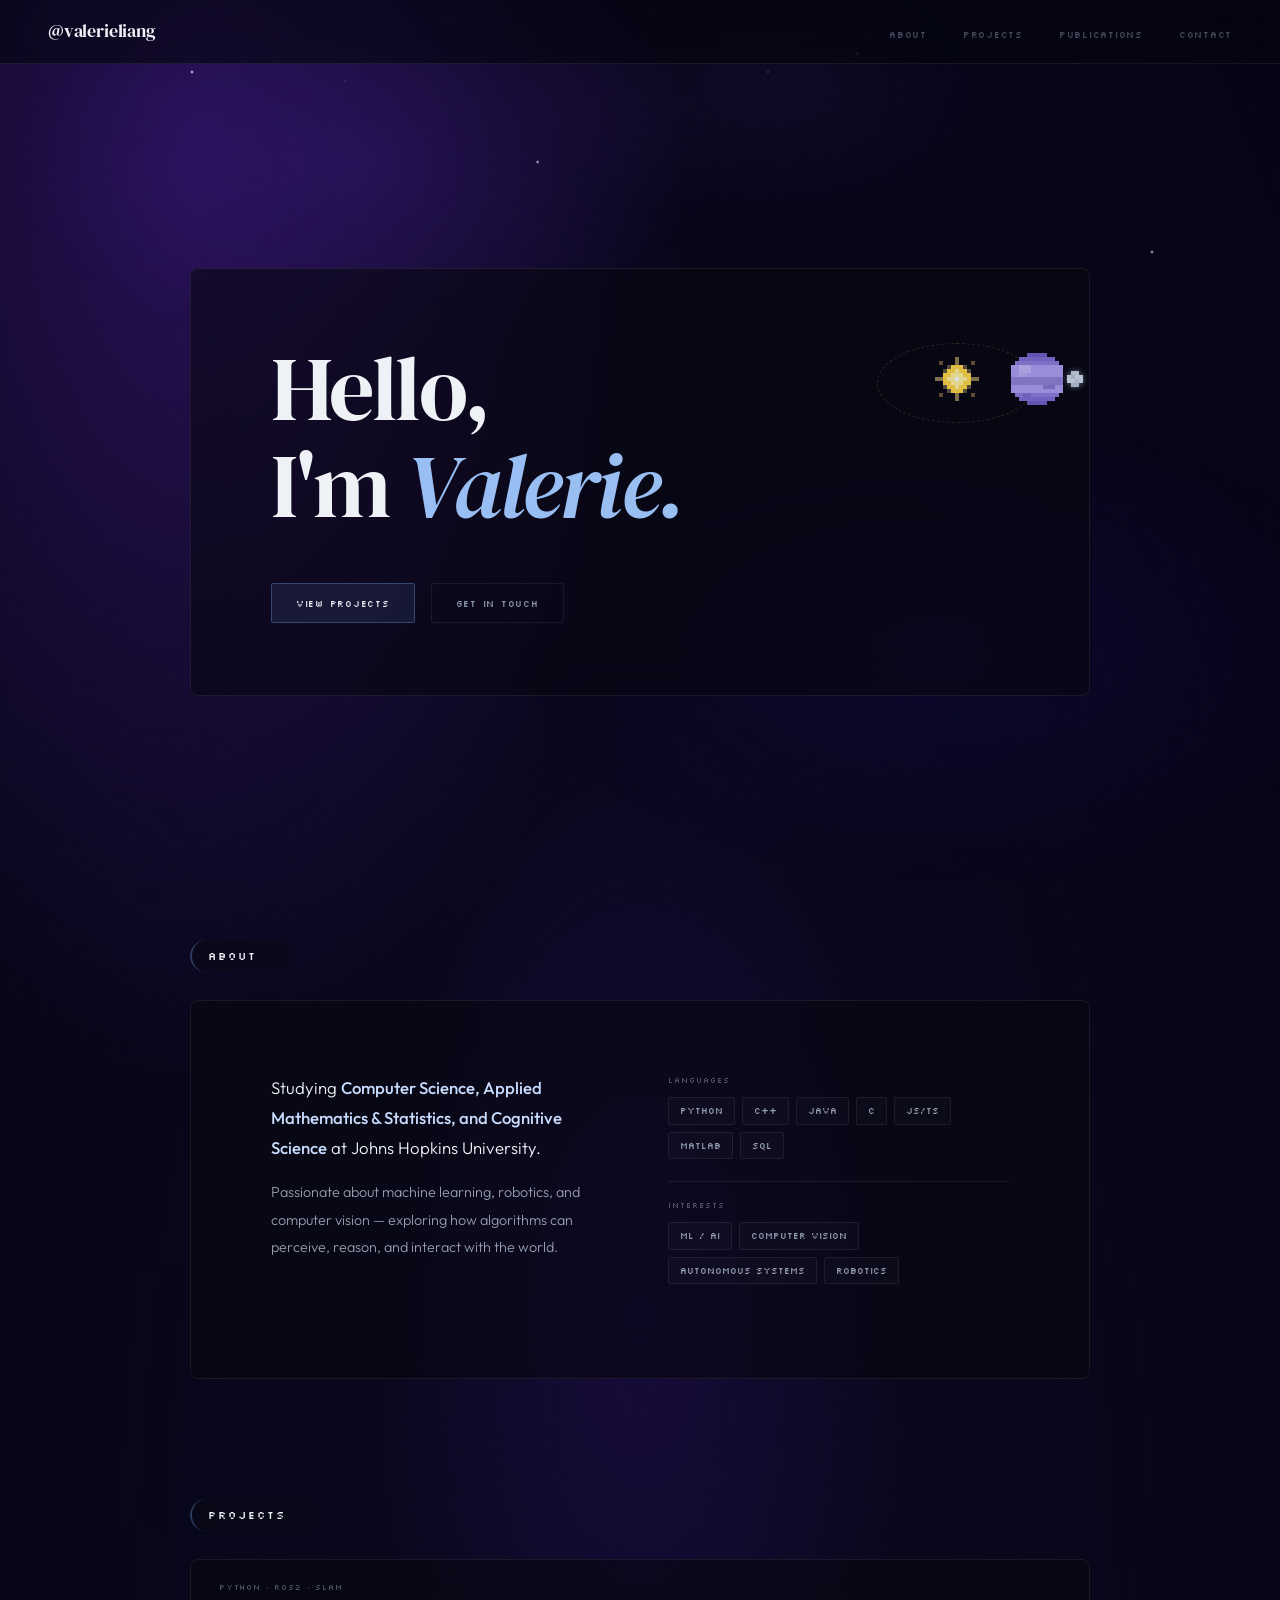
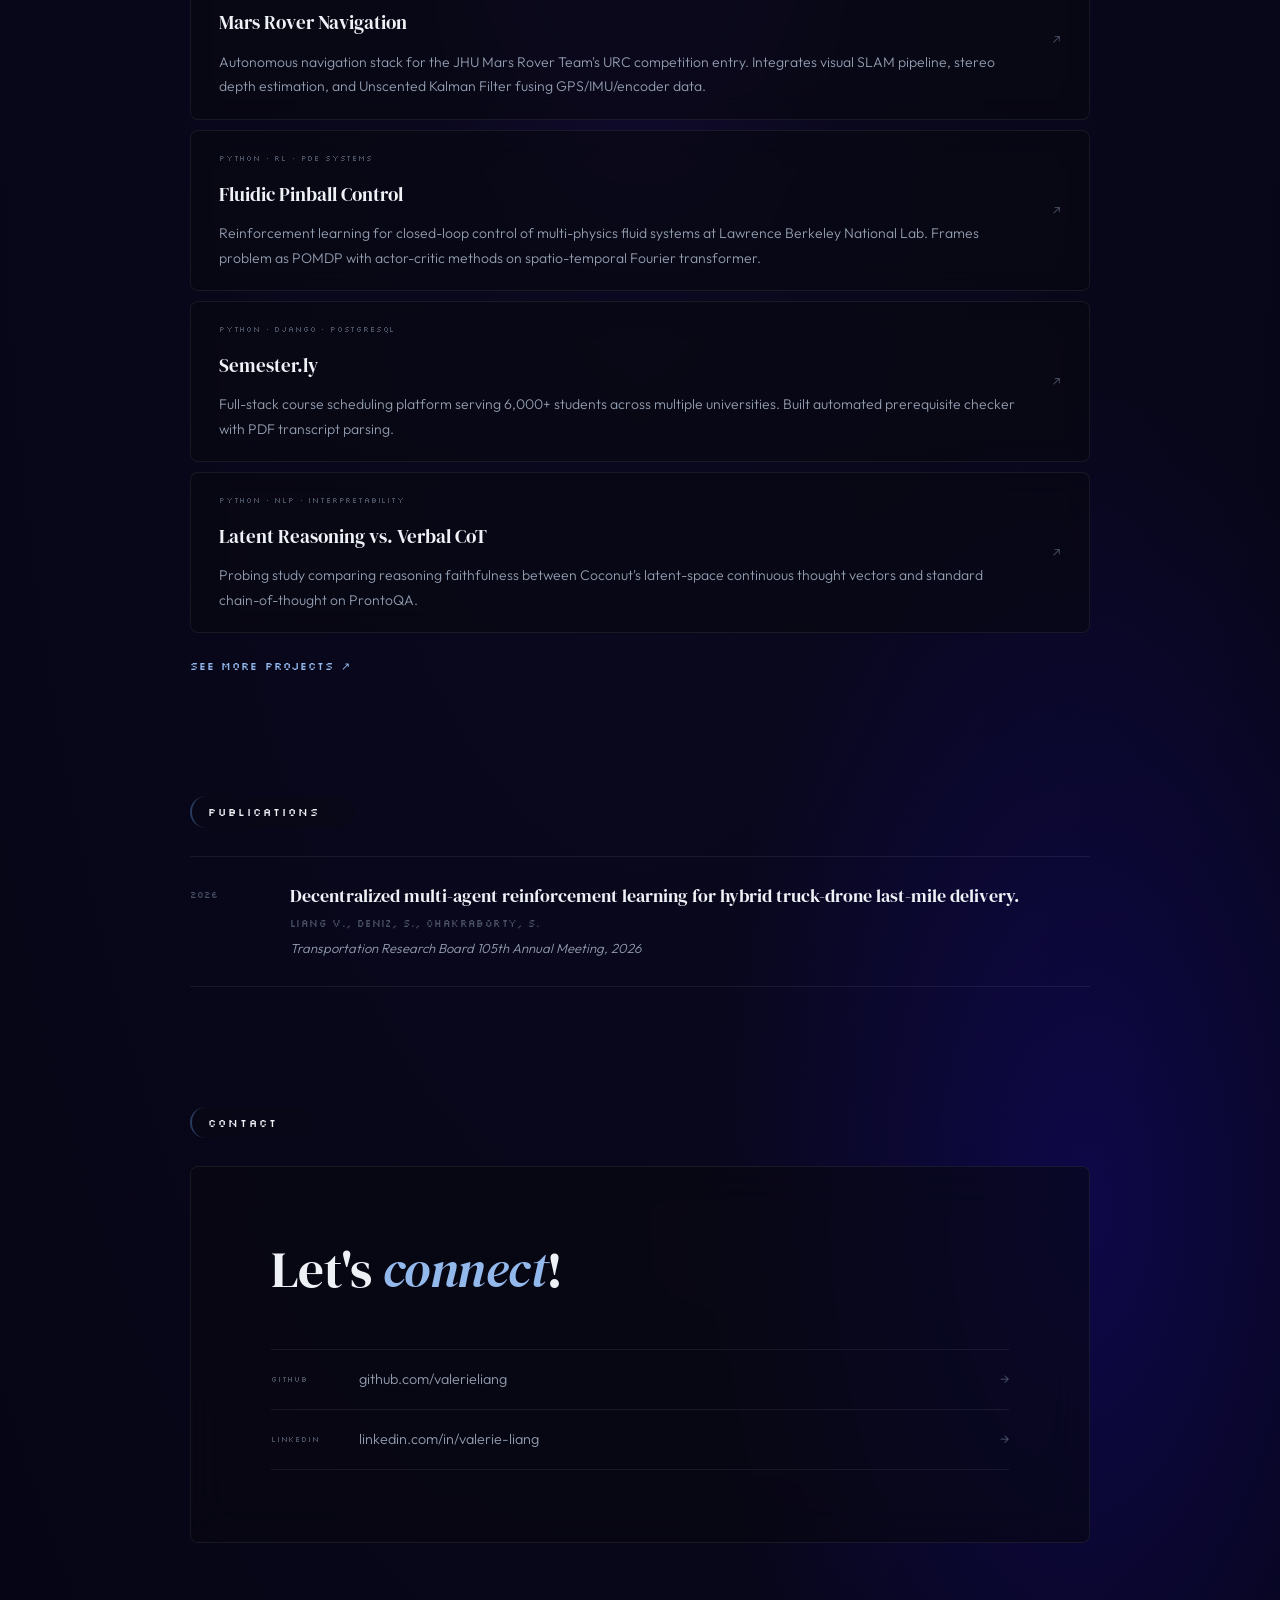
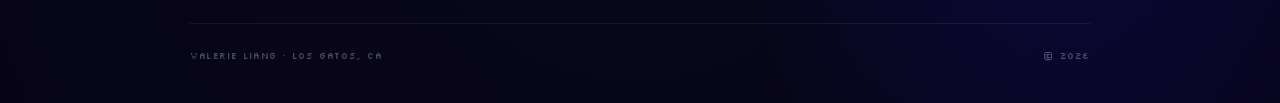
==== index.html @ 7c09e962 "edit rocket" ====
<!DOCTYPE html>
<html lang="en">
<head>
  <meta charset="UTF-8"/>
  <meta name="viewport" content="width=device-width, initial-scale=1.0"/>
  <title>Valerie Liang · Portfolio</title>
  <link rel="preconnect" href="https://fonts.googleapis.com"/>
  <link rel="preconnect" href="https://fonts.gstatic.com" crossorigin/>
  <link href="https://fonts.googleapis.com/css2?family=Outfit:wght@300;400;500;600&family=Silkscreen:wght@400&family=DM+Serif+Display:ital@0;1&display=swap" rel="stylesheet"/>
  <link rel="stylesheet" href="style.css"/>
</head>
<body>

<!-- PIXEL SPRITES -->
<div class="pixel-sprite" id="rocket" style="top:90px;left:-140px;opacity:0;">
  <svg width="112" height="40" viewBox="0 0 28 10" xmlns="http://www.w3.org/2000/svg" style="image-rendering:pixelated;">
    <rect x="25" y="3" width="2" height="4" fill="#c8dcff"/>
    <rect x="27" y="4" width="1" height="2" fill="#aaccff"/>
    <rect x="10" y="2" width="15" height="6" fill="#dde8ff"/>
    <rect x="18" y="3" width="3" height="3" fill="#7ab4ff" opacity="0.85"/>
    <rect x="11" y="0" width="5" height="2" fill="#a0b8e0"/>
    <rect x="11" y="8" width="5" height="2" fill="#a0b8e0"/>
    <rect x="9" y="3" width="2" height="4" fill="#c8d8f0"/>
    <rect x="8" y="2" width="1" height="6" fill="#b0c4de"/>
    <rect x="4" y="3" width="5" height="4" fill="#ffe680" opacity="0.85"/>
    <rect x="1" y="4" width="4" height="2" fill="#ffb030" opacity="0.65"/>
    <rect x="0" y="4" width="2" height="2" fill="#ff6020" opacity="0.35"/>
  </svg>
</div>

<!-- SHOOTING STAR (will be repositioned dynamically) -->
<div class="pixel-sprite shooting-star-instance" id="shooting-star" style="opacity:0; top:0; left:0;">
  <svg width="80" height="10" viewBox="0 0 20 2" xmlns="http://www.w3.org/2000/svg" style="image-rendering:pixelated;">
    <rect x="19" y="0" width="1" height="1" fill="white" opacity="1"/>
    <rect x="16" y="0" width="3" height="1" fill="white" opacity="0.7"/>
    <rect x="11" y="0" width="5" height="1" fill="white" opacity="0.4"/>
    <rect x="5" y="1" width="6" height="1" fill="white" opacity="0.2"/>
    <rect x="0" y="1" width="5" height="1" fill="white" opacity="0.08"/>
  </svg>
</div>

<!-- NAVIGATION -->
<nav>
  <a href="#hero" class="nav-logo">@valerieliang</a>
  <ul class="nav-links">
    <li><a href="#about">About</a></li>
    <li><a href="#projects">Projects</a></li>
    <li><a href="#publications">Publications</a></li>
    <li><a href="#contact">Contact</a></li>
  </ul>
  <button class="nav-hamburger" id="nav-hamburger">
    <span></span><span></span><span></span>
  </button>
</nav>

<div class="nav-drawer" id="nav-drawer">
  <a href="#about" onclick="closeDrawer()">About</a>
  <a href="#projects" onclick="closeDrawer()">Projects</a>
  <a href="#publications" onclick="closeDrawer()">Publications</a>
  <a href="#contact" onclick="closeDrawer()">Contact</a>
</div>

<div class="page-wrap">
  <!-- HERO SECTION -->
  <section id="hero">
    <div class="glass" style="position:relative;">
      <div class="solar-system" style="opacity:0.88;">
        <div class="orbit-ring"></div>
        <div class="solar-sun">
          <svg width="44" height="44" viewBox="0 0 11 11" xmlns="http://www.w3.org/2000/svg" style="image-rendering:pixelated;">
            <rect x="5" y="0" width="1" height="2" fill="#ffe080" opacity="0.55"/>
            <rect x="5" y="9" width="1" height="2" fill="#ffe080" opacity="0.55"/>
            <rect x="0" y="5" width="2" height="1" fill="#ffe080" opacity="0.55"/>
            <rect x="9" y="5" width="2" height="1" fill="#ffe080" opacity="0.55"/>
            <rect x="1" y="1" width="1" height="1" fill="#ffd060" opacity="0.40"/>
            <rect x="9" y="1" width="1" height="1" fill="#ffd060" opacity="0.40"/>
            <rect x="1" y="9" width="1" height="1" fill="#ffd060" opacity="0.40"/>
            <rect x="9" y="9" width="1" height="1" fill="#ffd060" opacity="0.40"/>
            <rect x="3" y="2" width="5" height="1" fill="#ffe898" opacity="0.35"/>
            <rect x="3" y="8" width="5" height="1" fill="#ffe898" opacity="0.35"/>
            <rect x="2" y="3" width="1" height="5" fill="#ffe898" opacity="0.35"/>
            <rect x="8" y="3" width="1" height="5" fill="#ffe898" opacity="0.35"/>
            <rect x="3" y="3" width="5" height="5" fill="#ffd84a"/>
            <rect x="4" y="2" width="3" height="7" fill="#ffd84a"/>
            <rect x="2" y="4" width="7" height="3" fill="#ffd84a"/>
            <rect x="4" y="4" width="3" height="3" fill="#fff4a0"/>
            <rect x="5" y="3" width="1" height="5" fill="#fff4a0"/>
            <rect x="3" y="5" width="5" height="1" fill="#fff4a0"/>
            <rect x="5" y="5" width="1" height="1" fill="#ffffff"/>
          </svg>
        </div>
        <div class="orbit-arm">
          <div class="orbit-planet">
            <div class="moon-system">
              <svg width="52" height="52" viewBox="0 0 13 13" xmlns="http://www.w3.org/2000/svg" style="image-rendering:pixelated;display:block;">
                <rect x="4" y="0" width="5" height="1" fill="#7060c8"/>
                <rect x="2" y="1" width="9" height="1" fill="#8070d8"/>
                <rect x="1" y="2" width="11" height="1" fill="#9080e0"/>
                <rect x="0" y="3" width="13" height="7" fill="#b0a0f4"/>
                <rect x="1" y="10" width="11" height="1" fill="#9080e0"/>
                <rect x="2" y="11" width="9" height="1" fill="#8070d8"/>
                <rect x="4" y="12" width="5" height="1" fill="#7060c8"/>
                <rect x="2" y="3" width="3" height="2" fill="#d8d0ff" opacity="0.50"/>
                <rect x="2" y="5" width="2" height="1" fill="#d8d0ff" opacity="0.25"/>
                <rect x="0" y="6" width="13" height="2" fill="#5040a0" opacity="0.30"/>
                <rect x="8" y="8" width="3" height="1" fill="#6858b8" opacity="0.55"/>
                <rect x="3" y="10" width="2" height="1" fill="#6858b8" opacity="0.45"/>
              </svg>
              <div class="moon-arm">
                <div class="moon-body">
                  <svg width="16" height="16" viewBox="0 0 4 4" xmlns="http://www.w3.org/2000/svg" style="image-rendering:pixelated;display:block;">
                    <rect x="1" y="0" width="2" height="1" fill="#c8d4e4"/>
                    <rect x="0" y="1" width="4" height="2" fill="#d4dfee"/>
                    <rect x="1" y="3" width="2" height="1" fill="#b8c8d8"/>
                    <rect x="1" y="1" width="1" height="1" fill="#a8b8cc" opacity="0.60"/>
                    <rect x="2" y="2" width="1" height="1" fill="#a8b8cc" opacity="0.45"/>
                  </svg>
                </div>
              </div>
            </div>
          </div>
        </div>
      </div>

      <div class="hero-deco" id="hd-comet" style="bottom:0;left:0;opacity:0;pointer-events:none;">
        <svg width="140" height="56" viewBox="0 0 35 14" xmlns="http://www.w3.org/2000/svg" style="image-rendering:pixelated;transform:rotate(-38deg);transform-origin:bottom left;">
          <rect x="0" y="7" width="6" height="1" fill="#3050a0" opacity="0.10"/>
          <rect x="4" y="6" width="6" height="2" fill="#5070c0" opacity="0.14"/>
          <rect x="8" y="6" width="6" height="2" fill="#6080d0" opacity="0.20"/>
          <rect x="12" y="5" width="6" height="3" fill="#70a0e0" opacity="0.30"/>
          <rect x="16" y="5" width="6" height="3" fill="#80b0e8" opacity="0.42"/>
          <rect x="20" y="4" width="6" height="5" fill="#90c0f0" opacity="0.55"/>
          <rect x="24" y="4" width="4" height="5" fill="#a8d0f8" opacity="0.65"/>
          <rect x="22" y="3" width="6" height="1" fill="#a8caf4" opacity="0.38"/>
          <rect x="27" y="3" width="4" height="7" fill="#d0e8ff" opacity="0.45"/>
          <rect x="28" y="2" width="4" height="9" fill="#e0f0ff" opacity="0.30"/>
          <rect x="31" y="5" width="3" height="4" fill="#ffffff" opacity="0.95"/>
          <rect x="30" y="5" width="1" height="4" fill="#e8f4ff" opacity="0.80"/>
          <rect x="31" y="4" width="3" height="1" fill="#e8f4ff" opacity="0.70"/>
          <rect x="25" y="5" width="1" height="1" fill="#ffffff" opacity="0.55"/>
        </svg>
      </div>

      <h1 class="hero-name">Hello,<br/>I'm <em>Valerie.</em></h1>
      <div class="hero-cta">
        <a href="#projects" class="btn btn-primary">View Projects</a>
        <a href="#contact" class="btn btn-ghost">Get in Touch</a>
      </div>
    </div>
  </section>

  <!-- ABOUT SECTION -->
  <div class="section-wrap" id="about">
    <p class="section-label reveal">About</p>
    <div class="glass reveal">
      <div class="about-grid">
        <div class="about-bio">
          <p style="font-size:1.05rem;color:var(--text-hi);line-height:1.8;">
            Studying <strong style="font-weight:500;color:#c8dcff;">Computer Science, Applied Mathematics &amp; Statistics, and Cognitive Science</strong> at Johns Hopkins University.
          </p>
          <p style="font-size:0.9rem;margin-top:1rem;">
            Passionate about machine learning, robotics, and computer vision — exploring how algorithms can perceive, reason, and interact with the world.
          </p>
        </div>
        <div class="skills-col">
          <div class="skill-group">
            <p class="skill-group-label">Languages</p>
            <div class="pills">
              <span class="pill">Python</span><span class="pill">C++</span><span class="pill">Java</span>
              <span class="pill">C</span><span class="pill">JS/TS</span><span class="pill">MATLAB</span><span class="pill">SQL</span>
            </div>
          </div>
          <div style="height:1px;background:var(--glass-border);margin:16px 0;"></div>
          <div class="skill-group">
            <p class="skill-group-label">Interests</p>
            <div class="pills">
              <span class="pill">ML / AI</span><span class="pill">Computer Vision</span>
              <span class="pill">Autonomous Systems</span><span class="pill">Robotics</span>
            </div>
          </div>
        </div>
      </div>
    </div>
  </div>

  <!-- PROJECTS SECTION -->
  <div class="section-wrap" id="projects">
    <p class="section-label reveal">Projects</p>
    <div class="projects-grid stagger">
      <a href="#" class="project-card">
        <div class="project-main">
          <p class="project-lang">Python · ROS2 · SLAM</p>
          <div class="project-name">Mars Rover Navigation</div>
          <p class="project-desc">Autonomous navigation stack for the JHU Mars Rover Team's URC competition entry. Integrates visual SLAM pipeline, stereo depth estimation, and Unscented Kalman Filter fusing GPS/IMU/encoder data.</p>
        </div>
        <span class="project-arrow">↗</span>
      </a>
      <a href="#" class="project-card">
        <div class="project-main">
          <p class="project-lang">Python · RL · PDE Systems</p>
          <div class="project-name">Fluidic Pinball Control</div>
          <p class="project-desc">Reinforcement learning for closed-loop control of multi-physics fluid systems at Lawrence Berkeley National Lab. Frames problem as POMDP with actor-critic methods on spatio-temporal Fourier transformer.</p>
        </div>
        <span class="project-arrow">↗</span>
      </a>
      <a href="#" class="project-card">
        <div class="project-main">
          <p class="project-lang">Python · Django · PostgreSQL</p>
          <div class="project-name">Semester.ly</div>
          <p class="project-desc">Full-stack course scheduling platform serving 6,000+ students across multiple universities. Built automated prerequisite checker with PDF transcript parsing.</p>
        </div>
        <span class="project-arrow">↗</span>
      </a>
      <a href="#" class="project-card">
        <div class="project-main">
          <p class="project-lang">Python · NLP · Interpretability</p>
          <div class="project-name">Latent Reasoning vs. Verbal CoT</div>
          <p class="project-desc">Probing study comparing reasoning faithfulness between Coconut's latent-space continuous thought vectors and standard chain-of-thought on ProntoQA.</p>
        </div>
        <span class="project-arrow">↗</span>
      </a>
    </div>
    <p style="margin-top:24px;font-family:var(--mono);font-size:0.68rem;letter-spacing:0.08em;">
      <a href="#" style="color:rgba(160,200,255,0.92);text-decoration:none;">See more projects ↗</a>
    </p>
  </div>

  <!-- PUBLICATIONS SECTION -->
  <div class="section-wrap" id="publications">
    <p class="section-label reveal">Publications</p>
    <div class="stagger">
      <a href="#" class="pub-item">
        <span class="pub-year">2026</span>
        <div>
          <p class="pub-title">Decentralized multi-agent reinforcement learning for hybrid truck-drone last-mile delivery.</p>
          <p class="pub-authors">Liang V., Deniz, S., Chakraborty, S.</p>
          <p class="pub-venue">Transportation Research Board 105th Annual Meeting, 2026</p>
        </div>
      </a>
    </div>
  </div>

  <!-- CONTACT SECTION -->
  <div class="section-wrap" id="contact">
    <p class="section-label reveal">Contact</p>
    <div class="glass reveal" id="contact-glass">
      <h2 class="contact-heading">Let's <em>connect</em>!</h2>
      <div>
        <a href="#" class="contact-link">
          <span class="link-label">GitHub</span>
          github.com/valerieliang
          <span class="link-arrow">→</span>
        </a>
        <a href="#" class="contact-link">
          <span class="link-label">LinkedIn</span>
          linkedin.com/in/valerie-liang
          <span class="link-arrow">→</span>
        </a>
      </div>
      <div class="alien-wrap" id="alien" style="opacity:0;">
        <svg width="64" height="80" viewBox="0 0 16 20" xmlns="http://www.w3.org/2000/svg" style="image-rendering:pixelated;">
          <rect x="5" y="0" width="1" height="2" fill="#80d890"/>
          <rect x="9" y="0" width="1" height="2" fill="#80d890"/>
          <rect x="4" y="0" width="1" height="1" fill="#a0ffb0"/>
          <rect x="10" y="0" width="1" height="1" fill="#a0ffb0"/>
          <rect x="3" y="2" width="9" height="1" fill="#70c880"/>
          <rect x="2" y="3" width="11" height="5" fill="#80d890"/>
          <rect x="3" y="8" width="9" height="1" fill="#70c880"/>
          <rect x="3" y="4" width="3" height="3" fill="#101820"/>
          <rect x="9" y="4" width="3" height="3" fill="#101820"/>
          <rect x="3" y="4" width="1" height="1" fill="white" opacity="0.7"/>
          <rect x="9" y="4" width="1" height="1" fill="white" opacity="0.7"/>
          <rect x="5" y="7" width="5" height="1" fill="#50a860"/>
          <rect x="4" y="6" width="1" height="1" fill="#50a860"/>
          <rect x="10" y="6" width="1" height="1" fill="#50a860"/>
          <rect x="4" y="9" width="7" height="5" fill="#70c880"/>
          <rect x="3" y="10" width="9" height="3" fill="#80d890"/>
          <rect x="6" y="10" width="3" height="2" fill="#50a060" opacity="0.5"/>
          <rect x="1" y="9" width="2" height="4" fill="#70c880"/>
          <rect x="0" y="12" width="2" height="2" fill="#60b870"/>
          <g class="alien-arm">
            <rect x="12" y="9" width="2" height="2" fill="#70c880"/>
            <rect x="13" y="7" width="2" height="3" fill="#70c880"/>
            <rect x="13" y="6" width="2" height="3" fill="#60b870"/>
            <rect x="14" y="5" width="2" height="2" fill="#80d890"/>
            <rect x="14" y="4" width="1" height="1" fill="#a0ffb0"/>
          </g>
          <rect x="5" y="14" width="2" height="4" fill="#60b870"/>
          <rect x="8" y="14" width="2" height="4" fill="#60b870"/>
          <rect x="4" y="17" width="3" height="2" fill="#409050"/>
          <rect x="8" y="17" width="3" height="2" fill="#409050"/>
          <rect x="0" y="9" width="1" height="5" fill="#888898"/>
          <rect x="1" y="9" width="3" height="2" fill="#ff6060" style="animation:flagSway 2s ease-in-out infinite;transform-origin:1px 9px"/>
        </svg>
      </div>
    </div>
  </div>

  <footer>
    <span>Valerie Liang · Los Gatos, CA</span>
    <span>© 2026</span>
  </footer>
</div>

<script>
  // --- ENHANCED RANDOM SHOOTING STAR SYSTEM ---
  const shootingStar = document.getElementById('shooting-star');
  let isAnimating = false;
  
  function randomRange(min, max) {
    return min + Math.random() * (max - min);
  }
  
  function getRandomAngle() {
    return randomRange(-25, 25);
  }
  
  function getTravelDistance() {
    return window.innerWidth * randomRange(0.45, 0.9);
  }
  
  function getRandomStartPosition() {
    const startX = randomRange(0, window.innerWidth * 0.7);
    const startY = randomRange(window.innerHeight * 0.05, window.innerHeight * 0.85);
    return { startX, startY };
  }
  
  function launchRandomShootingStar() {
    if (isAnimating) return;
    isAnimating = true;
    const { startX, startY } = getRandomStartPosition();
    const angleDeg = getRandomAngle();
    const travelDist = getTravelDistance();
    const rad = angleDeg * Math.PI / 180;
    const endX = startX + travelDist;
    const endY = startY + travelDist * Math.tan(rad);
    
    shootingStar.style.transition = 'none';
    shootingStar.style.opacity = '0';
    shootingStar.style.left = startX + 'px';
    shootingStar.style.top = startY + 'px';
    shootingStar.style.transform = `rotate(${angleDeg}deg)`;
    void shootingStar.offsetHeight;
    
    const duration = randomRange(0.45, 1.1);
    shootingStar.style.transition = `left ${duration}s linear, top ${duration}s linear, opacity 0.12s linear`;
    
    requestAnimationFrame(() => {
      shootingStar.style.opacity = '0.85';
      shootingStar.style.left = endX + 'px';
      shootingStar.style.top = endY + 'px';
      setTimeout(() => {
        shootingStar.style.opacity = '0';
        setTimeout(() => { isAnimating = false; }, 200);
      }, duration * 1000);
    });
  }
  
  function scheduleRandomStar() {
    const nextDelay = randomRange(2500, 8000);
    setTimeout(() => {
      if (!isAnimating) launchRandomShootingStar();
      scheduleRandomStar();
    }, nextDelay);
  }
  
  let lastScrollFire = 0;
  window.addEventListener('scroll', () => {
    const now = Date.now();
    if (now - lastScrollFire > 1200 && !isAnimating && Math.random() < 0.28) {
      lastScrollFire = now;
      launchRandomShootingStar();
    }
  });
  
  setTimeout(() => { if (!isAnimating) launchRandomShootingStar(); }, 1800);
  scheduleRandomStar();
  
  // --- ROCKET ANIMATION (FIXED: triggers reliably when entering projects section) ---
  const rocket = document.getElementById('rocket');
  let rocketActive = false;
  let rocketDone = false;
  let currentRocketAnimation = null;
  const ROCKET_TRAVEL = 600;
  
  function launchRocket(laneY) {
    if (rocketActive) return;
    rocketActive = true;
    rocketDone = false;
    
    // Cancel any ongoing transition to prevent conflicts
    rocket.style.transition = '';
    
    // Set initial position
    rocket.style.left = '-140px';
    rocket.style.top = laneY + 'px';
    rocket.style.opacity = '0.65';
    
    // Force reflow
    void rocket.offsetHeight;
    
    // Calculate end position and animate
    const endLeft = window.innerWidth + 140;
    const startScrollY = window.scrollY;
    
    function animateRocket() {
      const currentScrollY = window.scrollY;
      const scrolled = currentScrollY - startScrollY;
      const progress = Math.min(scrolled / ROCKET_TRAVEL, 1);
      const currentLeft = -140 + progress * (window.innerWidth + 280);
      rocket.style.left = currentLeft + 'px';
      
      if (progress < 1 && rocketActive) {
        currentRocketAnimation = requestAnimationFrame(animateRocket);
      } else {
        if (rocketActive) {
          rocket.style.opacity = '0';
          rocketActive = false;
          rocketDone = true;
        }
        if (currentRocketAnimation) {
          cancelAnimationFrame(currentRocketAnimation);
          currentRocketAnimation = null;
        }
      }
    }
    
    if (currentRocketAnimation) cancelAnimationFrame(currentRocketAnimation);
    currentRocketAnimation = requestAnimationFrame(animateRocket);
  }
  
  // Trigger rocket on scroll with multiple conditions
  let rocketTriggered = false;
  let rocketPhase = 0;
  let hasTriggeredNearProjects = false;
  
  function checkAndLaunchRocket() {
    const scrollY = window.scrollY;
    const projectsSection = document.getElementById('projects');
    const aboutSection = document.getElementById('about');
    
    if (!projectsSection) return;
    
    const projectsTop = projectsSection.offsetTop;
    const aboutBottom = aboutSection ? aboutSection.offsetTop + aboutSection.offsetHeight : 0;
    const viewportMid = window.innerHeight * 0.4;
    
    // Phase 0: initial rocket when scrolling past hero (first ~80px)
    if (rocketPhase === 0 && scrollY > 80 && !rocketActive && !rocketDone) {
      launchRocket(72 + Math.random() * 40);
      rocketPhase = 1;
    }
    
    // Phase 1: rocket when entering projects section (when projects comes into view)
    if (rocketPhase === 1 && !rocketActive && !hasTriggeredNearProjects) {
      // Trigger when projects section is near viewport (within 150px of entering)
      const projectsRelativeTop = projectsTop - scrollY;
      if (projectsRelativeTop < viewportMid + 100 && projectsRelativeTop > -200) {
        launchRocket(64 + Math.random() * 50);
        hasTriggeredNearProjects = true;
        rocketPhase = 2;
      }
    }
    
    // Phase 2: reset when scrolled back to top
    if (scrollY < 60) {
      rocketPhase = 0;
      rocketDone = false;
      hasTriggeredNearProjects = false;
      if (rocketActive) {
        rocketActive = false;
        rocket.style.opacity = '0';
        if (currentRocketAnimation) {
          cancelAnimationFrame(currentRocketAnimation);
          currentRocketAnimation = null;
        }
      }
    }
  }
  
  // Also trigger rocket when clicking the "View Projects" button
  const viewProjectsBtn = document.querySelector('.btn-primary');
  if (viewProjectsBtn) {
    viewProjectsBtn.addEventListener('click', (e) => {
      e.preventDefault();
      const projectsSection = document.getElementById('projects');
      if (projectsSection) {
        projectsSection.scrollIntoView({ behavior: 'smooth' });
        // Slight delay to allow scroll to start
        setTimeout(() => {
          if (!rocketActive && rocketPhase !== 2) {
            launchRocket(70 + Math.random() * 45);
            rocketPhase = 2;
            hasTriggeredNearProjects = true;
          }
        }, 200);
      }
    });
  }
  
  window.addEventListener('scroll', () => {
    checkAndLaunchRocket();
  });
  
  // Initial check
  setTimeout(checkAndLaunchRocket, 100);
  
  // Alien visibility
  const alien = document.getElementById('alien');
  const alienObs = new IntersectionObserver(e => {
    e.forEach(e => { alien.style.opacity = e.isIntersecting ? '1' : '0'; });
  }, { threshold: 0.3 });
  if (document.getElementById('contact-glass')) alienObs.observe(document.getElementById('contact-glass'));
  
  // Scroll reveal
  const revealEls = document.querySelectorAll('.reveal, .stagger');
  const observer = new IntersectionObserver(e => {
    e.forEach(e => {
      if (e.isIntersecting) {
        e.target.classList.add('visible');
        observer.unobserve(e.target);
      }
    });
  }, { threshold: 0.1 });
  revealEls.forEach(el => observer.observe(el));
  
  // Mobile menu
  const hamburger = document.getElementById('nav-hamburger');
  const drawer = document.getElementById('nav-drawer');
  hamburger.addEventListener('click', () => {
    const isOpen = hamburger.classList.toggle('open');
    drawer.classList.toggle('open', isOpen);
  });
  function closeDrawer() {
    hamburger.classList.remove('open');
    drawer.classList.remove('open');
  }
  window.closeDrawer = closeDrawer;
  window.addEventListener('scroll', closeDrawer, { passive: true });
</script>
</body>
</html>
---- style.css ----
*, *::before, *::after {
  box-sizing: border-box;
  margin: 0;
  padding: 0;
}

:root {
  --nav-h: 64px;
  --serif: 'DM Serif Display', Georgia, serif;
  --mono: 'Silkscreen', monospace;
  --sans: 'Outfit', sans-serif;
  --glass-bg: rgba(8,8,16,0.55);
  --glass-border: rgba(255,255,255,0.07);
  --text-hi: #eef2f7;
  --text-mid: rgba(200,215,235,0.72);
  --text-lo: rgba(180,200,225,0.38);
  --accent: rgba(120,180,255,0.22);
  --accent-line: rgba(120,180,255,0.30);
}

html {
  scroll-behavior: smooth;
}

body {
  font-family: var(--sans);
  font-weight: 300;
  color: var(--text-hi);
  line-height: 1.75;
  -webkit-font-smoothing: antialiased;
  background-color: #07061a;
  background-image:
    radial-gradient(ellipse 70% 50% at 15% 5%, rgba(80,30,160,0.45) 0%, transparent 55%),
    radial-gradient(ellipse 55% 45% at 85% 85%, rgba(20,10,120,0.50) 0%, transparent 55%),
    radial-gradient(ellipse 45% 38% at 50% 40%, rgba(60,20,140,0.25) 0%, transparent 48%),
    radial-gradient(ellipse 100% 100% at 50% 50%, #0b0920 0%, #040310 100%);
  min-height: 100vh;
  overflow-x: hidden;
}

body::before {
  content: '';
  position: fixed;
  inset: 0;
  z-index: 0;
  background-image:
    radial-gradient(1px 1px at 3% 2%, rgba(255,255,255,0.55) 0%, transparent 100%),
    radial-gradient(1px 1px at 11% 7%, rgba(255,255,255,0.45) 0%, transparent 100%),
    radial-gradient(1px 1px at 19% 3%, rgba(255,255,255,0.50) 0%, transparent 100%),
    radial-gradient(1px 1px at 27% 9%, rgba(255,255,255,0.40) 0%, transparent 100%),
    radial-gradient(1px 1px at 35% 2%, rgba(255,255,255,0.55) 0%, transparent 100%),
    radial-gradient(1px 1px at 43% 6%, rgba(255,255,255,0.35) 0%, transparent 100%),
    radial-gradient(1px 1px at 51% 1%, rgba(255,255,255,0.60) 0%, transparent 100%),
    radial-gradient(1px 1px at 60% 8%, rgba(255,255,255,0.45) 0%, transparent 100%),
    radial-gradient(1px 1px at 68% 4%, rgba(255,255,255,0.50) 0%, transparent 100%),
    radial-gradient(1px 1px at 76% 2%, rgba(255,255,255,0.40) 0%, transparent 100%),
    radial-gradient(1px 1px at 84% 7%, rgba(255,255,255,0.55) 0%, transparent 100%),
    radial-gradient(1px 1px at 92% 3%, rgba(255,255,255,0.45) 0%, transparent 100%),
    radial-gradient(2px 2px at 15% 8%, rgba(255,255,255,1.00) 0%, transparent 100%),
    radial-gradient(2px 2px at 42% 18%, rgba(200,220,255,0.95) 0%, transparent 100%),
    radial-gradient(2px 2px at 67% 6%, rgba(255,255,255,1.00) 0%, transparent 100%),
    radial-gradient(2px 2px at 90% 28%, rgba(200,220,255,0.95) 0%, transparent 100%);
  pointer-events: none;
}

body::after {
  content: '';
  position: fixed;
  inset: 0;
  z-index: 0;
  background:
    radial-gradient(ellipse 40% 30% at 28% 18%, rgba(100,50,220,0.14) 0%, transparent 70%),
    radial-gradient(ellipse 48% 38% at 74% 72%, rgba(40,20,180,0.12) 0%, transparent 70%),
    radial-gradient(ellipse 30% 22% at 60% 10%, rgba(130,60,200,0.08) 0%, transparent 65%);
  animation: nebulaDrift 22s ease-in-out infinite alternate;
  pointer-events: none;
}

@keyframes nebulaDrift {
  from { transform: translate(0,0) scale(1); }
  to { transform: translate(16px,-12px) scale(1.03); }
}

.pixel-sprite {
  position: fixed;
  z-index: 10;
  pointer-events: none;
  image-rendering: pixelated;
  will-change: transform;
}

.alien-wrap {
  position: absolute;
  bottom: -10px;
  right: 28px;
  pointer-events: none;
  image-rendering: pixelated;
  z-index: 5;
}

.hero-deco {
  position: absolute;
  pointer-events: none;
  image-rendering: pixelated;
  z-index: 4;
}

.page-wrap {
  position: relative;
  z-index: 3;
  display: flex;
  flex-direction: column;
  align-items: center;
  padding: 0 24px;
}

/* Navigation */
nav {
  position: fixed;
  top: 0;
  left: 0;
  right: 0;
  height: var(--nav-h);
  z-index: 200;
  display: flex;
  align-items: center;
  justify-content: space-between;
  padding: 0 48px;
  background: rgba(4,5,14,0.60);
  backdrop-filter: blur(20px);
  border-bottom: 1px solid var(--glass-border);
}

.nav-logo {
  font-family: var(--serif);
  font-size: 1.1rem;
  font-weight: 500;
  letter-spacing: -0.01em;
  color: var(--text-hi);
  text-decoration: none;
}

.nav-links {
  display: flex;
  gap: 36px;
  list-style: none;
}

.nav-links a {
  font-family: var(--mono);
  font-size: 0.58rem;
  letter-spacing: 0.08em;
  text-transform: uppercase;
  color: var(--text-lo);
  text-decoration: none;
  transition: color 0.2s;
  position: relative;
}

.nav-links a::after {
  content: '';
  position: absolute;
  bottom: -3px;
  left: 0;
  width: 0;
  height: 1px;
  background: var(--accent-line);
  transition: width 0.25s ease;
}

.nav-links a:hover {
  color: var(--text-hi);
}

.nav-links a:hover::after {
  width: 100%;
}

.nav-hamburger {
  display: none;
  flex-direction: column;
  justify-content: center;
  gap: 5px;
  width: 36px;
  height: 36px;
  background: none;
  border: none;
  cursor: pointer;
  padding: 4px;
  z-index: 210;
}

.nav-hamburger span {
  display: block;
  width: 22px;
  height: 1px;
  background: var(--text-lo);
  transition: transform 0.25s ease, opacity 0.2s;
}

.nav-hamburger.open span:nth-child(1) {
  transform: translateY(6px) rotate(45deg);
  background: var(--text-hi);
}

.nav-hamburger.open span:nth-child(2) {
  opacity: 0;
}

.nav-hamburger.open span:nth-child(3) {
  transform: translateY(-6px) rotate(-45deg);
  background: var(--text-hi);
}

.nav-drawer {
  display: none;
  position: fixed;
  top: var(--nav-h);
  left: 0;
  right: 0;
  background: rgba(4,5,14,0.97);
  backdrop-filter: blur(20px);
  border-bottom: 1px solid var(--glass-border);
  padding: 8px 0 24px;
  z-index: 199;
  transform: translateY(-8px);
  opacity: 0;
  transition: transform 0.25s ease, opacity 0.25s ease;
  pointer-events: none;
}

.nav-drawer.open {
  transform: translateY(0);
  opacity: 1;
  pointer-events: all;
}

.nav-drawer a {
  display: block;
  padding: 14px 28px;
  font-family: var(--mono);
  font-size: 0.65rem;
  letter-spacing: 0.12em;
  text-transform: uppercase;
  color: var(--text-lo);
  text-decoration: none;
}

.nav-drawer a:hover {
  color: var(--text-hi);
}

/* Glass card */
.glass {
  width: 100%;
  max-width: 900px;
  background: var(--glass-bg);
  border: 1px solid var(--glass-border);
  border-radius: 8px;
  backdrop-filter: blur(22px);
  padding: 72px 80px;
  position: relative;
  overflow: visible;
}

/* Hero */
#hero {
  min-height: 100vh;
  display: flex;
  align-items: center;
  justify-content: center;
  padding-top: var(--nav-h);
  width: 100%;
}

.hero-name {
  font-family: var(--serif);
  font-size: clamp(3.2rem, 7vw, 5.6rem);
  line-height: 1.08;
  letter-spacing: -0.025em;
  color: var(--text-hi);
  margin-bottom: 32px;
  font-weight: 500;
  opacity: 0;
  animation: riseIn 1s cubic-bezier(0.22,1,0.36,1) forwards 0.5s;
}

.hero-name em {
  font-style: italic;
  color: rgba(160,200,255,0.95);
}

.hero-cta {
  margin-top: 48px;
  display: flex;
  gap: 16px;
  opacity: 0;
  animation: riseIn 1s cubic-bezier(0.22,1,0.36,1) forwards 0.9s;
}

/* Buttons */
.btn {
  font-family: var(--mono);
  font-size: 0.58rem;
  letter-spacing: 0.08em;
  text-transform: uppercase;
  text-decoration: none;
  padding: 11px 24px;
  border-radius: 2px;
  transition: all 0.2s;
  cursor: pointer;
}

.btn-primary {
  background: rgba(120,180,255,0.10);
  border: 1px solid rgba(120,180,255,0.30);
  color: var(--text-hi);
}

.btn-primary:hover {
  background: rgba(120,180,255,0.18);
  border-color: rgba(120,180,255,0.50);
}

.btn-ghost {
  background: transparent;
  border: 1px solid var(--glass-border);
  color: var(--text-mid);
}

.btn-ghost:hover {
  border-color: rgba(255,255,255,0.16);
  color: var(--text-hi);
}

/* Section label */
.section-label {
  font-family: var(--mono);
  font-size: 0.7rem;
  letter-spacing: 0.18em;
  text-transform: uppercase;
  color: var(--text-hi);
  margin-bottom: 28px;
  display: flex;
  align-items: center;
  gap: 20px;
  font-weight: 400;
  background: rgba(10,12,22,0.4);
  backdrop-filter: blur(4px);
  width: fit-content;
  padding: 6px 14px 6px 16px;
  border-radius: 40px;
  border-left: 2px solid var(--accent-line);
}

.section-label::after {
  content: '';
  flex: 1;
  height: 1px;
  background: repeating-linear-gradient(90deg, var(--accent-line) 0px, var(--accent-line) 3px, transparent 3px, transparent 8px);
  max-width: 140px;
}

.section-wrap {
  width: 100%;
  max-width: 900px;
  padding: 40px 0 80px;
}

/* About */
.about-grid {
  display: grid;
  grid-template-columns: 1fr 1fr;
  gap: 56px;
}

.about-bio {
  font-size: 0.95rem;
  color: var(--text-mid);
  line-height: 1.9;
}

.skill-group {
  margin-bottom: 22px;
}

.skill-group-label {
  font-family: var(--mono);
  font-size: 0.52rem;
  letter-spacing: 0.12em;
  text-transform: uppercase;
  color: var(--text-lo);
  margin-bottom: 10px;
}

.pills {
  display: flex;
  flex-wrap: wrap;
  gap: 7px;
}

.pill {
  font-family: var(--mono);
  font-size: 0.55rem;
  color: var(--text-mid);
  border: 1px solid var(--glass-border);
  background: rgba(255,255,255,0.02);
  padding: 5px 11px;
  border-radius: 2px;
  transition: border-color 0.2s, color 0.2s;
}

.pill:hover {
  border-color: var(--accent-line);
  color: var(--text-hi);
  background: var(--accent);
}

/* Projects */
.projects-grid {
  display: flex;
  flex-direction: column;
  gap: 10px;
}

.project-card {
  background: var(--glass-bg);
  border: 1px solid var(--glass-border);
  border-radius: 8px;
  backdrop-filter: blur(14px);
  padding: 20px 28px;
  text-decoration: none;
  color: inherit;
  display: flex;
  align-items: center;
  gap: 32px;
  transition: border-color 0.25s, transform 0.25s;
}

.project-card .project-main {
  flex: 1;
}

.project-lang {
  font-family: var(--mono);
  font-size: 0.52rem;
  letter-spacing: 0.1em;
  text-transform: uppercase;
  color: var(--text-lo);
  margin-bottom: 12px;
}

.project-name {
  font-family: var(--serif);
  font-size: 1.2rem;
  font-weight: 500;
  margin-bottom: 10px;
  display: flex;
  justify-content: space-between;
}

.project-desc {
  font-size: 0.875rem;
  color: var(--text-mid);
  line-height: 1.75;
}

.project-arrow {
  font-size: 0.85rem;
  color: var(--text-lo);
  transition: transform 0.2s, color 0.2s;
  flex-shrink: 0;
}

.project-card:hover {
  border-color: rgba(120,180,255,0.22);
  transform: translateY(-2px);
}

.project-card:hover .project-arrow {
  transform: translate(2px, -2px);
  color: rgba(160,200,255,0.8);
}

/* Publications */
.pub-item {
  display: grid;
  grid-template-columns: 72px 1fr;
  gap: 28px;
  padding: 26px 0;
  border-bottom: 1px solid var(--glass-border);
  text-decoration: none;
  color: inherit;
}

.pub-item:first-of-type {
  border-top: 1px solid var(--glass-border);
}

.pub-year {
  font-family: var(--mono);
  font-size: 0.58rem;
  color: var(--text-lo);
  padding-top: 3px;
}

.pub-title {
  font-family: var(--serif);
  font-size: 1.12rem;
  font-weight: 500;
  color: var(--text-hi);
  margin-bottom: 7px;
  line-height: 1.4;
  transition: color 0.2s;
}

.pub-item:hover .pub-title {
  color: rgba(160,200,255,0.9);
}

.pub-authors {
  font-family: var(--mono);
  font-size: 0.6rem;
  color: var(--text-lo);
  margin-bottom: 5px;
  letter-spacing: 0.04em;
}

.pub-venue {
  font-size: 0.82rem;
  color: var(--text-mid);
  font-style: italic;
}

/* Contact */
.contact-heading {
  font-family: var(--serif);
  font-size: clamp(2rem, 5vw, 3.2rem);
  color: var(--text-hi);
  line-height: 1.2;
  margin-bottom: 48px;
  font-weight: 500;
  letter-spacing: -0.01em;
}

.contact-heading em {
  font-style: italic;
  color: rgba(160,200,255,0.92);
}

.contact-link {
  display: flex;
  align-items: center;
  gap: 20px;
  padding: 17px 0;
  border-bottom: 1px solid var(--glass-border);
  text-decoration: none;
  color: var(--text-mid);
  font-size: 0.9rem;
  transition: color 0.2s;
}

.contact-link:first-of-type {
  border-top: 1px solid var(--glass-border);
}

.contact-link:hover {
  color: var(--text-hi);
}

.contact-link:hover .link-arrow {
  transform: translateX(4px);
  color: rgba(160,200,255,0.8);
}

.link-label {
  font-family: var(--mono);
  font-size: 0.52rem;
  letter-spacing: 0.1em;
  text-transform: uppercase;
  color: var(--text-lo);
  width: 68px;
  flex-shrink: 0;
}

.link-arrow {
  margin-left: auto;
  color: var(--text-lo);
  transition: transform 0.2s, color 0.2s;
}

/* Footer */
footer {
  width: 100%;
  max-width: 900px;
  padding: 24px 0 40px;
  display: flex;
  justify-content: space-between;
  border-top: 1px solid var(--glass-border);
}

footer span {
  font-family: var(--mono);
  font-size: 0.54rem;
  letter-spacing: 0.07em;
  color: var(--text-lo);
}

/* Reveal animations */
.reveal {
  opacity: 0;
  transform: translateY(24px);
  transition: opacity 0.7s cubic-bezier(0.22,1,0.36,1), transform 0.7s cubic-bezier(0.22,1,0.36,1);
}

.reveal.visible {
  opacity: 1;
  transform: none;
}

.stagger > * {
  opacity: 0;
  transform: translateY(18px);
  transition: opacity 0.6s cubic-bezier(0.22,1,0.36,1), transform 0.6s cubic-bezier(0.22,1,0.36,1);
}

.stagger.visible > *:nth-child(1) { transition-delay: 0s; opacity: 1; transform: none; }
.stagger.visible > *:nth-child(2) { transition-delay: 0.08s; opacity: 1; transform: none; }
.stagger.visible > *:nth-child(3) { transition-delay: 0.16s; opacity: 1; transform: none; }
.stagger.visible > *:nth-child(4) { transition-delay: 0.24s; opacity: 1; transform: none; }

@keyframes riseIn {
  from { opacity: 0; transform: translateY(20px); }
  to { opacity: 1; transform: translateY(0); }
}

/* Alien animations */
@keyframes alienWave {
  0%,100% { transform: rotate(0deg); }
  25% { transform: rotate(-40deg); }
  50% { transform: rotate(-15deg); }
  75% { transform: rotate(-40deg); }
}

.alien-arm {
  transform-origin: 14px 9px;
  animation: alienWave 1.4s ease-in-out infinite;
}

@keyframes flagSway {
  0%,100% { transform: skewY(0deg); }
  50% { transform: skewY(5deg); }
}

/* Comet animation */
@keyframes cometZoom {
  0% { opacity: 0; transform: translate(-180px, 180px); }
  8% { opacity: 0.85; }
  80% { opacity: 0.80; }
  100% { opacity: 0; transform: translate(260px, -260px); }
}

#hd-comet {
  animation: cometZoom 2.4s cubic-bezier(0.25, 0.46, 0.45, 0.94) infinite;
  animation-delay: 0.8s;
}

/* Solar system */
.solar-system {
  position: absolute;
  top: 14px;
  right: 32px;
  width: 200px;
  height: 200px;
  pointer-events: none;
  z-index: 4;
}

.solar-sun {
  position: absolute;
  top: 50%;
  left: 50%;
  transform: translate(-50%, -50%);
  image-rendering: pixelated;
  animation: sunPulse 2.8s ease-in-out infinite;
}

@keyframes sunPulse {
  0%,100% { filter: drop-shadow(0 0 5px rgba(255,210,60,0.55)); }
  50% { filter: drop-shadow(0 0 12px rgba(255,210,60,1.00)); }
}

.orbit-ring {
  position: absolute;
  top: 50%;
  left: 50%;
  width: 160px;
  height: 80px;
  margin-left: -80px;
  margin-top: -40px;
  border: 1px dashed rgba(255,220,120,0.18);
  border-radius: 50%;
  pointer-events: none;
}

.orbit-arm {
  position: absolute;
  top: 50%;
  left: 50%;
  width: 80px;
  height: 0;
  transform-origin: 0 0;
  animation: orbitSpin 9s linear infinite;
}

.orbit-planet {
  position: absolute;
  right: 0;
  top: 0;
  transform: translate(50%, -50%);
  image-rendering: pixelated;
  animation: orbitCounterSpin 9s linear infinite;
}

@keyframes orbitSpin {
  from { transform: rotate(0deg); }
  to { transform: rotate(360deg); }
}

@keyframes orbitCounterSpin {
  from { transform: translate(50%, -50%) rotate(0deg); }
  to { transform: translate(50%, -50%) rotate(-360deg); }
}

.moon-system {
  position: relative;
  display: inline-block;
}

.moon-arm {
  position: absolute;
  top: 50%;
  left: 50%;
  width: 38px;
  height: 0;
  transform-origin: 0 0;
  animation: moonOrbit 3.8s linear infinite;
}

.moon-body {
  position: absolute;
  right: 0;
  top: 0;
  transform: translate(50%, -50%);
  image-rendering: pixelated;
  animation: moonCounterSpin 3.8s linear infinite;
  filter: drop-shadow(0 0 3px rgba(200,220,255,0.55));
}

@keyframes moonOrbit {
  from { transform: rotate(0deg); }
  to { transform: rotate(360deg); }
}

@keyframes moonCounterSpin {
  from { transform: translate(50%, -50%) rotate(0deg); }
  to { transform: translate(50%, -50%) rotate(-360deg); }
}

/* Responsive */
@media (max-width: 860px) {
  .glass {
    padding: 56px 48px;
  }
}

@media (max-width: 700px) {
  :root {
    --nav-h: 56px;
  }
  nav {
    padding: 0 20px;
  }
  .nav-links {
    display: none;
  }
  .nav-hamburger {
    display: flex;
  }
  .nav-drawer {
    display: block;
  }
  .glass {
    padding: 40px 24px;
  }
  .about-grid {
    grid-template-columns: 1fr;
    gap: 36px;
  }
  .page-wrap {
    padding: 0 14px;
  }
  .section-wrap {
    padding: 28px 0 60px;
  }
  .hero-name {
    font-size: clamp(2.6rem, 12vw, 4rem);
  }
  .hero-cta {
    flex-direction: column;
    gap: 12px;
  }
  .btn {
    text-align: center;
    padding: 14px 20px;
  }
  .contact-heading {
    font-size: clamp(1.7rem, 6vw, 2.5rem);
    margin-bottom: 32px;
  }
  .pub-item {
    grid-template-columns: 52px 1fr;
    gap: 16px;
  }
  .pub-year {
    font-size: 0.52rem;
  }
  .solar-system {
    width: 120px;
    height: 120px;
    top: 10px;
    right: 16px;
  }
  .orbit-ring {
    width: 96px;
    height: 48px;
    margin-left: -48px;
    margin-top: -24px;
  }
  .orbit-arm {
    width: 48px;
  }
  .alien-wrap {
    right: 14px;
    bottom: -8px;
  }
  .alien-wrap svg {
    width: 48px;
    height: 60px;
  }
  footer {
    flex-direction: column;
    gap: 6px;
    padding: 20px 0 32px;
  }
}

@media (max-width: 420px) {
  .glass {
    padding: 32px 18px;
  }
  .hero-name {
    font-size: clamp(2.2rem, 13vw, 3rem);
  }
  .page-wrap {
    padding: 0 10px;
  }
  .pub-item {
    grid-template-columns: 1fr;
    gap: 4px;
  }
  .pub-year {
    padding-top: 0;
  }
  .contact-link {
    gap: 12px;
  }
  .link-label {
    width: 54px;
  }
  .section-label {
    font-size: 0.56rem;
    letter-spacing: 0.14em;
  }
}
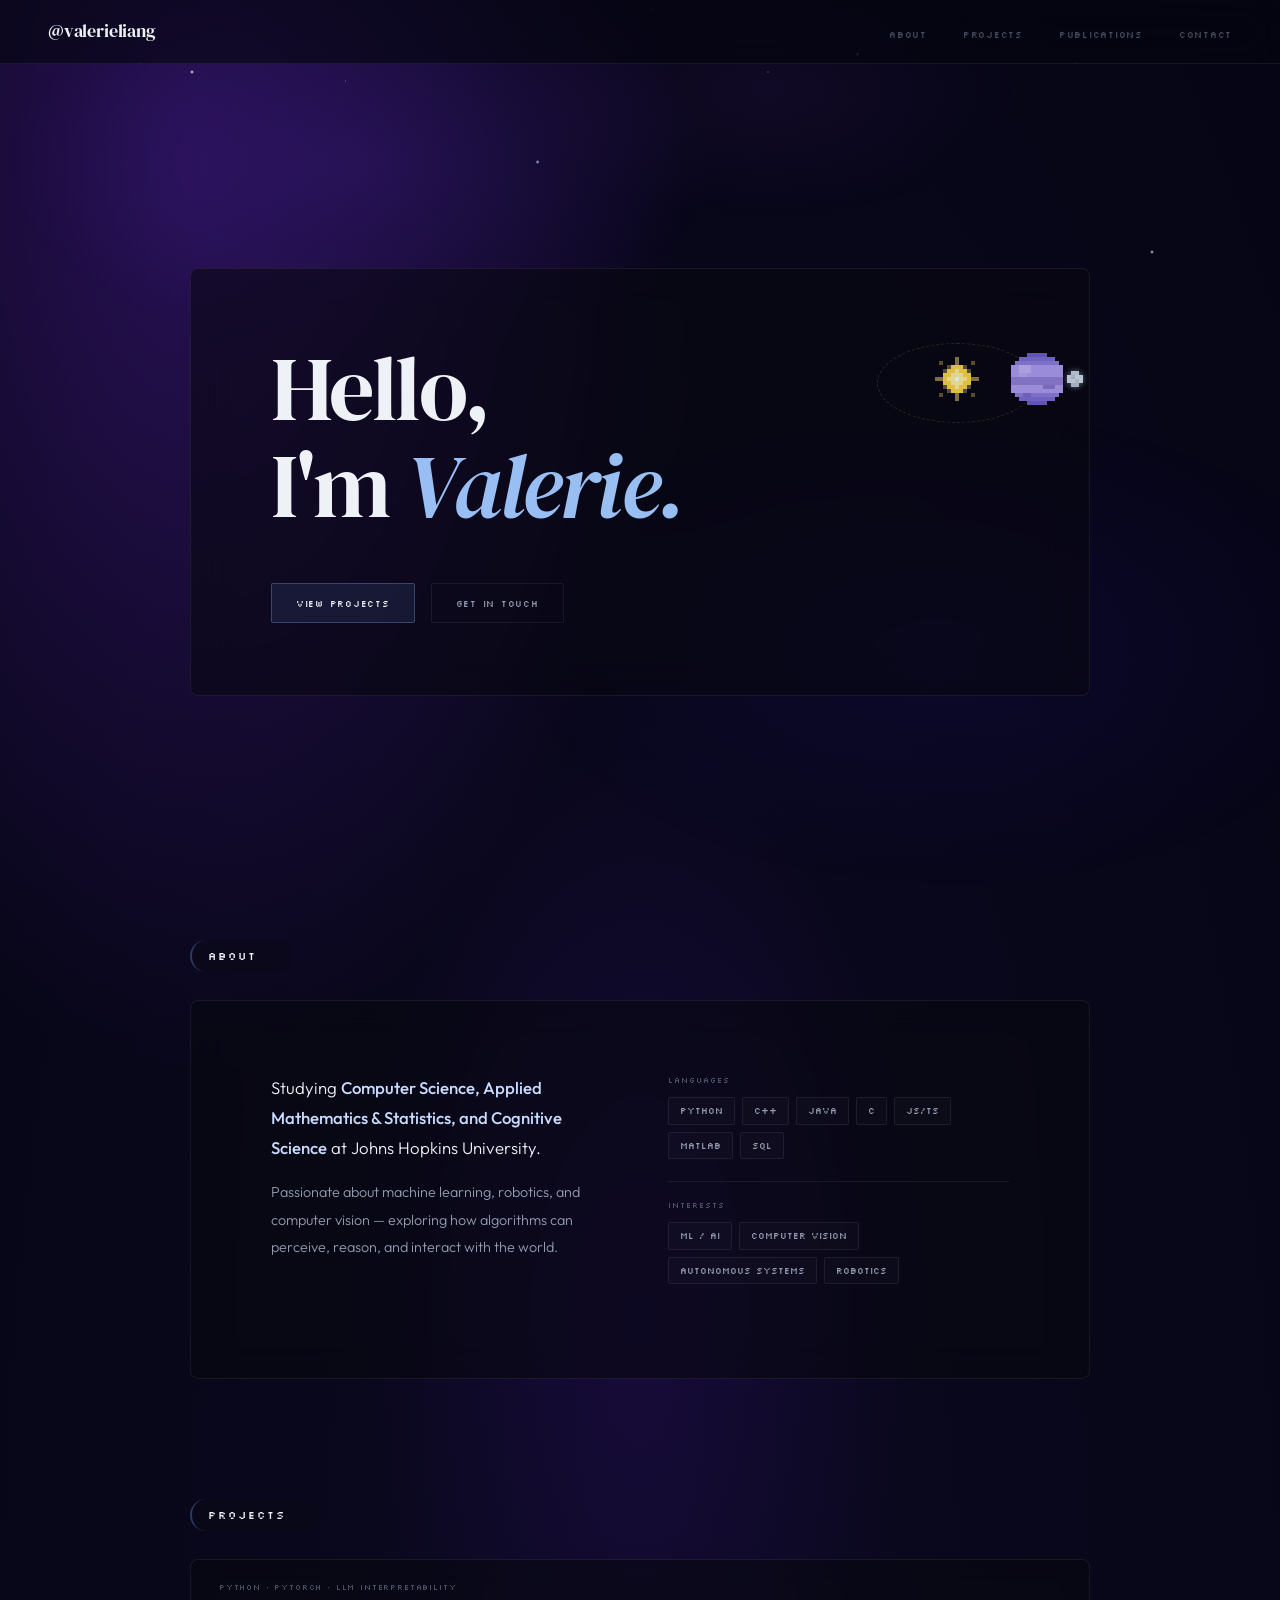
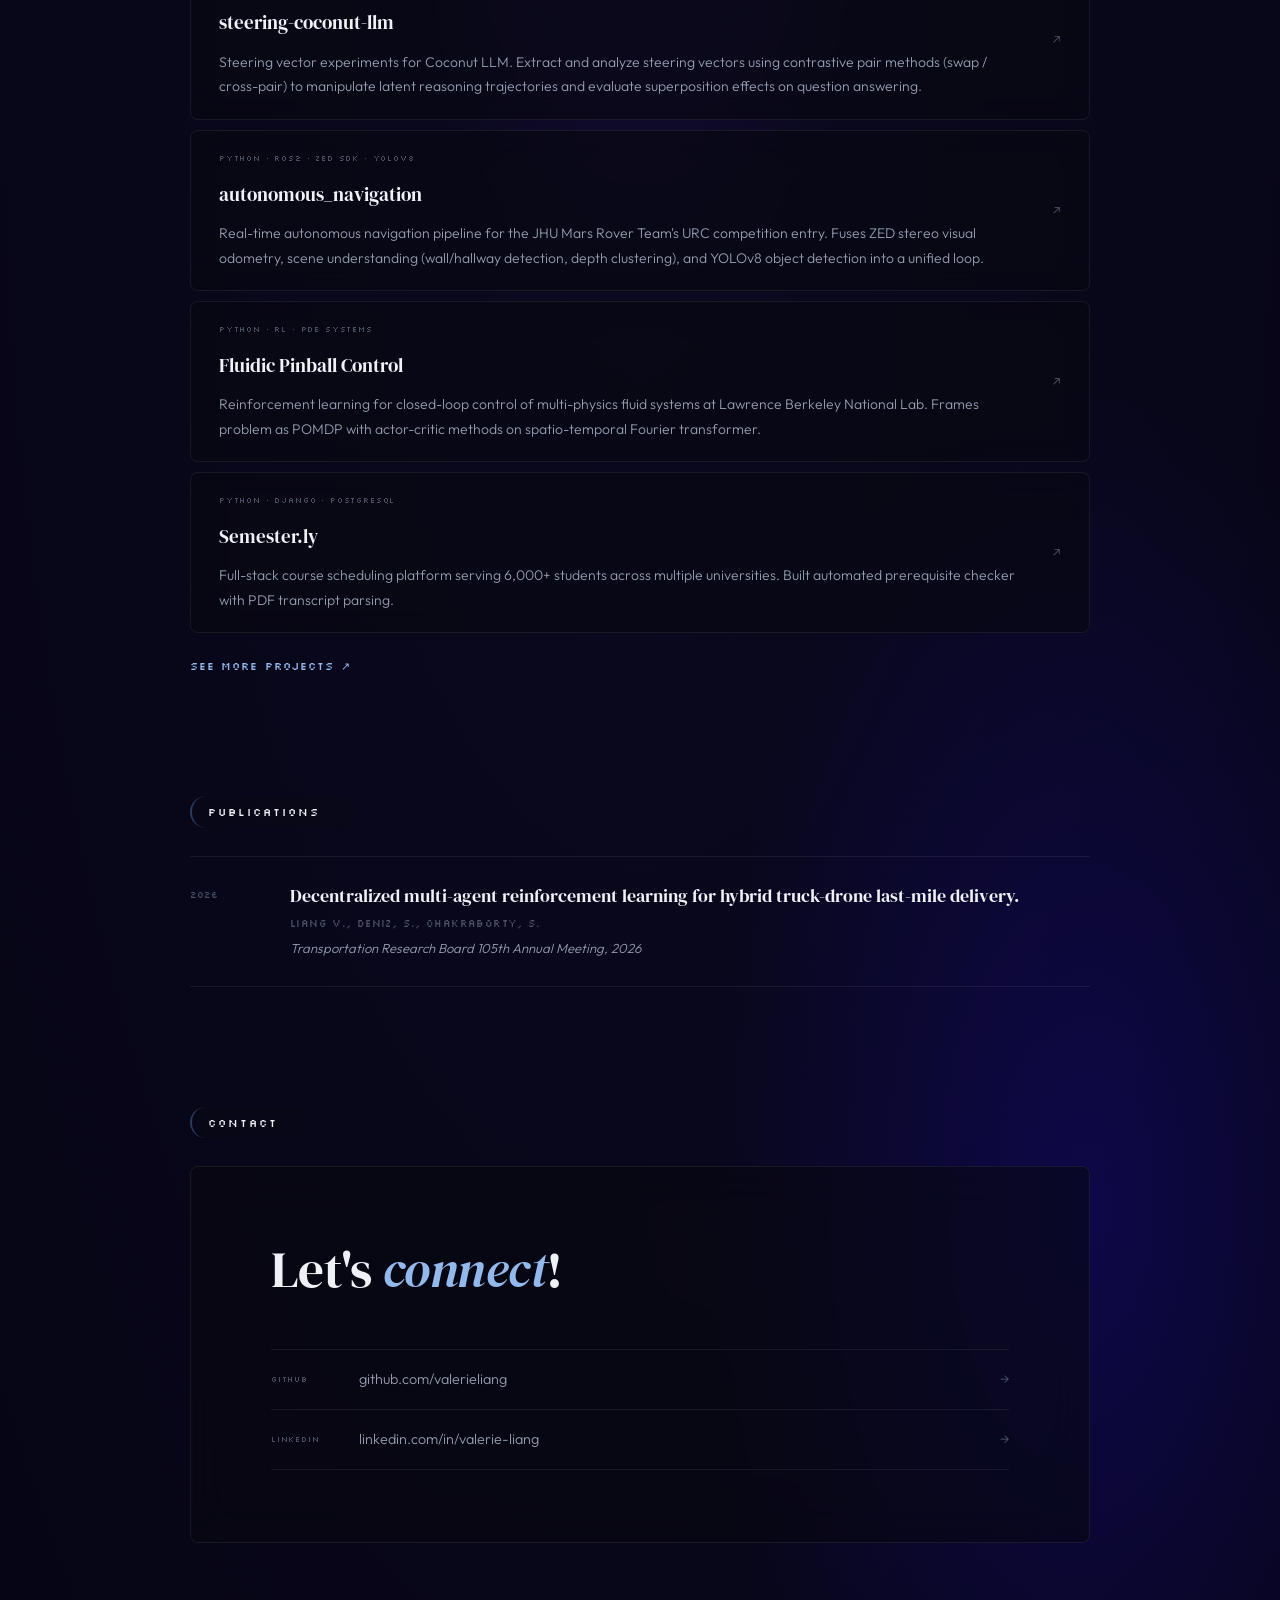
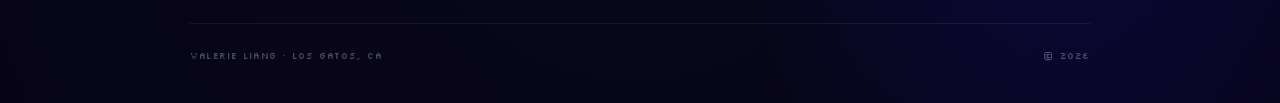
==== commit 38ffe363: "update projects section" ====
--- a/index.html
+++ b/index.html
@@ -187,11 +187,19 @@
   <div class="section-wrap" id="projects">
     <p class="section-label reveal">Projects</p>
     <div class="projects-grid stagger">
-      <a href="#" class="project-card">
+      <a href="https://github.com/valerieliang/steering-coconut-llm" target="_blank" class="project-card">
         <div class="project-main">
-          <p class="project-lang">Python · ROS2 · SLAM</p>
-          <div class="project-name">Mars Rover Navigation</div>
-          <p class="project-desc">Autonomous navigation stack for the JHU Mars Rover Team's URC competition entry. Integrates visual SLAM pipeline, stereo depth estimation, and Unscented Kalman Filter fusing GPS/IMU/encoder data.</p>
+          <p class="project-lang">Python · PyTorch · LLM Interpretability</p>
+          <div class="project-name">steering-coconut-llm</div>
+          <p class="project-desc">Steering vector experiments for Coconut LLM. Extract and analyze steering vectors using contrastive pair methods (swap / cross-pair) to manipulate latent reasoning trajectories and evaluate superposition effects on question answering.</p>
+        </div>
+        <span class="project-arrow">↗</span>
+      </a>
+      <a href="https://github.com/Johns-Hopkins-URC-Mars-Rover/autonomous_navigation" target="_blank" class="project-card">
+        <div class="project-main">
+          <p class="project-lang">Python · ROS2 · ZED SDK · YOLOv8</p>
+          <div class="project-name">autonomous_navigation</div>
+          <p class="project-desc">Real-time autonomous navigation pipeline for the JHU Mars Rover Team's URC competition entry. Fuses ZED stereo visual odometry, scene understanding (wall/hallway detection, depth clustering), and YOLOv8 object detection into a unified loop.</p>
         </div>
         <span class="project-arrow">↗</span>
       </a>
@@ -208,14 +216,6 @@
           <p class="project-lang">Python · Django · PostgreSQL</p>
           <div class="project-name">Semester.ly</div>
           <p class="project-desc">Full-stack course scheduling platform serving 6,000+ students across multiple universities. Built automated prerequisite checker with PDF transcript parsing.</p>
-        </div>
-        <span class="project-arrow">↗</span>
-      </a>
-      <a href="#" class="project-card">
-        <div class="project-main">
-          <p class="project-lang">Python · NLP · Interpretability</p>
-          <div class="project-name">Latent Reasoning vs. Verbal CoT</div>
-          <p class="project-desc">Probing study comparing reasoning faithfulness between Coconut's latent-space continuous thought vectors and standard chain-of-thought on ProntoQA.</p>
         </div>
         <span class="project-arrow">↗</span>
       </a>
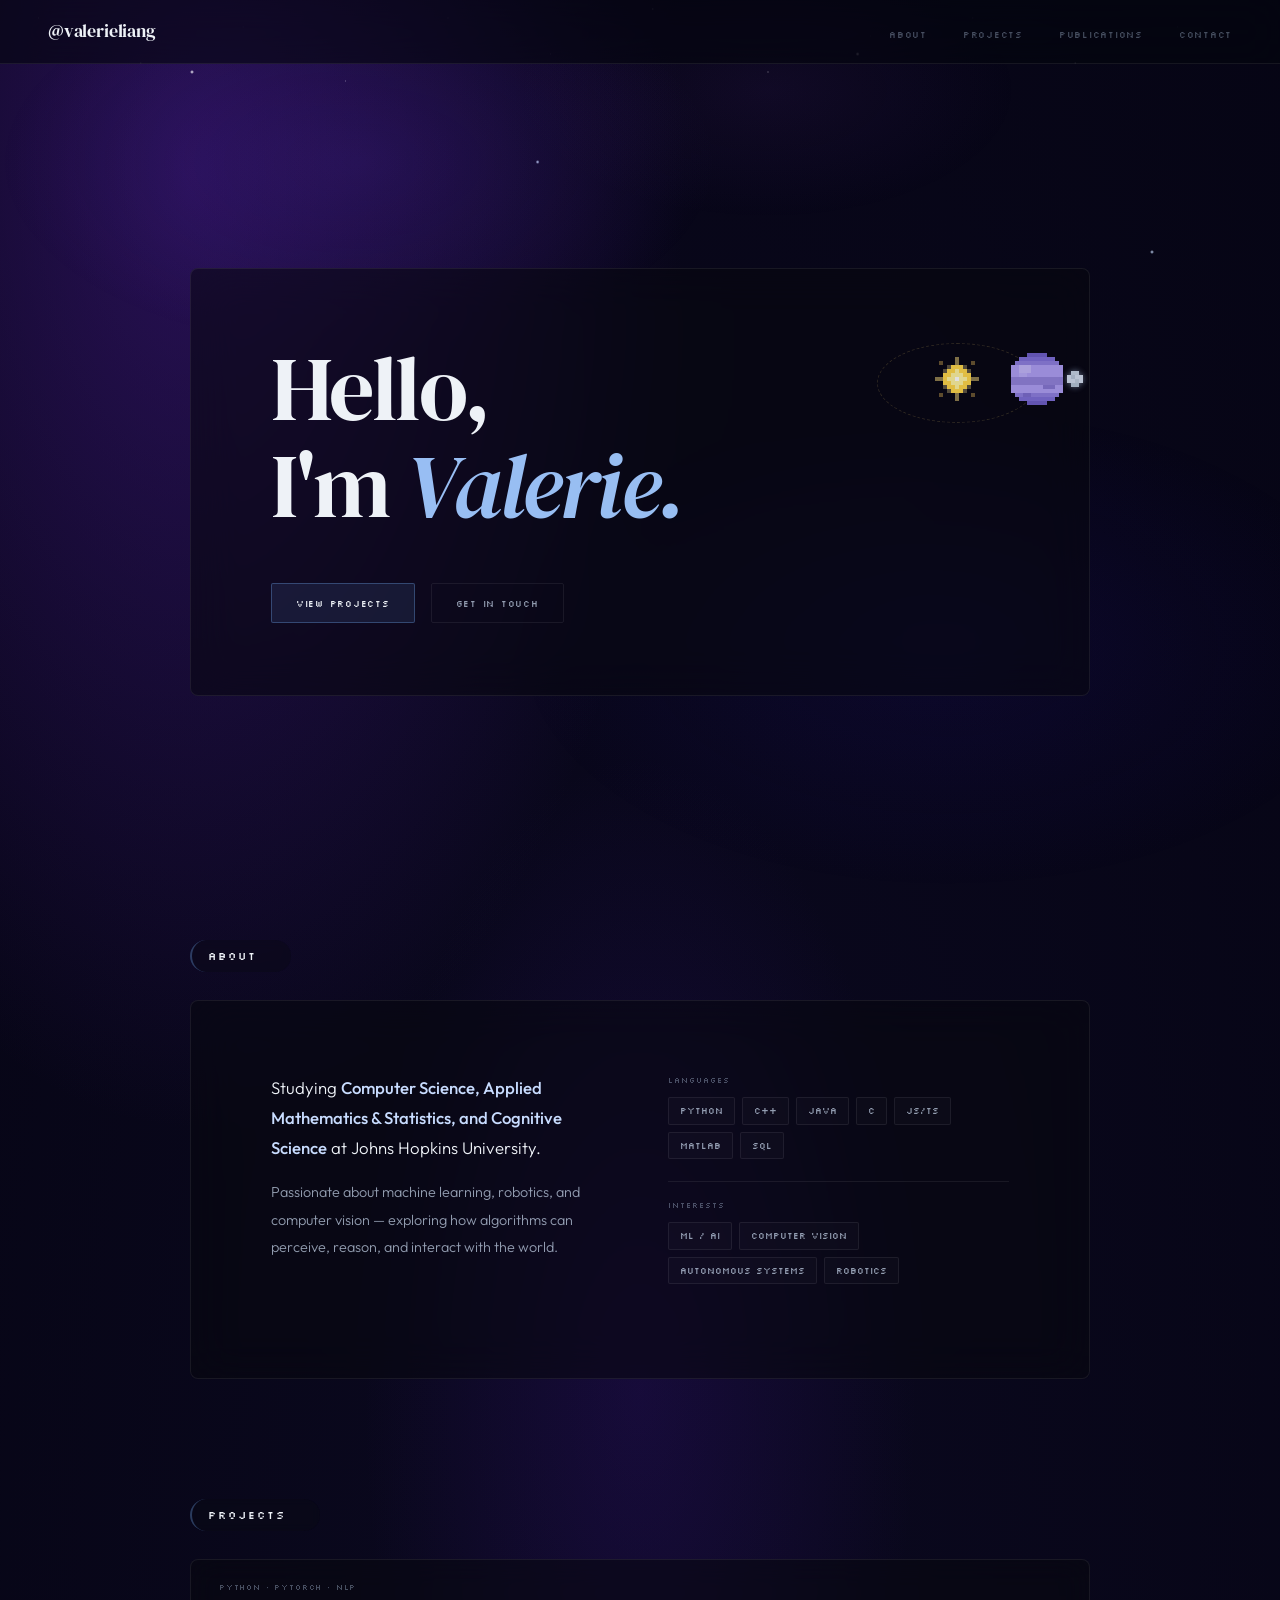
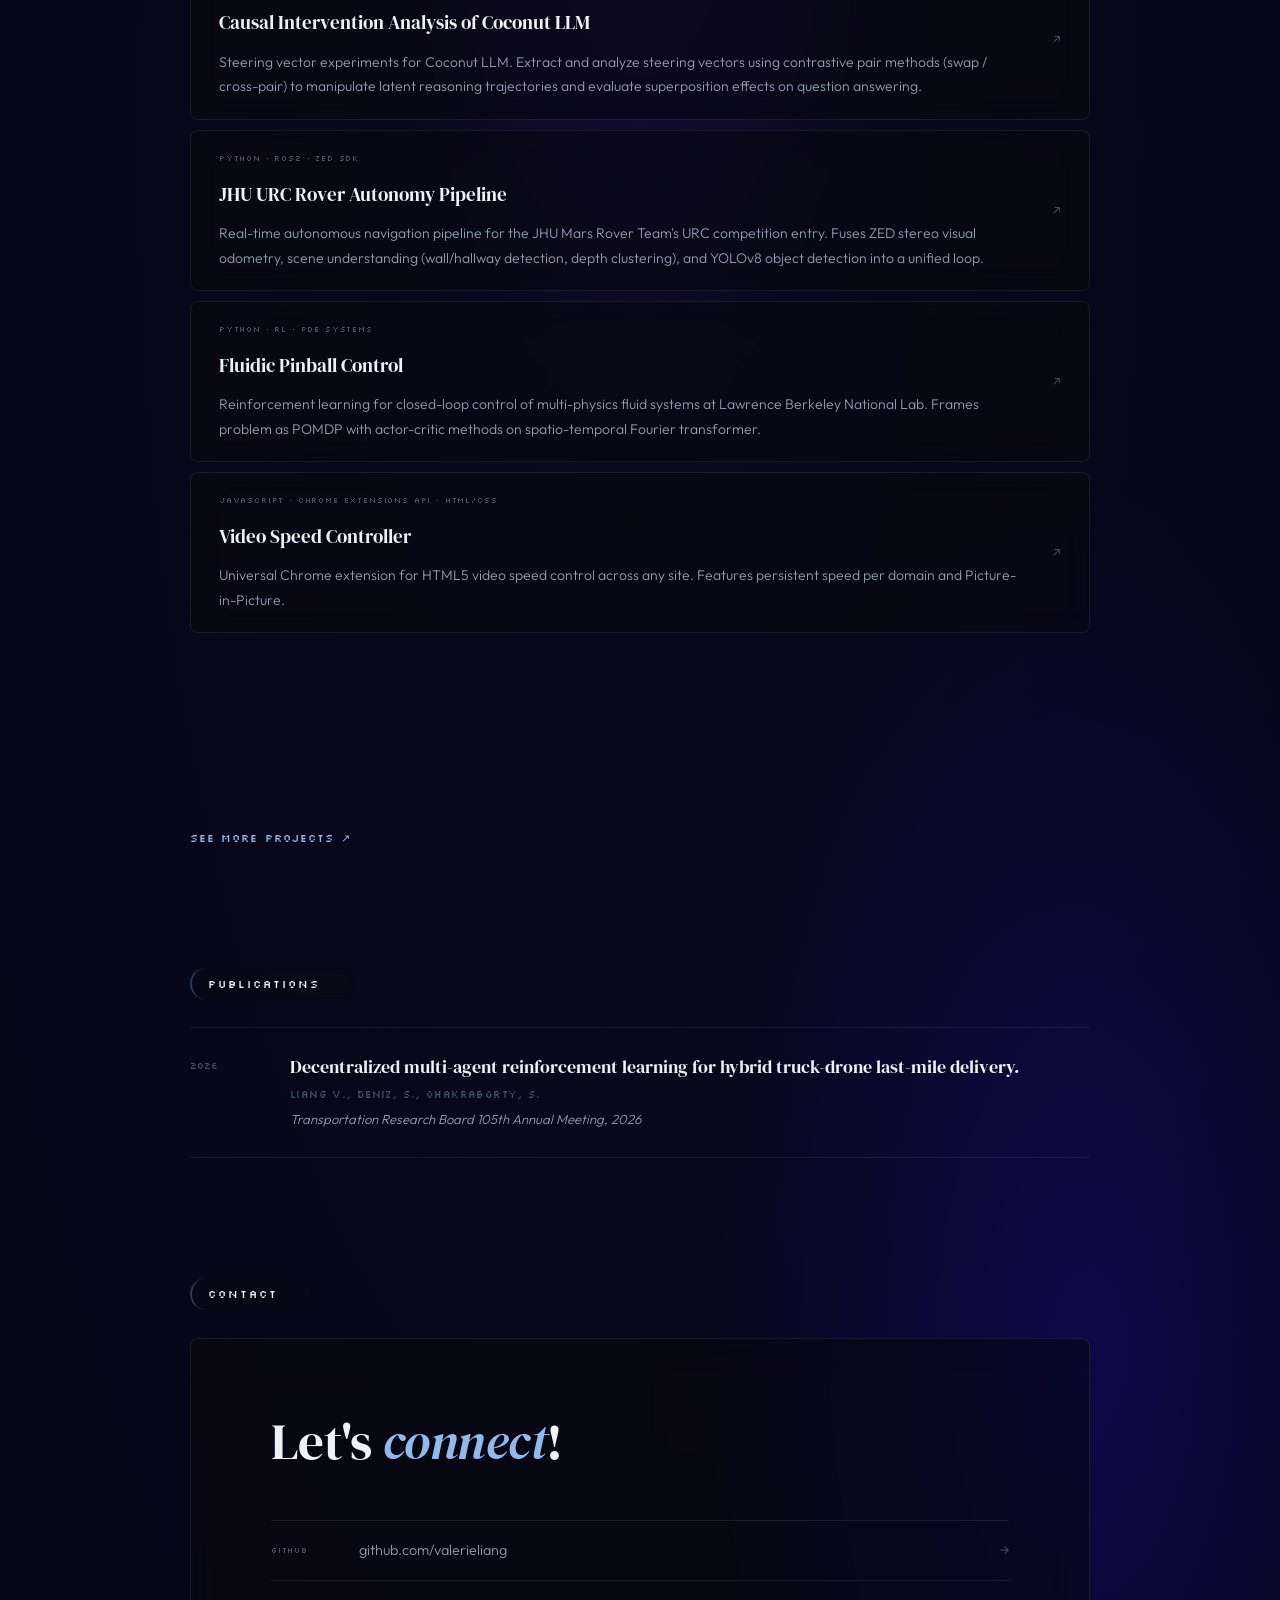
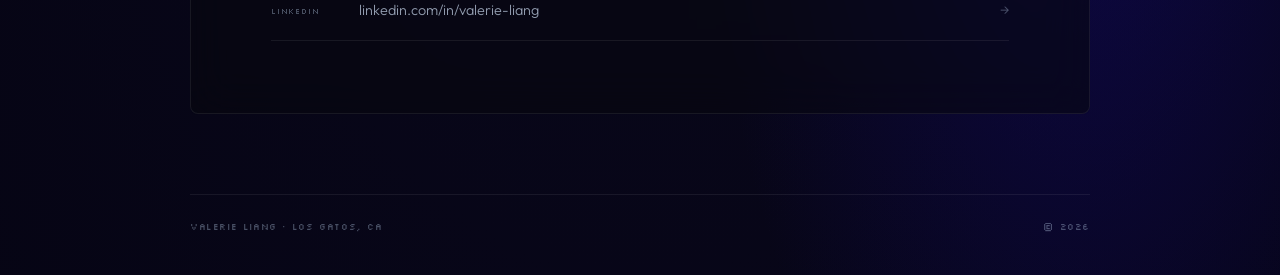
==== commit f2842b01: "update projects" ====
--- a/index.html
+++ b/index.html
@@ -189,21 +189,21 @@
     <div class="projects-grid stagger">
       <a href="https://github.com/valerieliang/steering-coconut-llm" target="_blank" class="project-card">
         <div class="project-main">
-          <p class="project-lang">Python · PyTorch · LLM Interpretability</p>
-          <div class="project-name">steering-coconut-llm</div>
+          <p class="project-lang">Python · PyTorch · NLP</p>
+          <div class="project-name">Causal Intervention Analysis of Coconut LLM</div>
           <p class="project-desc">Steering vector experiments for Coconut LLM. Extract and analyze steering vectors using contrastive pair methods (swap / cross-pair) to manipulate latent reasoning trajectories and evaluate superposition effects on question answering.</p>
         </div>
         <span class="project-arrow">↗</span>
       </a>
       <a href="https://github.com/Johns-Hopkins-URC-Mars-Rover/autonomous_navigation" target="_blank" class="project-card">
         <div class="project-main">
-          <p class="project-lang">Python · ROS2 · ZED SDK · YOLOv8</p>
-          <div class="project-name">autonomous_navigation</div>
+          <p class="project-lang">Python · ROS2 · ZED SDK</p>
+          <div class="project-name">JHU URC Rover Autonomy Pipeline</div>
           <p class="project-desc">Real-time autonomous navigation pipeline for the JHU Mars Rover Team's URC competition entry. Fuses ZED stereo visual odometry, scene understanding (wall/hallway detection, depth clustering), and YOLOv8 object detection into a unified loop.</p>
         </div>
         <span class="project-arrow">↗</span>
       </a>
-      <a href="#" class="project-card">
+      <a href="https://github.com/valerieliang/fluidic-pinball-control" target="_blank" class="project-card">
         <div class="project-main">
           <p class="project-lang">Python · RL · PDE Systems</p>
           <div class="project-name">Fluidic Pinball Control</div>
@@ -211,7 +211,15 @@
         </div>
         <span class="project-arrow">↗</span>
       </a>
-      <a href="#" class="project-card">
+      <a href="https://github.com/valerieliang/video-speed-extension" target="_blank" class="project-card">
+      <div class="project-main">
+        <p class="project-lang">JavaScript · Chrome Extensions API · HTML/CSS</p>
+        <div class="project-name">Video Speed Controller</div>
+        <p class="project-desc">Universal Chrome extension for HTML5 video speed control across any site. Features persistent speed per domain and Picture-in-Picture.</p>
+      </div>
+      <span class="project-arrow">↗</span>
+    </a>
+      <a href="https://github.com/valerieliang/semesterly" target="_blank" class="project-card">
         <div class="project-main">
           <p class="project-lang">Python · Django · PostgreSQL</p>
           <div class="project-name">Semester.ly</div>
@@ -221,7 +229,7 @@
       </a>
     </div>
     <p style="margin-top:24px;font-family:var(--mono);font-size:0.68rem;letter-spacing:0.08em;">
-      <a href="#" style="color:rgba(160,200,255,0.92);text-decoration:none;">See more projects ↗</a>
+      <a href="https://github.com/valerieliang" style="color:rgba(160,200,255,0.92);text-decoration:none;">See more projects ↗</a>
     </p>
   </div>
 
@@ -246,12 +254,12 @@
     <div class="glass reveal" id="contact-glass">
       <h2 class="contact-heading">Let's <em>connect</em>!</h2>
       <div>
-        <a href="#" class="contact-link">
+        <a href="https://github.com/valerieliang" class="contact-link" target="_blank" rel="noopener noreferrer">
           <span class="link-label">GitHub</span>
           github.com/valerieliang
           <span class="link-arrow">→</span>
         </a>
-        <a href="#" class="contact-link">
+        <a href="https://linkedin.com/in/valerie-liang" class="contact-link" target="_blank" rel="noopener noreferrer">
           <span class="link-label">LinkedIn</span>
           linkedin.com/in/valerie-liang
           <span class="link-arrow">→</span>
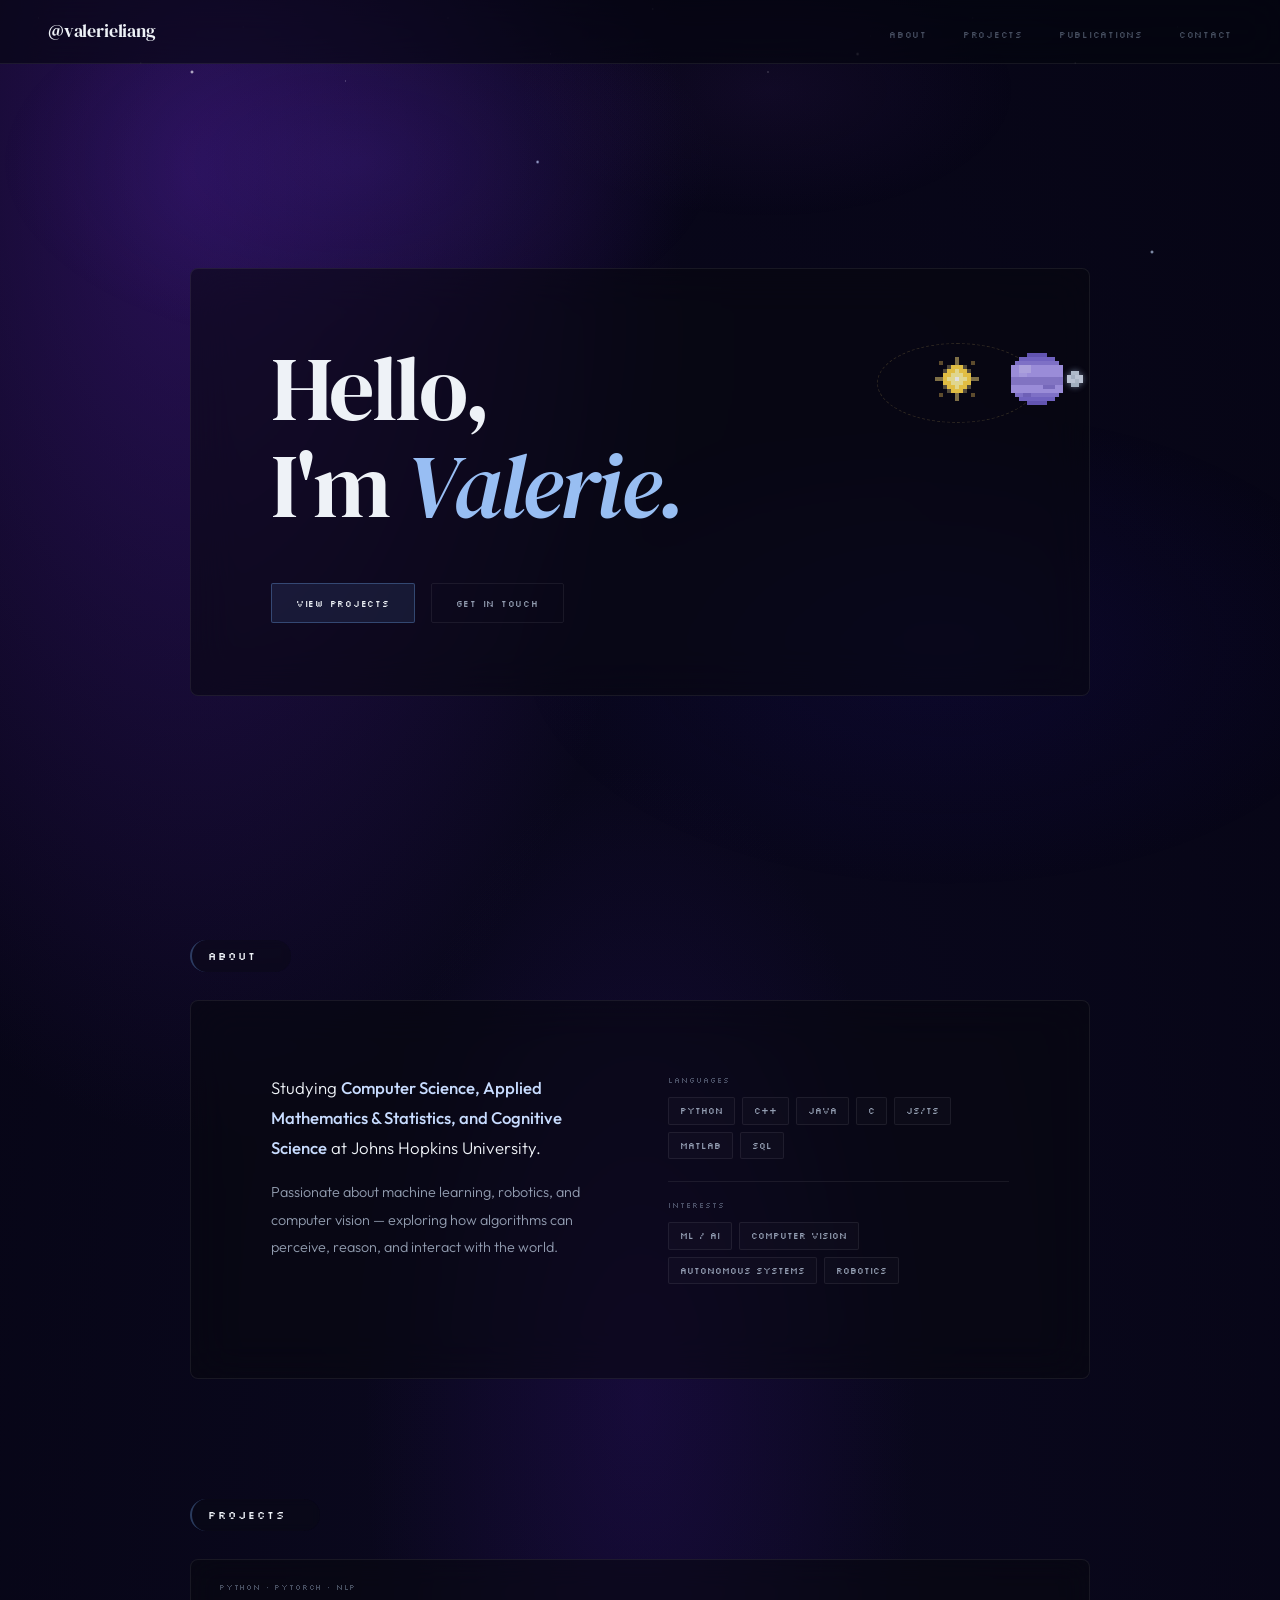
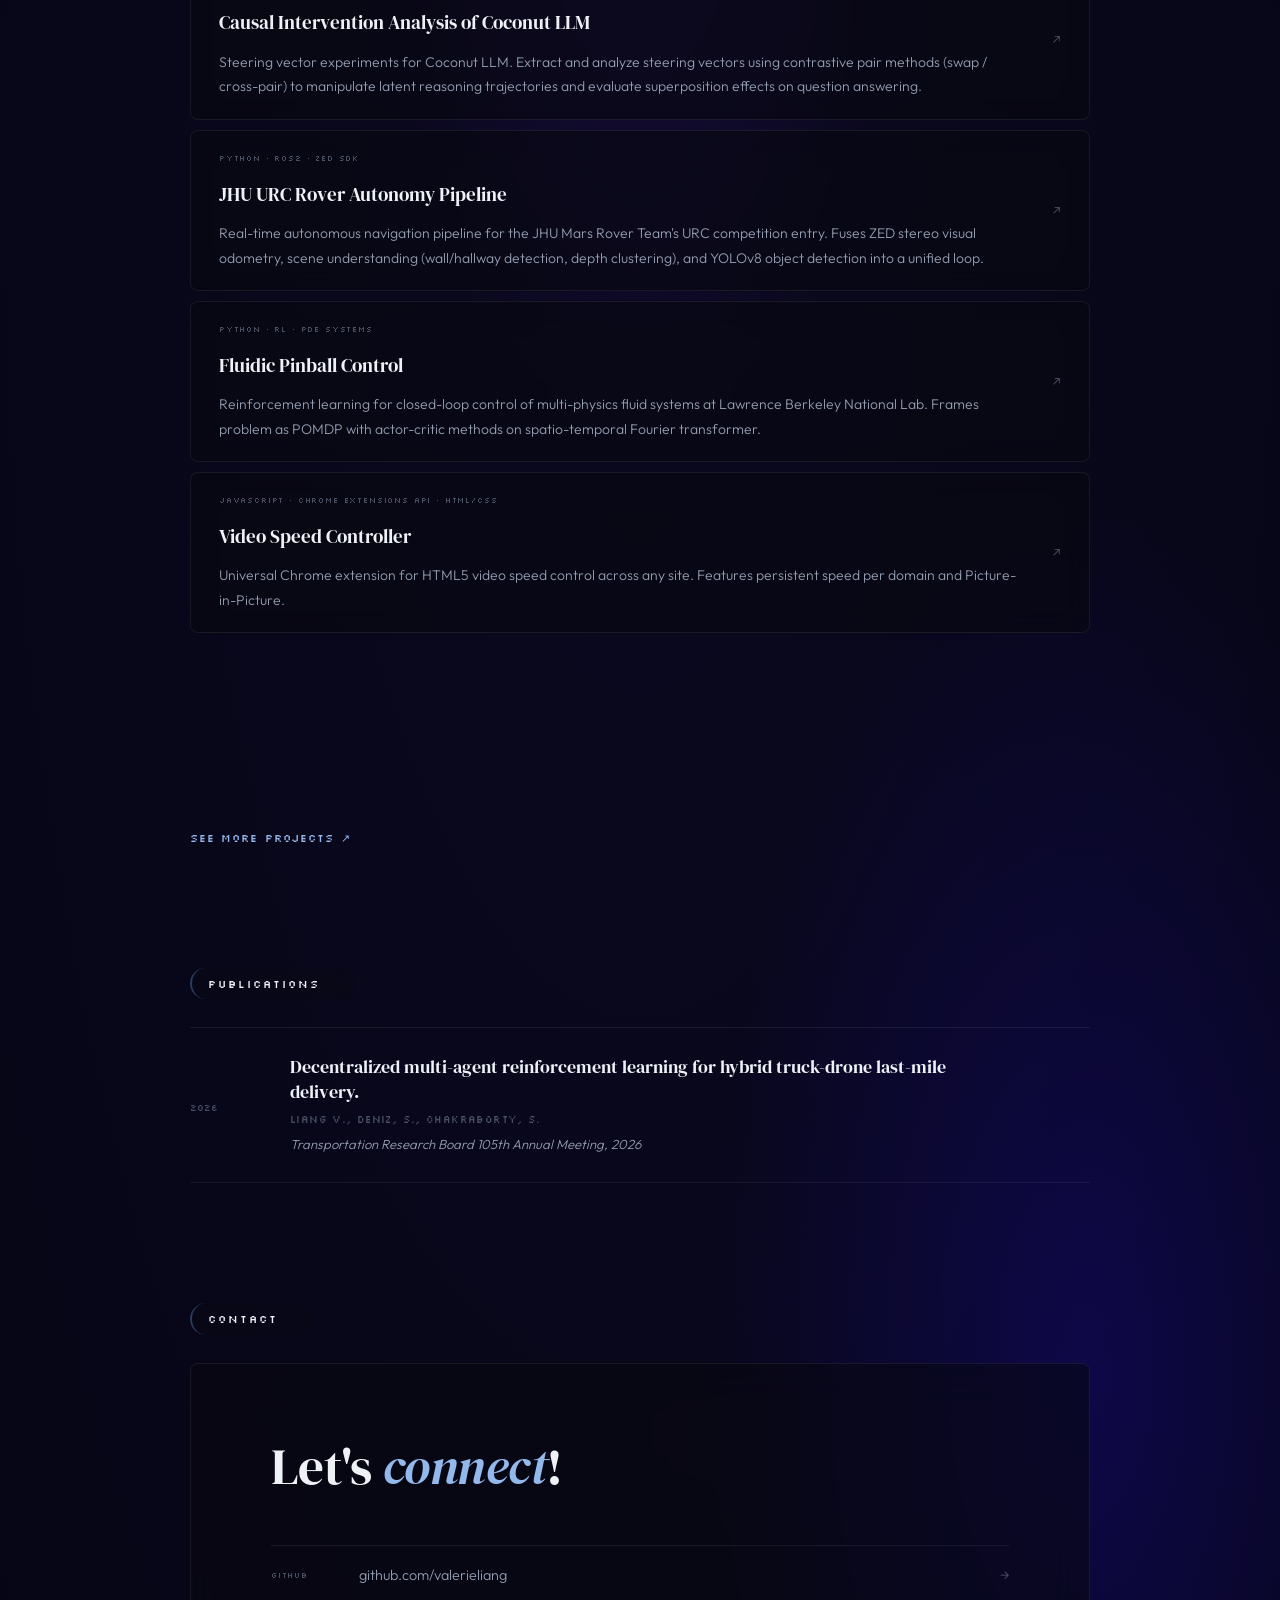
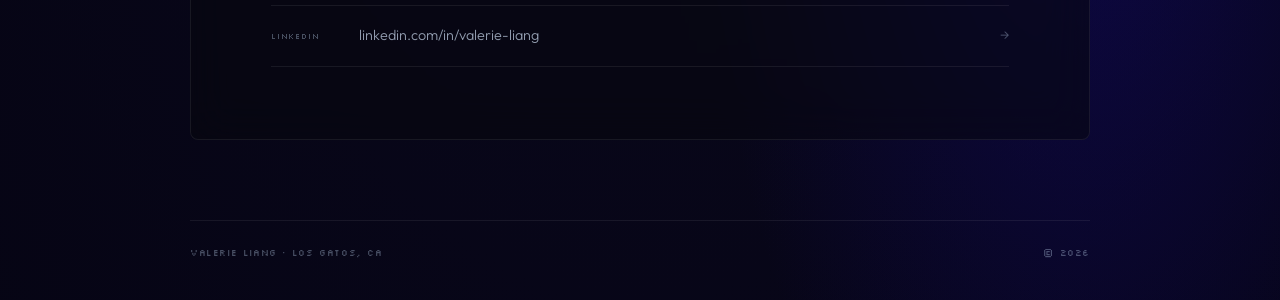
==== commit 36fb4a31: "update publications" ====
--- a/index.html
+++ b/index.html
@@ -237,15 +237,35 @@
   <div class="section-wrap" id="publications">
     <p class="section-label reveal">Publications</p>
     <div class="stagger">
-      <a href="#" class="pub-item">
+      <div class="pub-item" role="button" tabindex="0"
+        data-abstract="Traditional truck delivery systems face challenges in traffic congestion and remote accessibility, while drones are limited by payload capacity and operational range. To overcome these limitations, we propose a hybrid truck-drone last-mile delivery (LMD) framework featuring dynamic drone-truck rendezvous and unidirectional coordination. In our system, trucks serve as mobile depots, launching and retrieving drones in parallel to enhance delivery speed and coverage. We introduce a multi-agent reinforcement learning (MARL) model with asymmetric coordination: truck agents, modeled using Deep Q-Networks (DQN), optimize road routing, while drone agents, trained via Proximal Policy Optimization (PPO), leverage real-time truck state data to independently decide when to deliver or intercept the moving truck. This one-way coordination enables scalable, context-aware decision-making without centralized control. Evaluated on real-world maps using the University of Tennessee's REACH platform, our approach achieved up to 48% faster delivery times compared to truck-only logistics in trials with one truck and two drones. This framework is especially valuable for time-critical deliveries such as vaccines or emergency supplies to remote or disaster-affected regions, improving reliability, reducing costs, and increasing first-attempt success."
+        data-title="Decentralized multi-agent reinforcement learning for hybrid truck-drone last-mile delivery."
+        data-authors="Liang V., Deniz, S., Chakraborty, S."
+        data-venue="Transportation Research Board 105th Annual Meeting, 2026"
+        onclick="openAbstractModal(this)"
+        onkeydown="if(event.key==='Enter'||event.key===' ')openAbstractModal(this)">
         <span class="pub-year">2026</span>
         <div>
           <p class="pub-title">Decentralized multi-agent reinforcement learning for hybrid truck-drone last-mile delivery.</p>
           <p class="pub-authors">Liang V., Deniz, S., Chakraborty, S.</p>
           <p class="pub-venue">Transportation Research Board 105th Annual Meeting, 2026</p>
         </div>
-      </a>
+        <span class="pub-abstract-hint">Abstract ↗</span>
+      </div>
     </div>
+
+  <!-- ABSTRACT MODAL -->
+  <div id="abstract-modal" class="abstract-modal-overlay" role="dialog" aria-modal="true" aria-labelledby="modal-title" onclick="closeAbstractModal(event)">
+    <div class="abstract-modal-card">
+      <button class="abstract-modal-close" onclick="closeAbstractModal()" aria-label="Close">&times;</button>
+      <p class="abstract-modal-venue" id="modal-venue"></p>
+      <h3 class="abstract-modal-title" id="modal-title"></h3>
+      <p class="abstract-modal-authors" id="modal-authors"></p>
+      <div class="abstract-modal-divider"></div>
+      <p class="abstract-modal-label">Abstract</p>
+      <p class="abstract-modal-text" id="modal-abstract"></p>
+    </div>
+  </div>
   </div>
 
   <!-- CONTACT SECTION -->
@@ -545,6 +565,34 @@
   }
   window.closeDrawer = closeDrawer;
   window.addEventListener('scroll', closeDrawer, { passive: true });
+
+  // --- ABSTRACT MODAL ---
+  function openAbstractModal(el) {
+    const modal = document.getElementById('abstract-modal');
+    document.getElementById('modal-title').textContent = el.dataset.title;
+    document.getElementById('modal-authors').textContent = el.dataset.authors;
+    document.getElementById('modal-venue').textContent = el.dataset.venue;
+    document.getElementById('modal-abstract').textContent = el.dataset.abstract;
+    modal.classList.add('open');
+    document.body.style.overflow = 'hidden';
+    modal.querySelector('.abstract-modal-card').focus();
+  }
+
+  function closeAbstractModal(e) {
+    if (e && e.target !== document.getElementById('abstract-modal') && !e.target.classList.contains('abstract-modal-close')) return;
+    document.getElementById('abstract-modal').classList.remove('open');
+    document.body.style.overflow = '';
+  }
+
+  document.addEventListener('keydown', e => {
+    if (e.key === 'Escape') {
+      document.getElementById('abstract-modal').classList.remove('open');
+      document.body.style.overflow = '';
+    }
+  });
+
+  window.openAbstractModal = openAbstractModal;
+  window.closeAbstractModal = closeAbstractModal;
 </script>
 </body>
 </html>
--- a/style.css
+++ b/style.css
@@ -485,12 +485,148 @@
 /* Publications */
 .pub-item {
   display: grid;
-  grid-template-columns: 72px 1fr;
+  grid-template-columns: 72px 1fr auto;
   gap: 28px;
   padding: 26px 0;
   border-bottom: 1px solid var(--glass-border);
   text-decoration: none;
   color: inherit;
+  cursor: pointer;
+  align-items: center;
+}
+
+.pub-abstract-hint {
+  font-family: var(--mono);
+  font-size: 0.52rem;
+  letter-spacing: 0.1em;
+  text-transform: uppercase;
+  color: var(--text-lo);
+  white-space: nowrap;
+  opacity: 0;
+  transform: translateX(-4px);
+  transition: opacity 0.2s, transform 0.2s, color 0.2s;
+  flex-shrink: 0;
+}
+
+.pub-item:hover .pub-abstract-hint {
+  opacity: 1;
+  transform: translateX(0);
+  color: rgba(160,200,255,0.7);
+}
+
+/* Abstract Modal */
+.abstract-modal-overlay {
+  position: fixed;
+  inset: 0;
+  z-index: 500;
+  background: rgba(4,3,18,0.78);
+  backdrop-filter: blur(12px);
+  display: flex;
+  align-items: center;
+  justify-content: center;
+  padding: 24px;
+  opacity: 0;
+  pointer-events: none;
+  transition: opacity 0.28s cubic-bezier(0.22,1,0.36,1);
+}
+
+.abstract-modal-overlay.open {
+  opacity: 1;
+  pointer-events: all;
+}
+
+.abstract-modal-card {
+  background: rgba(10,10,28,0.92);
+  border: 1px solid rgba(120,180,255,0.18);
+  border-radius: 10px;
+  backdrop-filter: blur(28px);
+  padding: 52px 56px;
+  max-width: 680px;
+  width: 100%;
+  position: relative;
+  transform: translateY(18px) scale(0.97);
+  transition: transform 0.32s cubic-bezier(0.22,1,0.36,1);
+  outline: none;
+  box-shadow: 0 32px 80px rgba(0,0,0,0.55), 0 0 0 1px rgba(120,180,255,0.08);
+}
+
+.abstract-modal-overlay.open .abstract-modal-card {
+  transform: translateY(0) scale(1);
+}
+
+.abstract-modal-close {
+  position: absolute;
+  top: 18px;
+  right: 20px;
+  background: none;
+  border: none;
+  color: var(--text-lo);
+  font-size: 1.4rem;
+  line-height: 1;
+  cursor: pointer;
+  padding: 6px 10px;
+  border-radius: 4px;
+  transition: color 0.2s, background 0.2s;
+}
+
+.abstract-modal-close:hover {
+  color: var(--text-hi);
+  background: rgba(255,255,255,0.05);
+}
+
+.abstract-modal-venue {
+  font-family: var(--mono);
+  font-size: 0.52rem;
+  letter-spacing: 0.12em;
+  text-transform: uppercase;
+  color: rgba(160,200,255,0.55);
+  margin-bottom: 14px;
+}
+
+.abstract-modal-title {
+  font-family: var(--serif);
+  font-size: 1.35rem;
+  font-weight: 500;
+  color: var(--text-hi);
+  line-height: 1.35;
+  margin-bottom: 10px;
+}
+
+.abstract-modal-authors {
+  font-family: var(--mono);
+  font-size: 0.58rem;
+  color: var(--text-lo);
+  letter-spacing: 0.04em;
+}
+
+.abstract-modal-divider {
+  height: 1px;
+  background: var(--glass-border);
+  margin: 24px 0;
+}
+
+.abstract-modal-label {
+  font-family: var(--mono);
+  font-size: 0.52rem;
+  letter-spacing: 0.14em;
+  text-transform: uppercase;
+  color: rgba(160,200,255,0.45);
+  margin-bottom: 12px;
+}
+
+.abstract-modal-text {
+  font-size: 0.9rem;
+  color: var(--text-mid);
+  line-height: 1.85;
+}
+
+@media (max-width: 700px) {
+  .abstract-modal-card {
+    padding: 36px 24px;
+  }
+  .abstract-modal-title {
+    font-size: 1.1rem;
+  }
 }
 
 .pub-item:first-of-type {
@@ -819,7 +955,7 @@
     margin-bottom: 32px;
   }
   .pub-item {
-    grid-template-columns: 52px 1fr;
+    grid-template-columns: 52px 1fr auto;
     gap: 16px;
   }
   .pub-year {
@@ -869,6 +1005,9 @@
     grid-template-columns: 1fr;
     gap: 4px;
   }
+  .pub-abstract-hint {
+    display: none;
+  }
   .pub-year {
     padding-top: 0;
   }
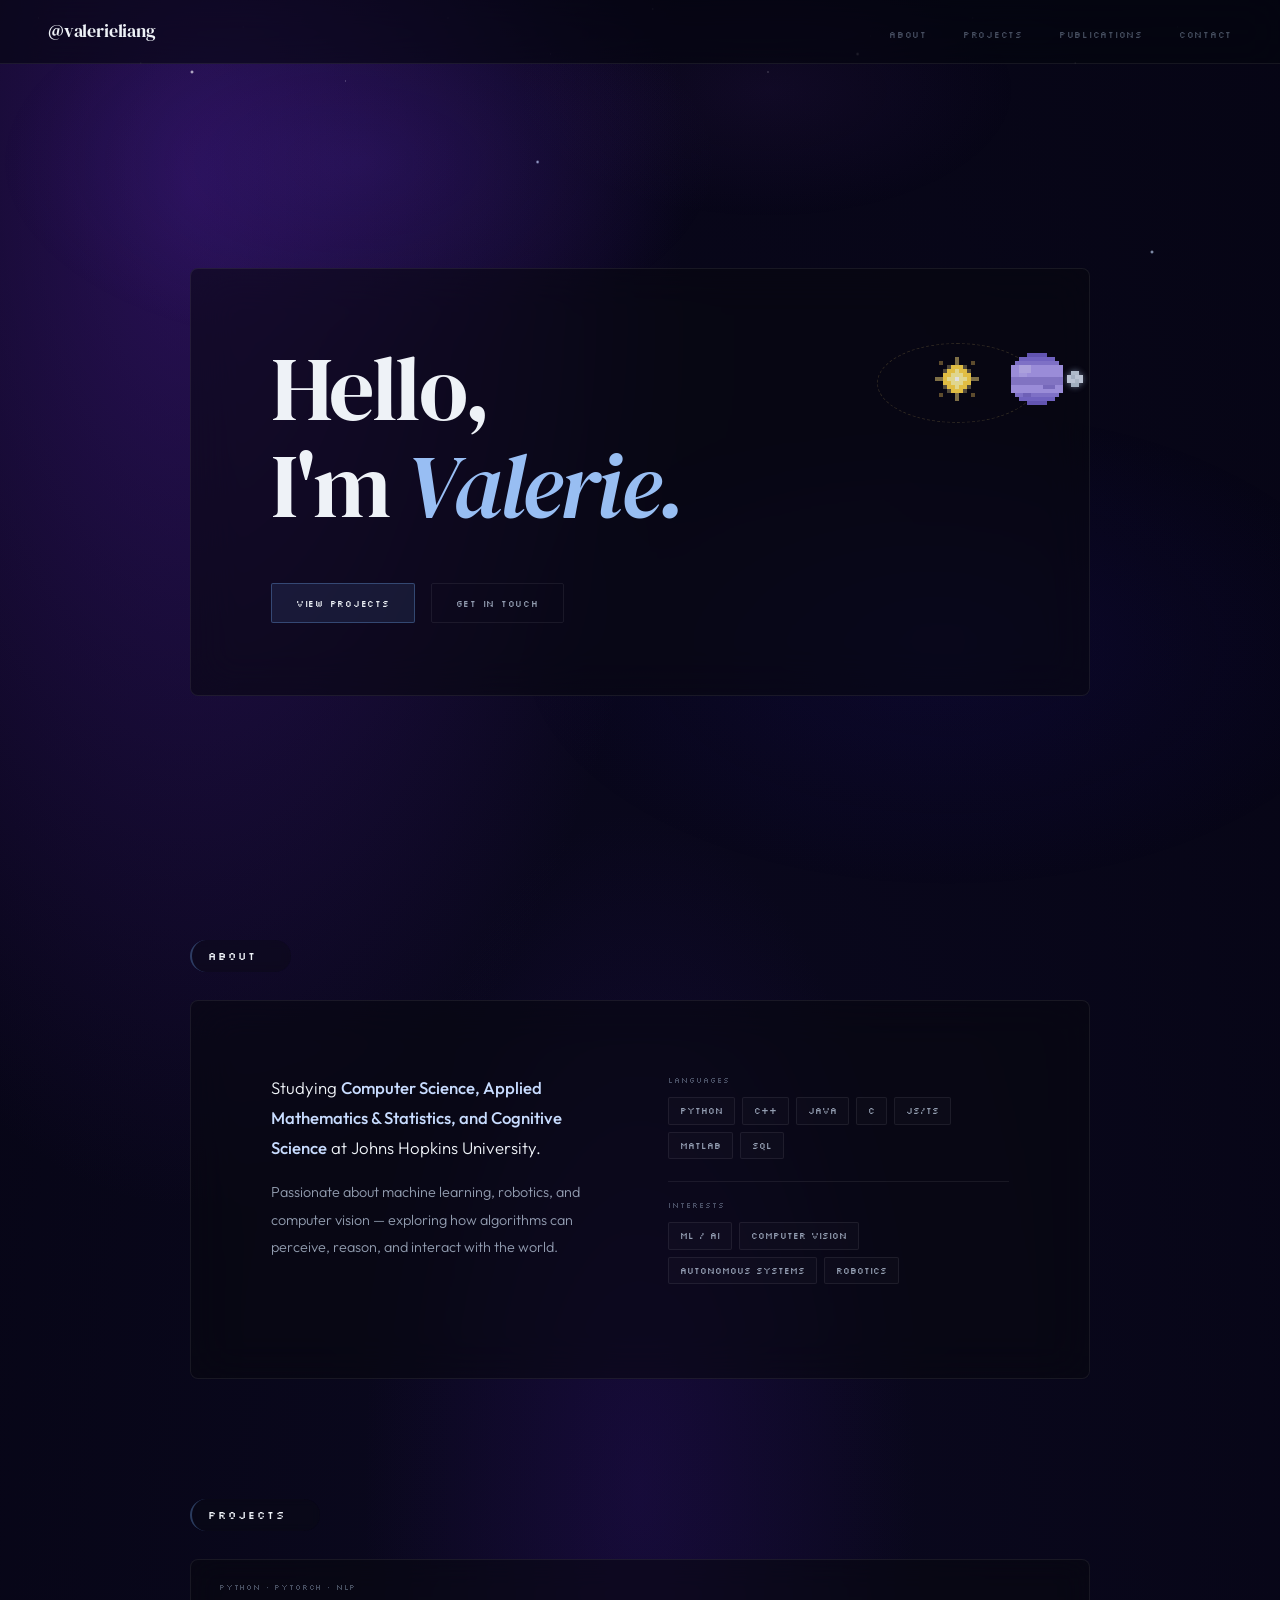
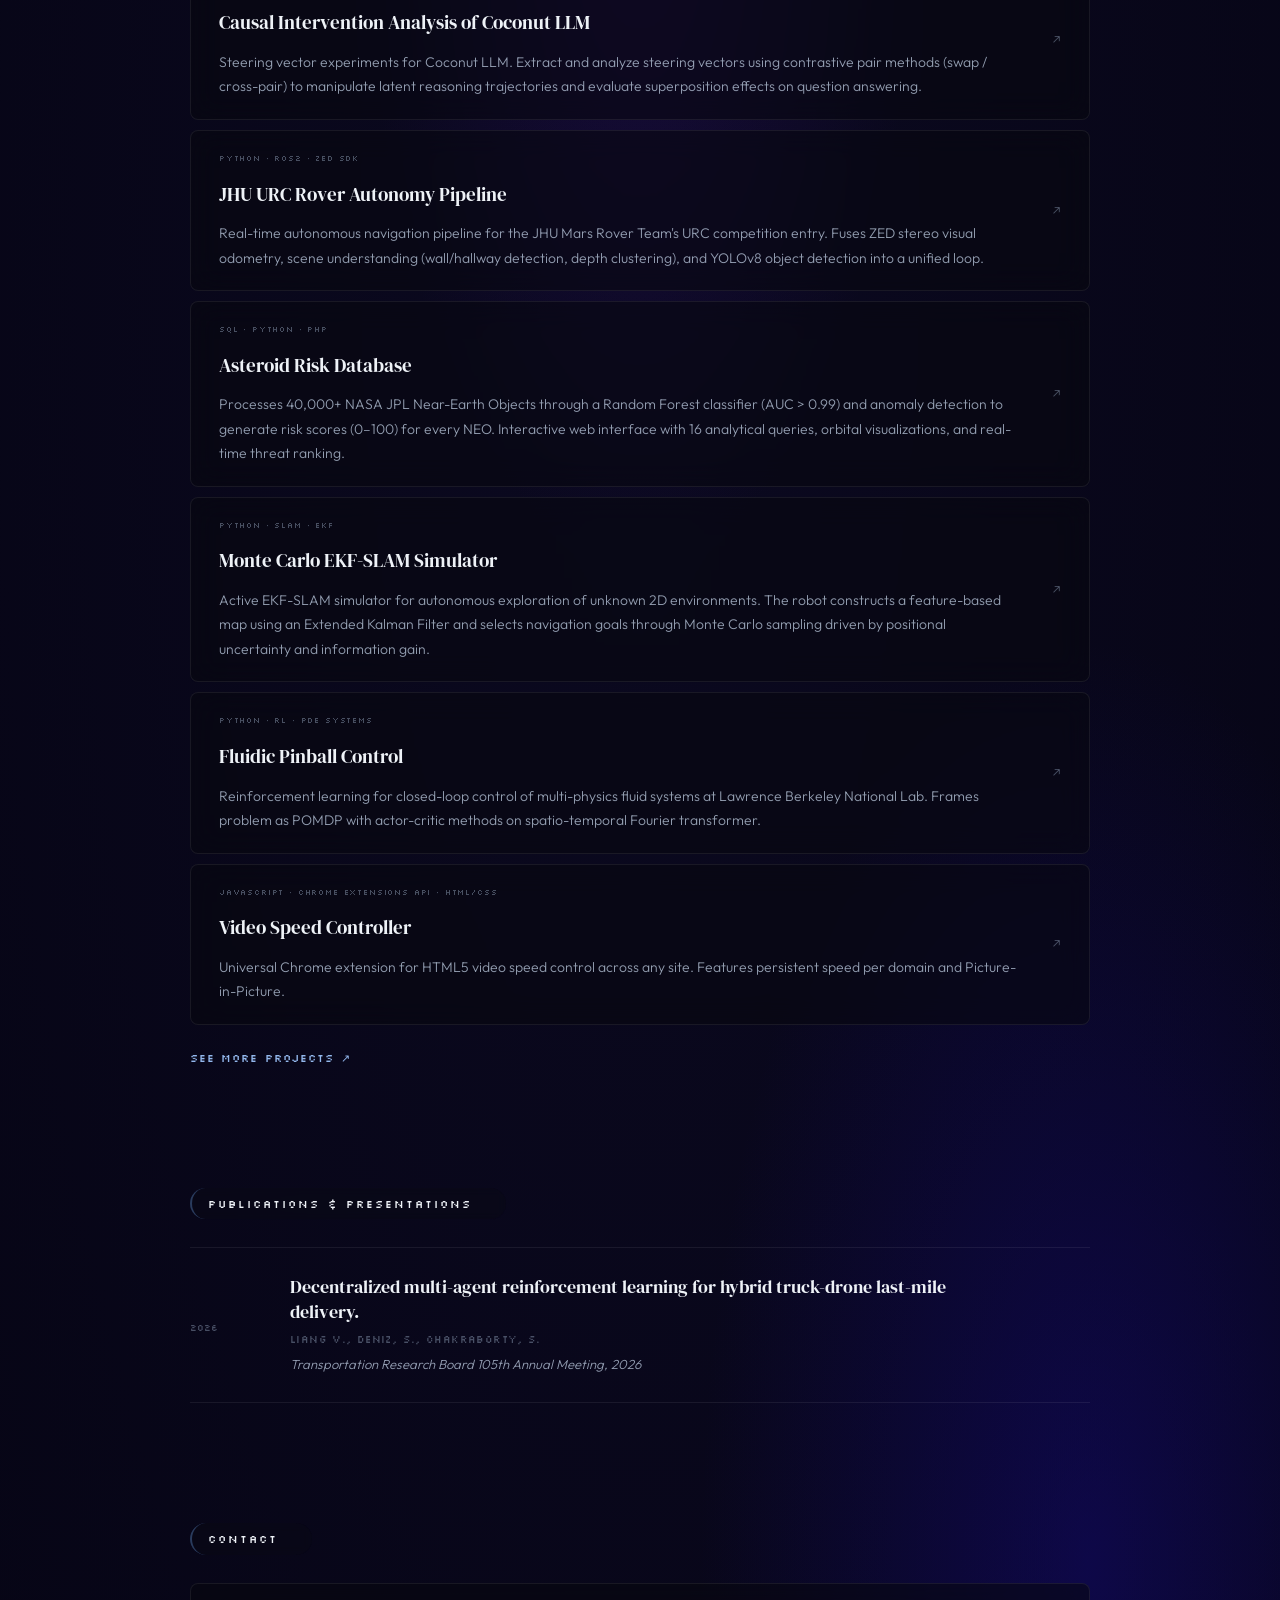
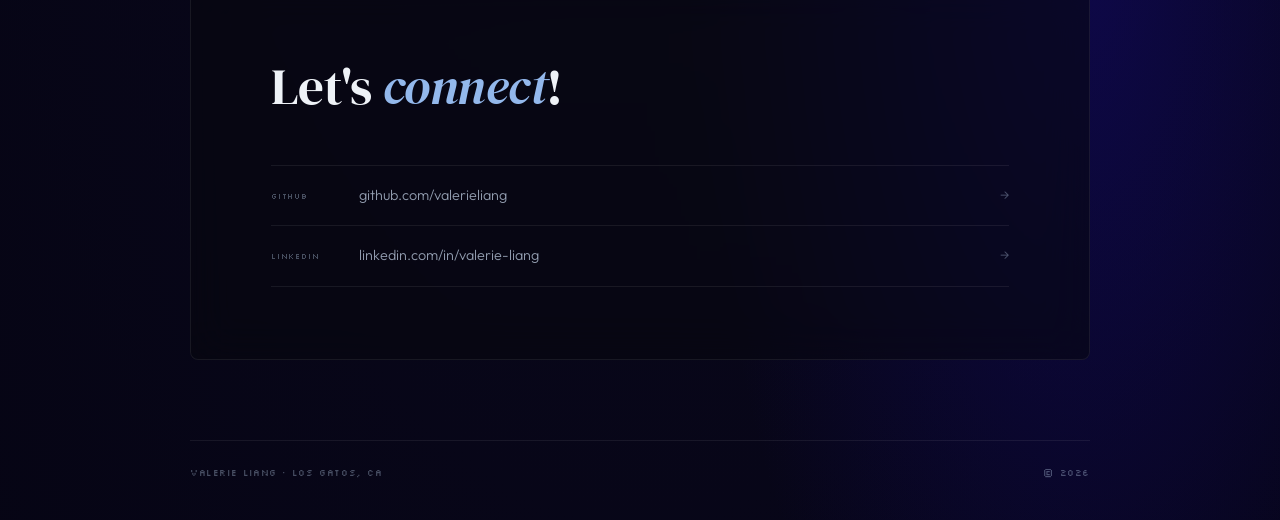
==== commit 94a080fd: "update projects section" ====
--- a/index.html
+++ b/index.html
@@ -203,6 +203,22 @@
         </div>
         <span class="project-arrow">↗</span>
       </a>
+      <a href="https://github.com/valerieliang/asteroid-risk-database" target="_blank" class="project-card">
+        <div class="project-main">
+          <p class="project-lang">SQL · Python · PHP</p>
+          <div class="project-name">Asteroid Risk Database</div>
+          <p class="project-desc">Processes 40,000+ NASA JPL Near-Earth Objects through a Random Forest classifier (AUC &gt; 0.99) and anomaly detection to generate risk scores (0–100) for every NEO. Interactive web interface with 16 analytical queries, orbital visualizations, and real-time threat ranking.</p>
+        </div>
+        <span class="project-arrow">↗</span>
+      </a>
+      <a href="https://github.com/valerieliang/monte-carlo-slam-maps" target="_blank" class="project-card">
+        <div class="project-main">
+          <p class="project-lang">Python · SLAM · EKF</p>
+          <div class="project-name">Monte Carlo EKF-SLAM Simulator</div>
+          <p class="project-desc">Active EKF-SLAM simulator for autonomous exploration of unknown 2D environments. The robot constructs a feature-based map using an Extended Kalman Filter and selects navigation goals through Monte Carlo sampling driven by positional uncertainty and information gain.</p>
+        </div>
+        <span class="project-arrow">↗</span>
+      </a>
       <a href="https://github.com/valerieliang/fluidic-pinball-control" target="_blank" class="project-card">
         <div class="project-main">
           <p class="project-lang">Python · RL · PDE Systems</p>
@@ -219,14 +235,14 @@
       </div>
       <span class="project-arrow">↗</span>
     </a>
-      <a href="https://github.com/valerieliang/semesterly" target="_blank" class="project-card">
+      <!-- <a href="https://github.com/valerieliang/semesterly" target="_blank" class="project-card">
         <div class="project-main">
           <p class="project-lang">Python · Django · PostgreSQL</p>
           <div class="project-name">Semester.ly</div>
           <p class="project-desc">Full-stack course scheduling platform serving 6,000+ students across multiple universities. Built automated prerequisite checker with PDF transcript parsing.</p>
         </div>
         <span class="project-arrow">↗</span>
-      </a>
+      </a> -->
     </div>
     <p style="margin-top:24px;font-family:var(--mono);font-size:0.68rem;letter-spacing:0.08em;">
       <a href="https://github.com/valerieliang" style="color:rgba(160,200,255,0.92);text-decoration:none;">See more projects ↗</a>
@@ -235,7 +251,7 @@
 
   <!-- PUBLICATIONS SECTION -->
   <div class="section-wrap" id="publications">
-    <p class="section-label reveal">Publications</p>
+    <p class="section-label reveal">Publications & Presentations</p>
     <div class="stagger">
       <div class="pub-item" role="button" tabindex="0"
         data-abstract="Traditional truck delivery systems face challenges in traffic congestion and remote accessibility, while drones are limited by payload capacity and operational range. To overcome these limitations, we propose a hybrid truck-drone last-mile delivery (LMD) framework featuring dynamic drone-truck rendezvous and unidirectional coordination. In our system, trucks serve as mobile depots, launching and retrieving drones in parallel to enhance delivery speed and coverage. We introduce a multi-agent reinforcement learning (MARL) model with asymmetric coordination: truck agents, modeled using Deep Q-Networks (DQN), optimize road routing, while drone agents, trained via Proximal Policy Optimization (PPO), leverage real-time truck state data to independently decide when to deliver or intercept the moving truck. This one-way coordination enables scalable, context-aware decision-making without centralized control. Evaluated on real-world maps using the University of Tennessee's REACH platform, our approach achieved up to 48% faster delivery times compared to truck-only logistics in trials with one truck and two drones. This framework is especially valuable for time-critical deliveries such as vaccines or emergency supplies to remote or disaster-affected regions, improving reliability, reducing costs, and increasing first-attempt success."
--- a/style.css
+++ b/style.css
@@ -760,10 +760,13 @@
   transition: opacity 0.6s cubic-bezier(0.22,1,0.36,1), transform 0.6s cubic-bezier(0.22,1,0.36,1);
 }
 
-.stagger.visible > *:nth-child(1) { transition-delay: 0s; opacity: 1; transform: none; }
+.stagger.visible > *:nth-child(1) { transition-delay: 0s;    opacity: 1; transform: none; }
 .stagger.visible > *:nth-child(2) { transition-delay: 0.08s; opacity: 1; transform: none; }
 .stagger.visible > *:nth-child(3) { transition-delay: 0.16s; opacity: 1; transform: none; }
 .stagger.visible > *:nth-child(4) { transition-delay: 0.24s; opacity: 1; transform: none; }
+.stagger.visible > *:nth-child(5) { transition-delay: 0.32s; opacity: 1; transform: none; }
+.stagger.visible > *:nth-child(6) { transition-delay: 0.40s; opacity: 1; transform: none; }
+.stagger.visible > *:nth-child(7) { transition-delay: 0.48s; opacity: 1; transform: none; }
 
 @keyframes riseIn {
   from { opacity: 0; transform: translateY(20px); }
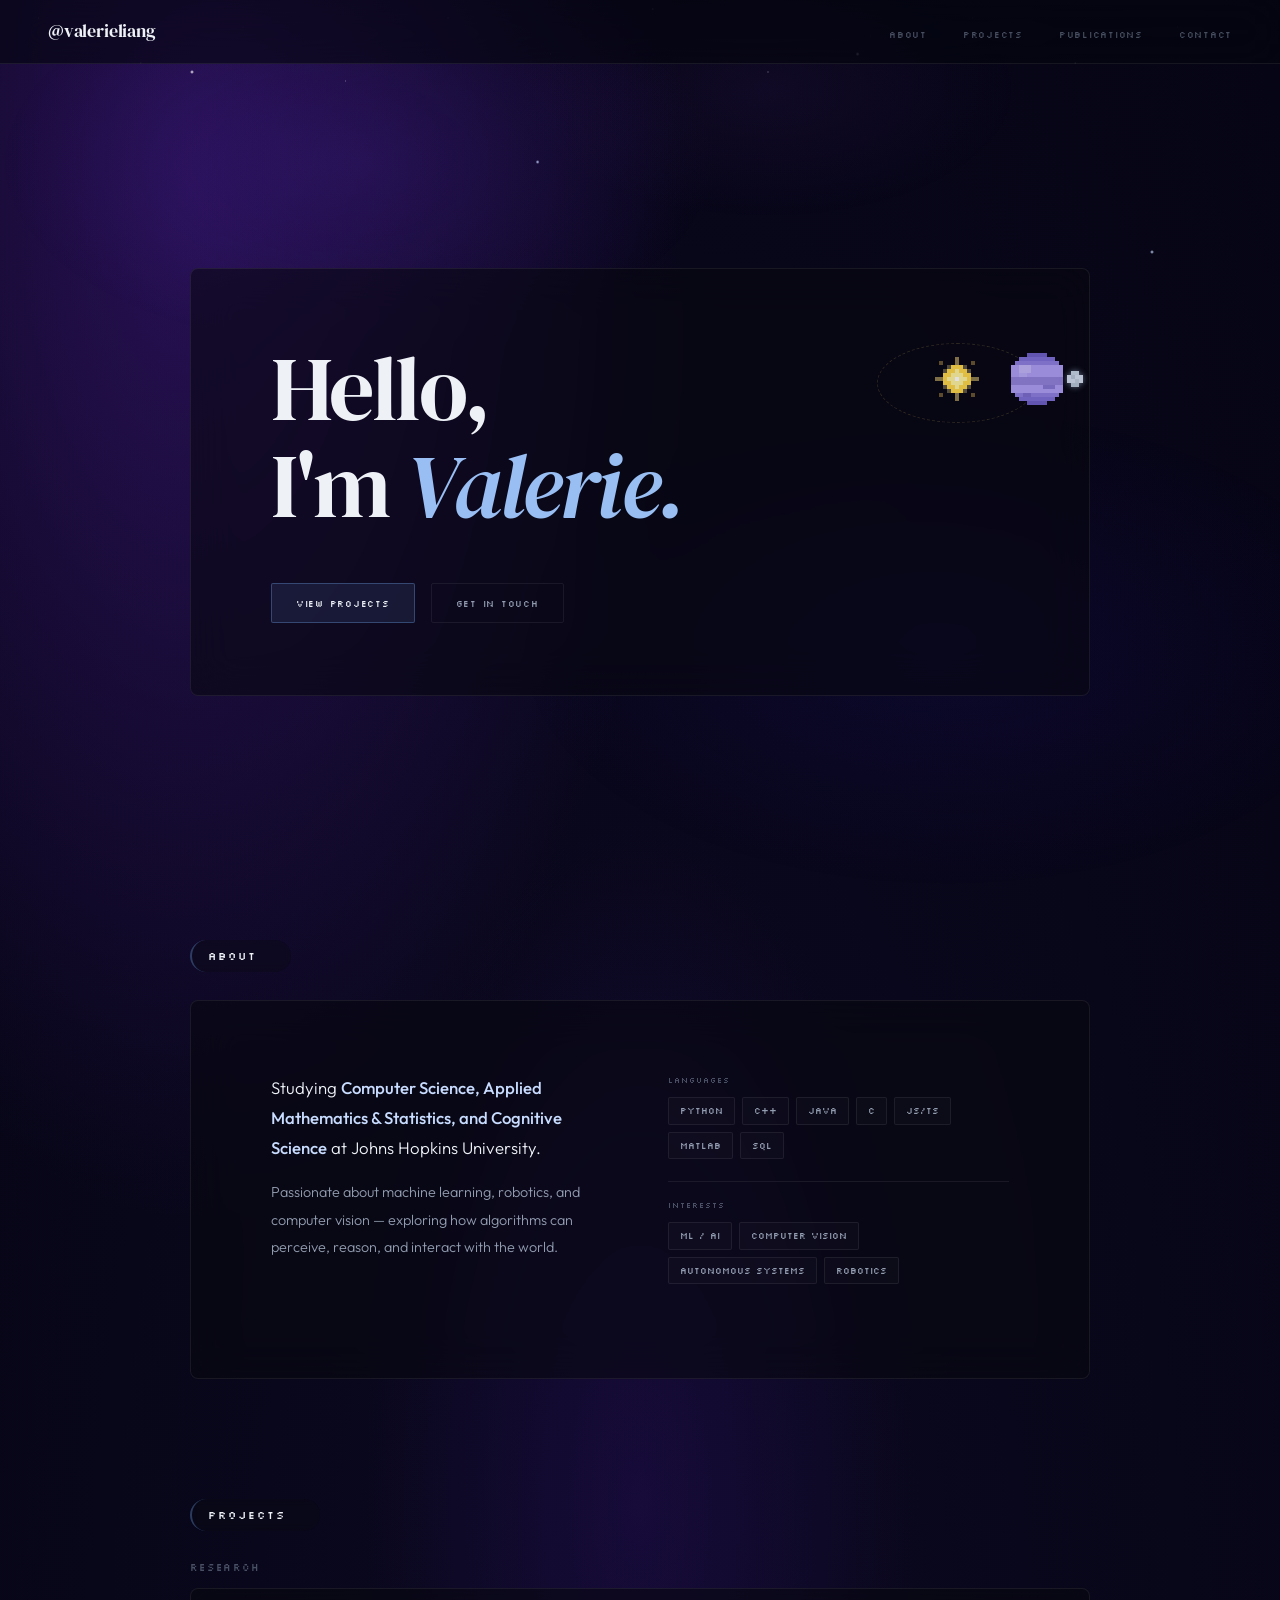
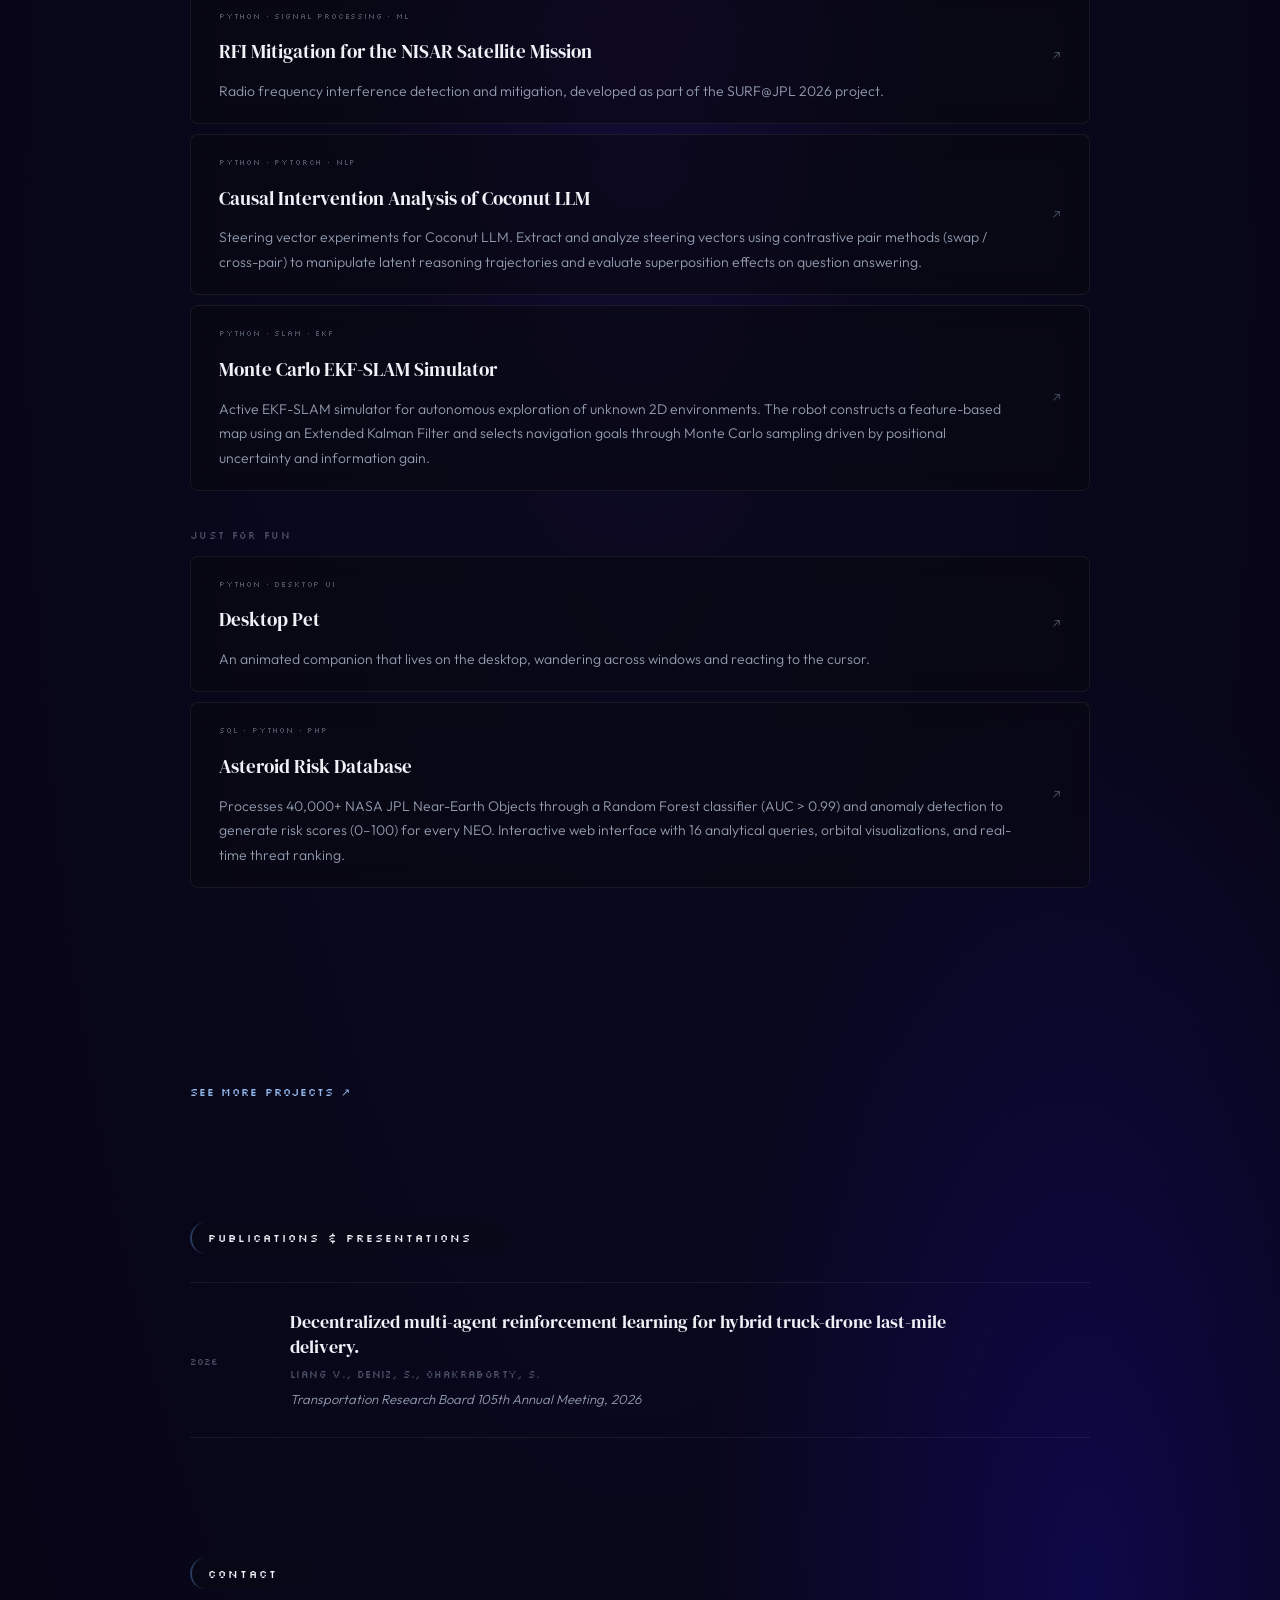
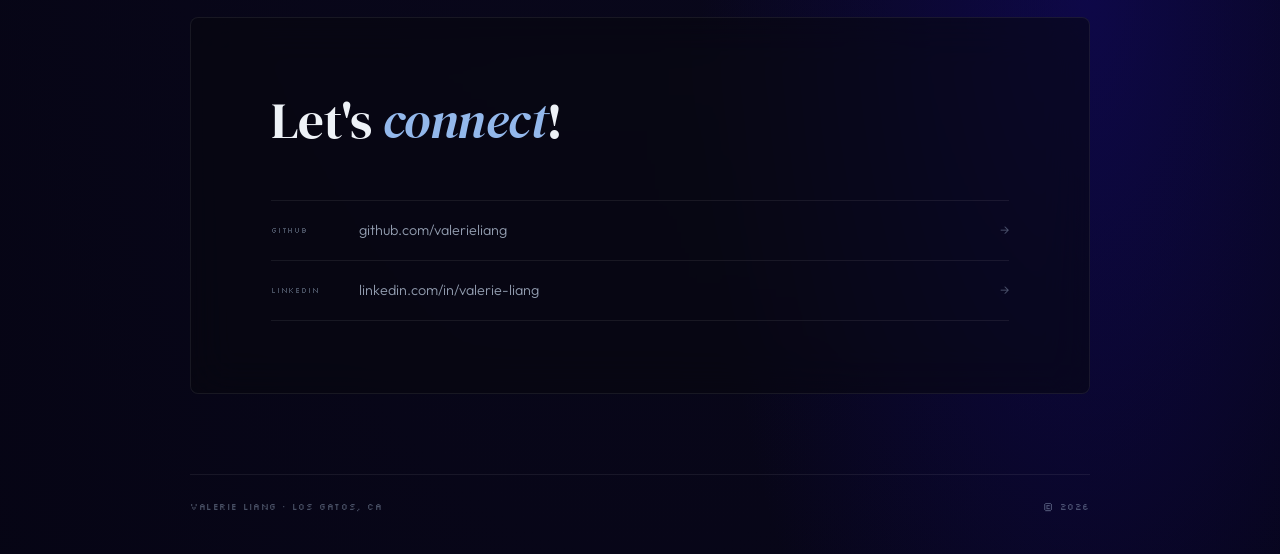
==== commit f87ca08a: "Update Projects" ====
--- a/index.html
+++ b/index.html
@@ -187,11 +187,45 @@
   <div class="section-wrap" id="projects">
     <p class="section-label reveal">Projects</p>
     <div class="projects-grid stagger">
+      <p class="project-subhead">Research</p>
+      <a href="https://github.com/valerieliang/rfi-mitigation" target="_blank" rel="noopener" class="project-card">
+        <div class="project-main">
+          <p class="project-lang">Python · Signal Processing · ML</p>
+          <div class="project-name">RFI Mitigation for the NISAR Satellite Mission</div>
+          <p class="project-desc">Radio frequency interference detection and mitigation, developed as part of the SURF@JPL 2026 project.</p>
+        </div>
+        <span class="project-arrow">↗</span>
+      </a>
       <a href="https://github.com/valerieliang/steering-coconut-llm" target="_blank" class="project-card">
         <div class="project-main">
           <p class="project-lang">Python · PyTorch · NLP</p>
           <div class="project-name">Causal Intervention Analysis of Coconut LLM</div>
           <p class="project-desc">Steering vector experiments for Coconut LLM. Extract and analyze steering vectors using contrastive pair methods (swap / cross-pair) to manipulate latent reasoning trajectories and evaluate superposition effects on question answering.</p>
+        </div>
+        <span class="project-arrow">↗</span>
+      </a>
+      <a href="https://github.com/valerieliang/monte-carlo-slam-maps" target="_blank" class="project-card">
+        <div class="project-main">
+          <p class="project-lang">Python · SLAM · EKF</p>
+          <div class="project-name">Monte Carlo EKF-SLAM Simulator</div>
+          <p class="project-desc">Active EKF-SLAM simulator for autonomous exploration of unknown 2D environments. The robot constructs a feature-based map using an Extended Kalman Filter and selects navigation goals through Monte Carlo sampling driven by positional uncertainty and information gain.</p>
+        </div>
+        <span class="project-arrow">↗</span>
+      </a>
+      <p class="project-subhead">Just for Fun</p>
+      <a href="https://github.com/valerieliang/desktop-pet" target="_blank" rel="noopener" class="project-card">
+        <div class="project-main">
+          <p class="project-lang">Python · Desktop UI</p>
+          <div class="project-name">Desktop Pet</div>
+          <p class="project-desc">An animated companion that lives on the desktop, wandering across windows and reacting to the cursor.</p>
+        </div>
+        <span class="project-arrow">↗</span>
+      </a>
+      <a href="https://github.com/valerieliang/asteroid-risk-database" target="_blank" class="project-card">
+        <div class="project-main">
+          <p class="project-lang">SQL · Python · PHP</p>
+          <div class="project-name">Asteroid Risk Database</div>
+          <p class="project-desc">Processes 40,000+ NASA JPL Near-Earth Objects through a Random Forest classifier (AUC &gt; 0.99) and anomaly detection to generate risk scores (0–100) for every NEO. Interactive web interface with 16 analytical queries, orbital visualizations, and real-time threat ranking.</p>
         </div>
         <span class="project-arrow">↗</span>
       </a>
@@ -203,38 +237,6 @@
         </div>
         <span class="project-arrow">↗</span>
       </a>
-      <a href="https://github.com/valerieliang/asteroid-risk-database" target="_blank" class="project-card">
-        <div class="project-main">
-          <p class="project-lang">SQL · Python · PHP</p>
-          <div class="project-name">Asteroid Risk Database</div>
-          <p class="project-desc">Processes 40,000+ NASA JPL Near-Earth Objects through a Random Forest classifier (AUC &gt; 0.99) and anomaly detection to generate risk scores (0–100) for every NEO. Interactive web interface with 16 analytical queries, orbital visualizations, and real-time threat ranking.</p>
-        </div>
-        <span class="project-arrow">↗</span>
-      </a>
-      <a href="https://github.com/valerieliang/monte-carlo-slam-maps" target="_blank" class="project-card">
-        <div class="project-main">
-          <p class="project-lang">Python · SLAM · EKF</p>
-          <div class="project-name">Monte Carlo EKF-SLAM Simulator</div>
-          <p class="project-desc">Active EKF-SLAM simulator for autonomous exploration of unknown 2D environments. The robot constructs a feature-based map using an Extended Kalman Filter and selects navigation goals through Monte Carlo sampling driven by positional uncertainty and information gain.</p>
-        </div>
-        <span class="project-arrow">↗</span>
-      </a>
-      <a href="https://github.com/valerieliang/fluidic-pinball-control" target="_blank" class="project-card">
-        <div class="project-main">
-          <p class="project-lang">Python · RL · PDE Systems</p>
-          <div class="project-name">Fluidic Pinball Control</div>
-          <p class="project-desc">Reinforcement learning for closed-loop control of multi-physics fluid systems at Lawrence Berkeley National Lab. Frames problem as POMDP with actor-critic methods on spatio-temporal Fourier transformer.</p>
-        </div>
-        <span class="project-arrow">↗</span>
-      </a>
-      <a href="https://github.com/valerieliang/video-speed-extension" target="_blank" class="project-card">
-      <div class="project-main">
-        <p class="project-lang">JavaScript · Chrome Extensions API · HTML/CSS</p>
-        <div class="project-name">Video Speed Controller</div>
-        <p class="project-desc">Universal Chrome extension for HTML5 video speed control across any site. Features persistent speed per domain and Picture-in-Picture.</p>
-      </div>
-      <span class="project-arrow">↗</span>
-    </a>
       <!-- <a href="https://github.com/valerieliang/semesterly" target="_blank" class="project-card">
         <div class="project-main">
           <p class="project-lang">Python · Django · PostgreSQL</p>
--- a/style.css
+++ b/style.css
@@ -423,6 +423,19 @@
   gap: 10px;
 }
 
+.project-subhead {
+  font-family: var(--mono);
+  font-size: 0.6rem;
+  letter-spacing: 0.14em;
+  text-transform: uppercase;
+  color: var(--text-lo);
+  margin: 26px 0 2px;
+}
+
+.project-subhead:first-child {
+  margin-top: 0;
+}
+
 .project-card {
   background: var(--glass-bg);
   border: 1px solid var(--glass-border);
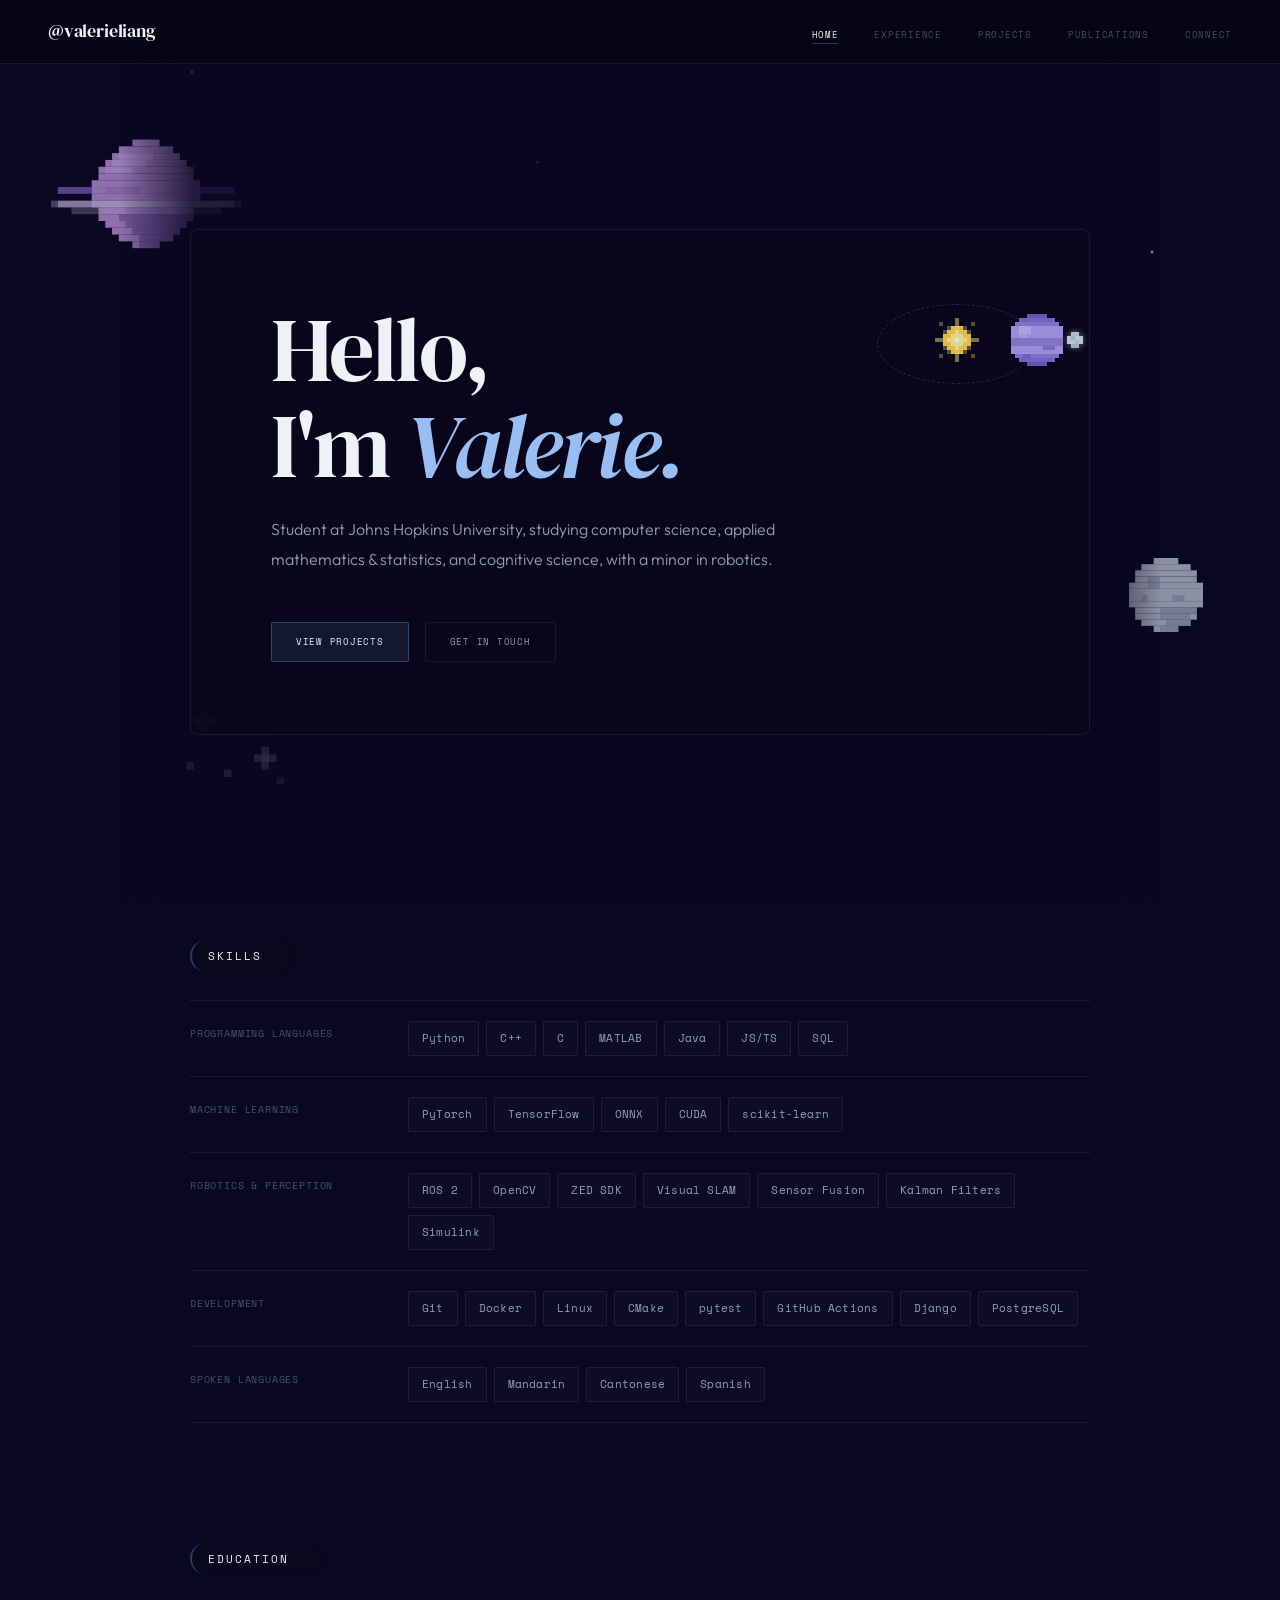
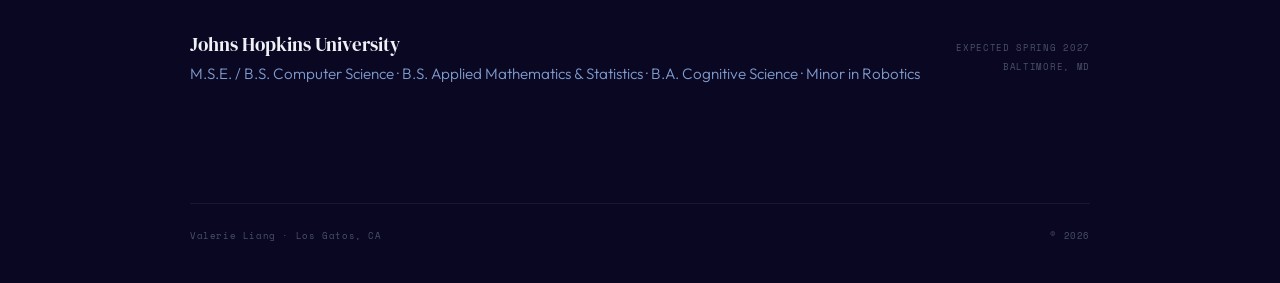
==== commit 006d8297: "Restructure site into multi-page layout, add CV content, retheme" ====
--- a/index.html
+++ b/index.html
@@ -3,614 +3,142 @@
 <head>
   <meta charset="UTF-8"/>
   <meta name="viewport" content="width=device-width, initial-scale=1.0"/>
-  <title>Valerie Liang · Portfolio</title>
+  <title>Valerie Liang</title>
+  <meta name="description" content="Valerie Liang — CS, Applied Math &amp; Statistics, and Cognitive Science at Johns Hopkins. Machine learning for robotics and perception."/>
   <link rel="preconnect" href="https://fonts.googleapis.com"/>
   <link rel="preconnect" href="https://fonts.gstatic.com" crossorigin/>
-  <link href="https://fonts.googleapis.com/css2?family=Outfit:wght@300;400;500;600&family=Silkscreen:wght@400&family=DM+Serif+Display:ital@0;1&display=swap" rel="stylesheet"/>
+  <link href="https://fonts.googleapis.com/css2?family=Outfit:wght@300;400;500;600&family=Space+Mono:wght@400;700&family=DM+Serif+Display:ital@0;1&display=swap" rel="stylesheet"/>
   <link rel="stylesheet" href="style.css"/>
 </head>
 <body>
 
-<!-- PIXEL SPRITES -->
-<div class="pixel-sprite" id="rocket" style="top:90px;left:-140px;opacity:0;">
-  <svg width="112" height="40" viewBox="0 0 28 10" xmlns="http://www.w3.org/2000/svg" style="image-rendering:pixelated;">
-    <rect x="25" y="3" width="2" height="4" fill="#c8dcff"/>
-    <rect x="27" y="4" width="1" height="2" fill="#aaccff"/>
-    <rect x="10" y="2" width="15" height="6" fill="#dde8ff"/>
-    <rect x="18" y="3" width="3" height="3" fill="#7ab4ff" opacity="0.85"/>
-    <rect x="11" y="0" width="5" height="2" fill="#a0b8e0"/>
-    <rect x="11" y="8" width="5" height="2" fill="#a0b8e0"/>
-    <rect x="9" y="3" width="2" height="4" fill="#c8d8f0"/>
-    <rect x="8" y="2" width="1" height="6" fill="#b0c4de"/>
-    <rect x="4" y="3" width="5" height="4" fill="#ffe680" opacity="0.85"/>
-    <rect x="1" y="4" width="4" height="2" fill="#ffb030" opacity="0.65"/>
-    <rect x="0" y="4" width="2" height="2" fill="#ff6020" opacity="0.35"/>
-  </svg>
-</div>
-
-<!-- SHOOTING STAR (will be repositioned dynamically) -->
-<div class="pixel-sprite shooting-star-instance" id="shooting-star" style="opacity:0; top:0; left:0;">
-  <svg width="80" height="10" viewBox="0 0 20 2" xmlns="http://www.w3.org/2000/svg" style="image-rendering:pixelated;">
-    <rect x="19" y="0" width="1" height="1" fill="white" opacity="1"/>
-    <rect x="16" y="0" width="3" height="1" fill="white" opacity="0.7"/>
-    <rect x="11" y="0" width="5" height="1" fill="white" opacity="0.4"/>
-    <rect x="5" y="1" width="6" height="1" fill="white" opacity="0.2"/>
-    <rect x="0" y="1" width="5" height="1" fill="white" opacity="0.08"/>
-  </svg>
-</div>
-
 <!-- NAVIGATION -->
 <nav>
-  <a href="#hero" class="nav-logo">@valerieliang</a>
+  <a href="index.html" class="nav-logo">@valerieliang</a>
   <ul class="nav-links">
-    <li><a href="#about">About</a></li>
-    <li><a href="#projects">Projects</a></li>
-    <li><a href="#publications">Publications</a></li>
-    <li><a href="#contact">Contact</a></li>
+    <li><a href="index.html" class="active">Home</a></li>
+    <li><a href="experience.html">Experience</a></li>
+    <li><a href="projects.html">Projects</a></li>
+    <li><a href="publications.html">Publications</a></li>
+    <li><a href="connect.html">Connect</a></li>
   </ul>
-  <button class="nav-hamburger" id="nav-hamburger">
+  <button class="nav-hamburger" id="nav-hamburger" aria-label="Menu">
     <span></span><span></span><span></span>
   </button>
 </nav>
 
 <div class="nav-drawer" id="nav-drawer">
-  <a href="#about" onclick="closeDrawer()">About</a>
-  <a href="#projects" onclick="closeDrawer()">Projects</a>
-  <a href="#publications" onclick="closeDrawer()">Publications</a>
-  <a href="#contact" onclick="closeDrawer()">Contact</a>
+  <a href="index.html">Home</a>
+  <a href="experience.html">Experience</a>
+  <a href="projects.html">Projects</a>
+  <a href="publications.html">Publications</a>
+  <a href="connect.html">Connect</a>
 </div>
 
 <div class="page-wrap">
-  <!-- HERO SECTION -->
+
+  <!-- HERO -->
   <section id="hero">
     <div class="glass" style="position:relative;">
-      <div class="solar-system" style="opacity:0.88;">
-        <div class="orbit-ring"></div>
-        <div class="solar-sun">
-          <svg width="44" height="44" viewBox="0 0 11 11" xmlns="http://www.w3.org/2000/svg" style="image-rendering:pixelated;">
-            <rect x="5" y="0" width="1" height="2" fill="#ffe080" opacity="0.55"/>
-            <rect x="5" y="9" width="1" height="2" fill="#ffe080" opacity="0.55"/>
-            <rect x="0" y="5" width="2" height="1" fill="#ffe080" opacity="0.55"/>
-            <rect x="9" y="5" width="2" height="1" fill="#ffe080" opacity="0.55"/>
-            <rect x="1" y="1" width="1" height="1" fill="#ffd060" opacity="0.40"/>
-            <rect x="9" y="1" width="1" height="1" fill="#ffd060" opacity="0.40"/>
-            <rect x="1" y="9" width="1" height="1" fill="#ffd060" opacity="0.40"/>
-            <rect x="9" y="9" width="1" height="1" fill="#ffd060" opacity="0.40"/>
-            <rect x="3" y="2" width="5" height="1" fill="#ffe898" opacity="0.35"/>
-            <rect x="3" y="8" width="5" height="1" fill="#ffe898" opacity="0.35"/>
-            <rect x="2" y="3" width="1" height="5" fill="#ffe898" opacity="0.35"/>
-            <rect x="8" y="3" width="1" height="5" fill="#ffe898" opacity="0.35"/>
-            <rect x="3" y="3" width="5" height="5" fill="#ffd84a"/>
-            <rect x="4" y="2" width="3" height="7" fill="#ffd84a"/>
-            <rect x="2" y="4" width="7" height="3" fill="#ffd84a"/>
-            <rect x="4" y="4" width="3" height="3" fill="#fff4a0"/>
-            <rect x="5" y="3" width="1" height="5" fill="#fff4a0"/>
-            <rect x="3" y="5" width="5" height="1" fill="#fff4a0"/>
-            <rect x="5" y="5" width="1" height="1" fill="#ffffff"/>
-          </svg>
-        </div>
-        <div class="orbit-arm">
-          <div class="orbit-planet">
-            <div class="moon-system">
-              <svg width="52" height="52" viewBox="0 0 13 13" xmlns="http://www.w3.org/2000/svg" style="image-rendering:pixelated;display:block;">
-                <rect x="4" y="0" width="5" height="1" fill="#7060c8"/>
-                <rect x="2" y="1" width="9" height="1" fill="#8070d8"/>
-                <rect x="1" y="2" width="11" height="1" fill="#9080e0"/>
-                <rect x="0" y="3" width="13" height="7" fill="#b0a0f4"/>
-                <rect x="1" y="10" width="11" height="1" fill="#9080e0"/>
-                <rect x="2" y="11" width="9" height="1" fill="#8070d8"/>
-                <rect x="4" y="12" width="5" height="1" fill="#7060c8"/>
-                <rect x="2" y="3" width="3" height="2" fill="#d8d0ff" opacity="0.50"/>
-                <rect x="2" y="5" width="2" height="1" fill="#d8d0ff" opacity="0.25"/>
-                <rect x="0" y="6" width="13" height="2" fill="#5040a0" opacity="0.30"/>
-                <rect x="8" y="8" width="3" height="1" fill="#6858b8" opacity="0.55"/>
-                <rect x="3" y="10" width="2" height="1" fill="#6858b8" opacity="0.45"/>
-              </svg>
-              <div class="moon-arm">
-                <div class="moon-body">
-                  <svg width="16" height="16" viewBox="0 0 4 4" xmlns="http://www.w3.org/2000/svg" style="image-rendering:pixelated;display:block;">
-                    <rect x="1" y="0" width="2" height="1" fill="#c8d4e4"/>
-                    <rect x="0" y="1" width="4" height="2" fill="#d4dfee"/>
-                    <rect x="1" y="3" width="2" height="1" fill="#b8c8d8"/>
-                    <rect x="1" y="1" width="1" height="1" fill="#a8b8cc" opacity="0.60"/>
-                    <rect x="2" y="2" width="1" height="1" fill="#a8b8cc" opacity="0.45"/>
-                  </svg>
-                </div>
-              </div>
-            </div>
-          </div>
-        </div>
-      </div>
-
-      <div class="hero-deco" id="hd-comet" style="bottom:0;left:0;opacity:0;pointer-events:none;">
-        <svg width="140" height="56" viewBox="0 0 35 14" xmlns="http://www.w3.org/2000/svg" style="image-rendering:pixelated;transform:rotate(-38deg);transform-origin:bottom left;">
-          <rect x="0" y="7" width="6" height="1" fill="#3050a0" opacity="0.10"/>
-          <rect x="4" y="6" width="6" height="2" fill="#5070c0" opacity="0.14"/>
-          <rect x="8" y="6" width="6" height="2" fill="#6080d0" opacity="0.20"/>
-          <rect x="12" y="5" width="6" height="3" fill="#70a0e0" opacity="0.30"/>
-          <rect x="16" y="5" width="6" height="3" fill="#80b0e8" opacity="0.42"/>
-          <rect x="20" y="4" width="6" height="5" fill="#90c0f0" opacity="0.55"/>
-          <rect x="24" y="4" width="4" height="5" fill="#a8d0f8" opacity="0.65"/>
-          <rect x="22" y="3" width="6" height="1" fill="#a8caf4" opacity="0.38"/>
-          <rect x="27" y="3" width="4" height="7" fill="#d0e8ff" opacity="0.45"/>
-          <rect x="28" y="2" width="4" height="9" fill="#e0f0ff" opacity="0.30"/>
-          <rect x="31" y="5" width="3" height="4" fill="#ffffff" opacity="0.95"/>
-          <rect x="30" y="5" width="1" height="4" fill="#e8f4ff" opacity="0.80"/>
-          <rect x="31" y="4" width="3" height="1" fill="#e8f4ff" opacity="0.70"/>
-          <rect x="25" y="5" width="1" height="1" fill="#ffffff" opacity="0.55"/>
-        </svg>
-      </div>
+      <!-- Sun, planet, moon and comet are injected here by main.js -->
+      <div id="hero-decor"></div>
 
       <h1 class="hero-name">Hello,<br/>I'm <em>Valerie.</em></h1>
+      <p class="hero-tagline">
+        Student at Johns Hopkins University, studying computer science,
+        applied mathematics &amp; statistics, and cognitive science, with a
+        minor in robotics.
+      </p>
       <div class="hero-cta">
-        <a href="#projects" class="btn btn-primary">View Projects</a>
-        <a href="#contact" class="btn btn-ghost">Get in Touch</a>
+        <a href="projects.html" class="btn btn-primary">View Projects</a>
+        <a href="connect.html" class="btn btn-ghost">Get in Touch</a>
       </div>
     </div>
   </section>
 
-  <!-- ABOUT SECTION -->
-  <div class="section-wrap" id="about">
-    <p class="section-label reveal">About</p>
-    <div class="glass reveal">
-      <div class="about-grid">
-        <div class="about-bio">
-          <p style="font-size:1.05rem;color:var(--text-hi);line-height:1.8;">
-            Studying <strong style="font-weight:500;color:#c8dcff;">Computer Science, Applied Mathematics &amp; Statistics, and Cognitive Science</strong> at Johns Hopkins University.
-          </p>
-          <p style="font-size:0.9rem;margin-top:1rem;">
-            Passionate about machine learning, robotics, and computer vision — exploring how algorithms can perceive, reason, and interact with the world.
-          </p>
-        </div>
-        <div class="skills-col">
-          <div class="skill-group">
-            <p class="skill-group-label">Languages</p>
-            <div class="pills">
-              <span class="pill">Python</span><span class="pill">C++</span><span class="pill">Java</span>
-              <span class="pill">C</span><span class="pill">JS/TS</span><span class="pill">MATLAB</span><span class="pill">SQL</span>
-            </div>
-          </div>
-          <div style="height:1px;background:var(--glass-border);margin:16px 0;"></div>
-          <div class="skill-group">
-            <p class="skill-group-label">Interests</p>
-            <div class="pills">
-              <span class="pill">ML / AI</span><span class="pill">Computer Vision</span>
-              <span class="pill">Autonomous Systems</span><span class="pill">Robotics</span>
-            </div>
-          </div>
+  <!-- SKILLS -->
+  <div class="section-wrap" id="skills">
+    <p class="section-label reveal">Skills</p>
+    <div class="skills-list stagger">
+
+      <div class="skill-row">
+        <p class="skill-row-label">Programming Languages</p>
+        <div class="pills">
+          <span class="pill">Python</span><span class="pill">C++</span>
+          <span class="pill">C</span><span class="pill">MATLAB</span>
+          <span class="pill">Java</span><span class="pill">JS/TS</span>
+          <span class="pill">SQL</span>
         </div>
       </div>
+
+      <div class="skill-row">
+        <p class="skill-row-label">Machine Learning</p>
+        <div class="pills">
+          <span class="pill">PyTorch</span><span class="pill">TensorFlow</span>
+          <span class="pill">ONNX</span><span class="pill">CUDA</span>
+          <span class="pill">scikit-learn</span>
+        </div>
+      </div>
+
+      <div class="skill-row">
+        <p class="skill-row-label">Robotics &amp; Perception</p>
+        <div class="pills">
+          <span class="pill">ROS 2</span><span class="pill">OpenCV</span>
+          <span class="pill">ZED SDK</span><span class="pill">Visual SLAM</span>
+          <span class="pill">Sensor Fusion</span><span class="pill">Kalman Filters</span>
+          <span class="pill">Simulink</span>
+        </div>
+      </div>
+
+      <div class="skill-row">
+        <p class="skill-row-label">Development</p>
+        <div class="pills">
+          <span class="pill">Git</span><span class="pill">Docker</span>
+          <span class="pill">Linux</span><span class="pill">CMake</span>
+          <span class="pill">pytest</span><span class="pill">GitHub Actions</span>
+          <span class="pill">Django</span><span class="pill">PostgreSQL</span>
+        </div>
+      </div>
+
+      <div class="skill-row">
+        <p class="skill-row-label">Spoken Languages</p>
+        <div class="pills">
+          <span class="pill">English</span><span class="pill">Mandarin</span>
+          <span class="pill">Cantonese</span><span class="pill">Spanish</span>
+        </div>
+      </div>
+
     </div>
   </div>
 
-  <!-- PROJECTS SECTION -->
-  <div class="section-wrap" id="projects">
-    <p class="section-label reveal">Projects</p>
-    <div class="projects-grid stagger">
-      <p class="project-subhead">Research</p>
-      <a href="https://github.com/valerieliang/rfi-mitigation" target="_blank" rel="noopener" class="project-card">
-        <div class="project-main">
-          <p class="project-lang">Python · Signal Processing · ML</p>
-          <div class="project-name">RFI Mitigation for the NISAR Satellite Mission</div>
-          <p class="project-desc">Radio frequency interference detection and mitigation, developed as part of the SURF@JPL 2026 project.</p>
+  <!-- EDUCATION -->
+  <div class="section-wrap" id="education">
+    <p class="section-label reveal">Education</p>
+    <div class="stagger">
+      <article class="exp-item">
+        <div class="exp-head">
+          <div>
+            <h3 class="exp-role">Johns Hopkins University</h3>
+            <p class="exp-org">
+              M.S.E. / B.S. Computer Science · B.S. Applied Mathematics &amp;
+              Statistics · B.A. Cognitive Science · Minor in Robotics
+            </p>
+          </div>
+          <div class="exp-meta">
+            <span class="exp-date">Expected Spring 2027</span>
+            <span class="exp-loc">Baltimore, MD</span>
+          </div>
         </div>
-        <span class="project-arrow">↗</span>
-      </a>
-      <a href="https://github.com/valerieliang/steering-coconut-llm" target="_blank" class="project-card">
-        <div class="project-main">
-          <p class="project-lang">Python · PyTorch · NLP</p>
-          <div class="project-name">Causal Intervention Analysis of Coconut LLM</div>
-          <p class="project-desc">Steering vector experiments for Coconut LLM. Extract and analyze steering vectors using contrastive pair methods (swap / cross-pair) to manipulate latent reasoning trajectories and evaluate superposition effects on question answering.</p>
-        </div>
-        <span class="project-arrow">↗</span>
-      </a>
-      <a href="https://github.com/valerieliang/monte-carlo-slam-maps" target="_blank" class="project-card">
-        <div class="project-main">
-          <p class="project-lang">Python · SLAM · EKF</p>
-          <div class="project-name">Monte Carlo EKF-SLAM Simulator</div>
-          <p class="project-desc">Active EKF-SLAM simulator for autonomous exploration of unknown 2D environments. The robot constructs a feature-based map using an Extended Kalman Filter and selects navigation goals through Monte Carlo sampling driven by positional uncertainty and information gain.</p>
-        </div>
-        <span class="project-arrow">↗</span>
-      </a>
-      <p class="project-subhead">Just for Fun</p>
-      <a href="https://github.com/valerieliang/desktop-pet" target="_blank" rel="noopener" class="project-card">
-        <div class="project-main">
-          <p class="project-lang">Python · Desktop UI</p>
-          <div class="project-name">Desktop Pet</div>
-          <p class="project-desc">An animated companion that lives on the desktop, wandering across windows and reacting to the cursor.</p>
-        </div>
-        <span class="project-arrow">↗</span>
-      </a>
-      <a href="https://github.com/valerieliang/asteroid-risk-database" target="_blank" class="project-card">
-        <div class="project-main">
-          <p class="project-lang">SQL · Python · PHP</p>
-          <div class="project-name">Asteroid Risk Database</div>
-          <p class="project-desc">Processes 40,000+ NASA JPL Near-Earth Objects through a Random Forest classifier (AUC &gt; 0.99) and anomaly detection to generate risk scores (0–100) for every NEO. Interactive web interface with 16 analytical queries, orbital visualizations, and real-time threat ranking.</p>
-        </div>
-        <span class="project-arrow">↗</span>
-      </a>
-      <a href="https://github.com/Johns-Hopkins-URC-Mars-Rover/autonomous_navigation" target="_blank" class="project-card">
-        <div class="project-main">
-          <p class="project-lang">Python · ROS2 · ZED SDK</p>
-          <div class="project-name">JHU URC Rover Autonomy Pipeline</div>
-          <p class="project-desc">Real-time autonomous navigation pipeline for the JHU Mars Rover Team's URC competition entry. Fuses ZED stereo visual odometry, scene understanding (wall/hallway detection, depth clustering), and YOLOv8 object detection into a unified loop.</p>
-        </div>
-        <span class="project-arrow">↗</span>
-      </a>
-      <!-- <a href="https://github.com/valerieliang/semesterly" target="_blank" class="project-card">
-        <div class="project-main">
-          <p class="project-lang">Python · Django · PostgreSQL</p>
-          <div class="project-name">Semester.ly</div>
-          <p class="project-desc">Full-stack course scheduling platform serving 6,000+ students across multiple universities. Built automated prerequisite checker with PDF transcript parsing.</p>
-        </div>
-        <span class="project-arrow">↗</span>
-      </a> -->
-    </div>
-    <p style="margin-top:24px;font-family:var(--mono);font-size:0.68rem;letter-spacing:0.08em;">
-      <a href="https://github.com/valerieliang" style="color:rgba(160,200,255,0.92);text-decoration:none;">See more projects ↗</a>
-    </p>
-  </div>
-
-  <!-- PUBLICATIONS SECTION -->
-  <div class="section-wrap" id="publications">
-    <p class="section-label reveal">Publications & Presentations</p>
-    <div class="stagger">
-      <div class="pub-item" role="button" tabindex="0"
-        data-abstract="Traditional truck delivery systems face challenges in traffic congestion and remote accessibility, while drones are limited by payload capacity and operational range. To overcome these limitations, we propose a hybrid truck-drone last-mile delivery (LMD) framework featuring dynamic drone-truck rendezvous and unidirectional coordination. In our system, trucks serve as mobile depots, launching and retrieving drones in parallel to enhance delivery speed and coverage. We introduce a multi-agent reinforcement learning (MARL) model with asymmetric coordination: truck agents, modeled using Deep Q-Networks (DQN), optimize road routing, while drone agents, trained via Proximal Policy Optimization (PPO), leverage real-time truck state data to independently decide when to deliver or intercept the moving truck. This one-way coordination enables scalable, context-aware decision-making without centralized control. Evaluated on real-world maps using the University of Tennessee's REACH platform, our approach achieved up to 48% faster delivery times compared to truck-only logistics in trials with one truck and two drones. This framework is especially valuable for time-critical deliveries such as vaccines or emergency supplies to remote or disaster-affected regions, improving reliability, reducing costs, and increasing first-attempt success."
-        data-title="Decentralized multi-agent reinforcement learning for hybrid truck-drone last-mile delivery."
-        data-authors="Liang V., Deniz, S., Chakraborty, S."
-        data-venue="Transportation Research Board 105th Annual Meeting, 2026"
-        onclick="openAbstractModal(this)"
-        onkeydown="if(event.key==='Enter'||event.key===' ')openAbstractModal(this)">
-        <span class="pub-year">2026</span>
-        <div>
-          <p class="pub-title">Decentralized multi-agent reinforcement learning for hybrid truck-drone last-mile delivery.</p>
-          <p class="pub-authors">Liang V., Deniz, S., Chakraborty, S.</p>
-          <p class="pub-venue">Transportation Research Board 105th Annual Meeting, 2026</p>
-        </div>
-        <span class="pub-abstract-hint">Abstract ↗</span>
-      </div>
-    </div>
-
-  <!-- ABSTRACT MODAL -->
-  <div id="abstract-modal" class="abstract-modal-overlay" role="dialog" aria-modal="true" aria-labelledby="modal-title" onclick="closeAbstractModal(event)">
-    <div class="abstract-modal-card">
-      <button class="abstract-modal-close" onclick="closeAbstractModal()" aria-label="Close">&times;</button>
-      <p class="abstract-modal-venue" id="modal-venue"></p>
-      <h3 class="abstract-modal-title" id="modal-title"></h3>
-      <p class="abstract-modal-authors" id="modal-authors"></p>
-      <div class="abstract-modal-divider"></div>
-      <p class="abstract-modal-label">Abstract</p>
-      <p class="abstract-modal-text" id="modal-abstract"></p>
-    </div>
-  </div>
-  </div>
-
-  <!-- CONTACT SECTION -->
-  <div class="section-wrap" id="contact">
-    <p class="section-label reveal">Contact</p>
-    <div class="glass reveal" id="contact-glass">
-      <h2 class="contact-heading">Let's <em>connect</em>!</h2>
-      <div>
-        <a href="https://github.com/valerieliang" class="contact-link" target="_blank" rel="noopener noreferrer">
-          <span class="link-label">GitHub</span>
-          github.com/valerieliang
-          <span class="link-arrow">→</span>
-        </a>
-        <a href="https://linkedin.com/in/valerie-liang" class="contact-link" target="_blank" rel="noopener noreferrer">
-          <span class="link-label">LinkedIn</span>
-          linkedin.com/in/valerie-liang
-          <span class="link-arrow">→</span>
-        </a>
-      </div>
-      <div class="alien-wrap" id="alien" style="opacity:0;">
-        <svg width="64" height="80" viewBox="0 0 16 20" xmlns="http://www.w3.org/2000/svg" style="image-rendering:pixelated;">
-          <rect x="5" y="0" width="1" height="2" fill="#80d890"/>
-          <rect x="9" y="0" width="1" height="2" fill="#80d890"/>
-          <rect x="4" y="0" width="1" height="1" fill="#a0ffb0"/>
-          <rect x="10" y="0" width="1" height="1" fill="#a0ffb0"/>
-          <rect x="3" y="2" width="9" height="1" fill="#70c880"/>
-          <rect x="2" y="3" width="11" height="5" fill="#80d890"/>
-          <rect x="3" y="8" width="9" height="1" fill="#70c880"/>
-          <rect x="3" y="4" width="3" height="3" fill="#101820"/>
-          <rect x="9" y="4" width="3" height="3" fill="#101820"/>
-          <rect x="3" y="4" width="1" height="1" fill="white" opacity="0.7"/>
-          <rect x="9" y="4" width="1" height="1" fill="white" opacity="0.7"/>
-          <rect x="5" y="7" width="5" height="1" fill="#50a860"/>
-          <rect x="4" y="6" width="1" height="1" fill="#50a860"/>
-          <rect x="10" y="6" width="1" height="1" fill="#50a860"/>
-          <rect x="4" y="9" width="7" height="5" fill="#70c880"/>
-          <rect x="3" y="10" width="9" height="3" fill="#80d890"/>
-          <rect x="6" y="10" width="3" height="2" fill="#50a060" opacity="0.5"/>
-          <rect x="1" y="9" width="2" height="4" fill="#70c880"/>
-          <rect x="0" y="12" width="2" height="2" fill="#60b870"/>
-          <g class="alien-arm">
-            <rect x="12" y="9" width="2" height="2" fill="#70c880"/>
-            <rect x="13" y="7" width="2" height="3" fill="#70c880"/>
-            <rect x="13" y="6" width="2" height="3" fill="#60b870"/>
-            <rect x="14" y="5" width="2" height="2" fill="#80d890"/>
-            <rect x="14" y="4" width="1" height="1" fill="#a0ffb0"/>
-          </g>
-          <rect x="5" y="14" width="2" height="4" fill="#60b870"/>
-          <rect x="8" y="14" width="2" height="4" fill="#60b870"/>
-          <rect x="4" y="17" width="3" height="2" fill="#409050"/>
-          <rect x="8" y="17" width="3" height="2" fill="#409050"/>
-          <rect x="0" y="9" width="1" height="5" fill="#888898"/>
-          <rect x="1" y="9" width="3" height="2" fill="#ff6060" style="animation:flagSway 2s ease-in-out infinite;transform-origin:1px 9px"/>
-        </svg>
-      </div>
+      </article>
     </div>
   </div>
 
   <footer>
     <span>Valerie Liang · Los Gatos, CA</span>
-    <span>© 2026</span>
+    <span>&copy; 2026</span>
   </footer>
 </div>
 
-<script>
-  // --- ENHANCED RANDOM SHOOTING STAR SYSTEM ---
-  const shootingStar = document.getElementById('shooting-star');
-  let isAnimating = false;
-  
-  function randomRange(min, max) {
-    return min + Math.random() * (max - min);
-  }
-  
-  function getRandomAngle() {
-    return randomRange(-25, 25);
-  }
-  
-  function getTravelDistance() {
-    return window.innerWidth * randomRange(0.45, 0.9);
-  }
-  
-  function getRandomStartPosition() {
-    const startX = randomRange(0, window.innerWidth * 0.7);
-    const startY = randomRange(window.innerHeight * 0.05, window.innerHeight * 0.85);
-    return { startX, startY };
-  }
-  
-  function launchRandomShootingStar() {
-    if (isAnimating) return;
-    isAnimating = true;
-    const { startX, startY } = getRandomStartPosition();
-    const angleDeg = getRandomAngle();
-    const travelDist = getTravelDistance();
-    const rad = angleDeg * Math.PI / 180;
-    const endX = startX + travelDist;
-    const endY = startY + travelDist * Math.tan(rad);
-    
-    shootingStar.style.transition = 'none';
-    shootingStar.style.opacity = '0';
-    shootingStar.style.left = startX + 'px';
-    shootingStar.style.top = startY + 'px';
-    shootingStar.style.transform = `rotate(${angleDeg}deg)`;
-    void shootingStar.offsetHeight;
-    
-    const duration = randomRange(0.45, 1.1);
-    shootingStar.style.transition = `left ${duration}s linear, top ${duration}s linear, opacity 0.12s linear`;
-    
-    requestAnimationFrame(() => {
-      shootingStar.style.opacity = '0.85';
-      shootingStar.style.left = endX + 'px';
-      shootingStar.style.top = endY + 'px';
-      setTimeout(() => {
-        shootingStar.style.opacity = '0';
-        setTimeout(() => { isAnimating = false; }, 200);
-      }, duration * 1000);
-    });
-  }
-  
-  function scheduleRandomStar() {
-    const nextDelay = randomRange(2500, 8000);
-    setTimeout(() => {
-      if (!isAnimating) launchRandomShootingStar();
-      scheduleRandomStar();
-    }, nextDelay);
-  }
-  
-  let lastScrollFire = 0;
-  window.addEventListener('scroll', () => {
-    const now = Date.now();
-    if (now - lastScrollFire > 1200 && !isAnimating && Math.random() < 0.28) {
-      lastScrollFire = now;
-      launchRandomShootingStar();
-    }
-  });
-  
-  setTimeout(() => { if (!isAnimating) launchRandomShootingStar(); }, 1800);
-  scheduleRandomStar();
-  
-  // --- ROCKET ANIMATION (FIXED: triggers reliably when entering projects section) ---
-  const rocket = document.getElementById('rocket');
-  let rocketActive = false;
-  let rocketDone = false;
-  let currentRocketAnimation = null;
-  const ROCKET_TRAVEL = 600;
-  
-  function launchRocket(laneY) {
-    if (rocketActive) return;
-    rocketActive = true;
-    rocketDone = false;
-    
-    // Cancel any ongoing transition to prevent conflicts
-    rocket.style.transition = '';
-    
-    // Set initial position
-    rocket.style.left = '-140px';
-    rocket.style.top = laneY + 'px';
-    rocket.style.opacity = '0.65';
-    
-    // Force reflow
-    void rocket.offsetHeight;
-    
-    // Calculate end position and animate
-    const endLeft = window.innerWidth + 140;
-    const startScrollY = window.scrollY;
-    
-    function animateRocket() {
-      const currentScrollY = window.scrollY;
-      const scrolled = currentScrollY - startScrollY;
-      const progress = Math.min(scrolled / ROCKET_TRAVEL, 1);
-      const currentLeft = -140 + progress * (window.innerWidth + 280);
-      rocket.style.left = currentLeft + 'px';
-      
-      if (progress < 1 && rocketActive) {
-        currentRocketAnimation = requestAnimationFrame(animateRocket);
-      } else {
-        if (rocketActive) {
-          rocket.style.opacity = '0';
-          rocketActive = false;
-          rocketDone = true;
-        }
-        if (currentRocketAnimation) {
-          cancelAnimationFrame(currentRocketAnimation);
-          currentRocketAnimation = null;
-        }
-      }
-    }
-    
-    if (currentRocketAnimation) cancelAnimationFrame(currentRocketAnimation);
-    currentRocketAnimation = requestAnimationFrame(animateRocket);
-  }
-  
-  // Trigger rocket on scroll with multiple conditions
-  let rocketTriggered = false;
-  let rocketPhase = 0;
-  let hasTriggeredNearProjects = false;
-  
-  function checkAndLaunchRocket() {
-    const scrollY = window.scrollY;
-    const projectsSection = document.getElementById('projects');
-    const aboutSection = document.getElementById('about');
-    
-    if (!projectsSection) return;
-    
-    const projectsTop = projectsSection.offsetTop;
-    const aboutBottom = aboutSection ? aboutSection.offsetTop + aboutSection.offsetHeight : 0;
-    const viewportMid = window.innerHeight * 0.4;
-    
-    // Phase 0: initial rocket when scrolling past hero (first ~80px)
-    if (rocketPhase === 0 && scrollY > 80 && !rocketActive && !rocketDone) {
-      launchRocket(72 + Math.random() * 40);
-      rocketPhase = 1;
-    }
-    
-    // Phase 1: rocket when entering projects section (when projects comes into view)
-    if (rocketPhase === 1 && !rocketActive && !hasTriggeredNearProjects) {
-      // Trigger when projects section is near viewport (within 150px of entering)
-      const projectsRelativeTop = projectsTop - scrollY;
-      if (projectsRelativeTop < viewportMid + 100 && projectsRelativeTop > -200) {
-        launchRocket(64 + Math.random() * 50);
-        hasTriggeredNearProjects = true;
-        rocketPhase = 2;
-      }
-    }
-    
-    // Phase 2: reset when scrolled back to top
-    if (scrollY < 60) {
-      rocketPhase = 0;
-      rocketDone = false;
-      hasTriggeredNearProjects = false;
-      if (rocketActive) {
-        rocketActive = false;
-        rocket.style.opacity = '0';
-        if (currentRocketAnimation) {
-          cancelAnimationFrame(currentRocketAnimation);
-          currentRocketAnimation = null;
-        }
-      }
-    }
-  }
-  
-  // Also trigger rocket when clicking the "View Projects" button
-  const viewProjectsBtn = document.querySelector('.btn-primary');
-  if (viewProjectsBtn) {
-    viewProjectsBtn.addEventListener('click', (e) => {
-      e.preventDefault();
-      const projectsSection = document.getElementById('projects');
-      if (projectsSection) {
-        projectsSection.scrollIntoView({ behavior: 'smooth' });
-        // Slight delay to allow scroll to start
-        setTimeout(() => {
-          if (!rocketActive && rocketPhase !== 2) {
-            launchRocket(70 + Math.random() * 45);
-            rocketPhase = 2;
-            hasTriggeredNearProjects = true;
-          }
-        }, 200);
-      }
-    });
-  }
-  
-  window.addEventListener('scroll', () => {
-    checkAndLaunchRocket();
-  });
-  
-  // Initial check
-  setTimeout(checkAndLaunchRocket, 100);
-  
-  // Alien visibility
-  const alien = document.getElementById('alien');
-  const alienObs = new IntersectionObserver(e => {
-    e.forEach(e => { alien.style.opacity = e.isIntersecting ? '1' : '0'; });
-  }, { threshold: 0.3 });
-  if (document.getElementById('contact-glass')) alienObs.observe(document.getElementById('contact-glass'));
-  
-  // Scroll reveal
-  const revealEls = document.querySelectorAll('.reveal, .stagger');
-  const observer = new IntersectionObserver(e => {
-    e.forEach(e => {
-      if (e.isIntersecting) {
-        e.target.classList.add('visible');
-        observer.unobserve(e.target);
-      }
-    });
-  }, { threshold: 0.1 });
-  revealEls.forEach(el => observer.observe(el));
-  
-  // Mobile menu
-  const hamburger = document.getElementById('nav-hamburger');
-  const drawer = document.getElementById('nav-drawer');
-  hamburger.addEventListener('click', () => {
-    const isOpen = hamburger.classList.toggle('open');
-    drawer.classList.toggle('open', isOpen);
-  });
-  function closeDrawer() {
-    hamburger.classList.remove('open');
-    drawer.classList.remove('open');
-  }
-  window.closeDrawer = closeDrawer;
-  window.addEventListener('scroll', closeDrawer, { passive: true });
-
-  // --- ABSTRACT MODAL ---
-  function openAbstractModal(el) {
-    const modal = document.getElementById('abstract-modal');
-    document.getElementById('modal-title').textContent = el.dataset.title;
-    document.getElementById('modal-authors').textContent = el.dataset.authors;
-    document.getElementById('modal-venue').textContent = el.dataset.venue;
-    document.getElementById('modal-abstract').textContent = el.dataset.abstract;
-    modal.classList.add('open');
-    document.body.style.overflow = 'hidden';
-    modal.querySelector('.abstract-modal-card').focus();
-  }
-
-  function closeAbstractModal(e) {
-    if (e && e.target !== document.getElementById('abstract-modal') && !e.target.classList.contains('abstract-modal-close')) return;
-    document.getElementById('abstract-modal').classList.remove('open');
-    document.body.style.overflow = '';
-  }
-
-  document.addEventListener('keydown', e => {
-    if (e.key === 'Escape') {
-      document.getElementById('abstract-modal').classList.remove('open');
-      document.body.style.overflow = '';
-    }
-  });
-
-  window.openAbstractModal = openAbstractModal;
-  window.closeAbstractModal = closeAbstractModal;
-</script>
+<script src="main.js"></script>
 </body>
-</html>+</html>
--- a/style.css
+++ b/style.css
@@ -7,9 +7,12 @@
 :root {
   --nav-h: 64px;
   --serif: 'DM Serif Display', Georgia, serif;
-  --mono: 'Silkscreen', monospace;
+  /* Was Silkscreen. As a pixel font its C and O are near-identical below
+     about 12px, which is the size most labels here use. Space Mono keeps the
+     retro machine feel with letterforms that separate at small sizes. */
+  --mono: 'Space Mono', 'Courier New', monospace;
   --sans: 'Outfit', sans-serif;
-  --glass-bg: rgba(8,8,16,0.55);
+  --glass-bg: rgba(9,7,26,0.78);
   --glass-border: rgba(255,255,255,0.07);
   --text-hi: #eef2f7;
   --text-mid: rgba(200,215,235,0.72);
@@ -28,12 +31,9 @@
   color: var(--text-hi);
   line-height: 1.75;
   -webkit-font-smoothing: antialiased;
-  background-color: #07061a;
-  background-image:
-    radial-gradient(ellipse 70% 50% at 15% 5%, rgba(80,30,160,0.45) 0%, transparent 55%),
-    radial-gradient(ellipse 55% 45% at 85% 85%, rgba(20,10,120,0.50) 0%, transparent 55%),
-    radial-gradient(ellipse 45% 38% at 50% 40%, rgba(60,20,140,0.25) 0%, transparent 48%),
-    radial-gradient(ellipse 100% 100% at 50% 50%, #0b0920 0%, #040310 100%);
+  /* Deep indigo, and flat. Every decorative layer below is kept out of the
+     900px reading column, so contrast under text never changes. */
+  background-color: #0a0722;
   min-height: 100vh;
   overflow-x: hidden;
 }
@@ -63,24 +63,6 @@
   pointer-events: none;
 }
 
-body::after {
-  content: '';
-  position: fixed;
-  inset: 0;
-  z-index: 0;
-  background:
-    radial-gradient(ellipse 40% 30% at 28% 18%, rgba(100,50,220,0.14) 0%, transparent 70%),
-    radial-gradient(ellipse 48% 38% at 74% 72%, rgba(40,20,180,0.12) 0%, transparent 70%),
-    radial-gradient(ellipse 30% 22% at 60% 10%, rgba(130,60,200,0.08) 0%, transparent 65%);
-  animation: nebulaDrift 22s ease-in-out infinite alternate;
-  pointer-events: none;
-}
-
-@keyframes nebulaDrift {
-  from { transform: translate(0,0) scale(1); }
-  to { transform: translate(16px,-12px) scale(1.03); }
-}
-
 .pixel-sprite {
   position: fixed;
   z-index: 10;
@@ -367,32 +349,6 @@
   padding: 40px 0 80px;
 }
 
-/* About */
-.about-grid {
-  display: grid;
-  grid-template-columns: 1fr 1fr;
-  gap: 56px;
-}
-
-.about-bio {
-  font-size: 0.95rem;
-  color: var(--text-mid);
-  line-height: 1.9;
-}
-
-.skill-group {
-  margin-bottom: 22px;
-}
-
-.skill-group-label {
-  font-family: var(--mono);
-  font-size: 0.52rem;
-  letter-spacing: 0.12em;
-  text-transform: uppercase;
-  color: var(--text-lo);
-  margin-bottom: 10px;
-}
-
 .pills {
   display: flex;
   flex-wrap: wrap;
@@ -401,11 +357,12 @@
 
 .pill {
   font-family: var(--mono);
-  font-size: 0.55rem;
+  font-size: 0.68rem;
+  letter-spacing: 0.02em;
   color: var(--text-mid);
   border: 1px solid var(--glass-border);
   background: rgba(255,255,255,0.02);
-  padding: 5px 11px;
+  padding: 7px 13px;
   border-radius: 2px;
   transition: border-color 0.2s, color 0.2s;
 }
@@ -421,19 +378,6 @@
   display: flex;
   flex-direction: column;
   gap: 10px;
-}
-
-.project-subhead {
-  font-family: var(--mono);
-  font-size: 0.6rem;
-  letter-spacing: 0.14em;
-  text-transform: uppercase;
-  color: var(--text-lo);
-  margin: 26px 0 2px;
-}
-
-.project-subhead:first-child {
-  margin-top: 0;
 }
 
 .project-card {
@@ -473,9 +417,9 @@
 }
 
 .project-desc {
-  font-size: 0.875rem;
+  font-size: 1rem;
   color: var(--text-mid);
-  line-height: 1.75;
+  line-height: 1.7;
 }
 
 .project-arrow {
@@ -628,9 +572,9 @@
 }
 
 .abstract-modal-text {
-  font-size: 0.9rem;
+  font-size: 1rem;
   color: var(--text-mid);
-  line-height: 1.85;
+  line-height: 1.8;
 }
 
 @media (max-width: 700px) {
@@ -676,7 +620,7 @@
 }
 
 .pub-venue {
-  font-size: 0.82rem;
+  font-size: 0.9rem;
   color: var(--text-mid);
   font-style: italic;
 }
@@ -705,7 +649,7 @@
   border-bottom: 1px solid var(--glass-border);
   text-decoration: none;
   color: var(--text-mid);
-  font-size: 0.9rem;
+  font-size: 1rem;
   transition: color 0.2s;
 }
 
@@ -773,13 +717,26 @@
   transition: opacity 0.6s cubic-bezier(0.22,1,0.36,1), transform 0.6s cubic-bezier(0.22,1,0.36,1);
 }
 
-.stagger.visible > *:nth-child(1) { transition-delay: 0s;    opacity: 1; transform: none; }
-.stagger.visible > *:nth-child(2) { transition-delay: 0.08s; opacity: 1; transform: none; }
-.stagger.visible > *:nth-child(3) { transition-delay: 0.16s; opacity: 1; transform: none; }
-.stagger.visible > *:nth-child(4) { transition-delay: 0.24s; opacity: 1; transform: none; }
-.stagger.visible > *:nth-child(5) { transition-delay: 0.32s; opacity: 1; transform: none; }
-.stagger.visible > *:nth-child(6) { transition-delay: 0.40s; opacity: 1; transform: none; }
-.stagger.visible > *:nth-child(7) { transition-delay: 0.48s; opacity: 1; transform: none; }
+.stagger.visible > * {
+  opacity: 1;
+  transform: none;
+}
+
+.stagger.visible > *:nth-child(1)  { transition-delay: 0s;    }
+.stagger.visible > *:nth-child(2)  { transition-delay: 0.08s; }
+.stagger.visible > *:nth-child(3)  { transition-delay: 0.16s; }
+.stagger.visible > *:nth-child(4)  { transition-delay: 0.24s; }
+.stagger.visible > *:nth-child(5)  { transition-delay: 0.32s; }
+.stagger.visible > *:nth-child(6)  { transition-delay: 0.40s; }
+.stagger.visible > *:nth-child(7)  { transition-delay: 0.48s; }
+.stagger.visible > *:nth-child(8)  { transition-delay: 0.56s; }
+.stagger.visible > *:nth-child(9)  { transition-delay: 0.64s; }
+.stagger.visible > *:nth-child(10) { transition-delay: 0.72s; }
+.stagger.visible > *:nth-child(11) { transition-delay: 0.80s; }
+.stagger.visible > *:nth-child(12) { transition-delay: 0.88s; }
+
+/* Anything past the twelfth shares the last delay rather than waiting longer. */
+.stagger.visible > *:nth-child(n+13) { transition-delay: 0.96s; }
 
 @keyframes riseIn {
   from { opacity: 0; transform: translateY(20px); }
@@ -804,12 +761,15 @@
   50% { transform: skewY(5deg); }
 }
 
-/* Comet animation */
+/* Comet animation.
+   The travel is deliberately short. The comet now starts below the planet
+   orbit alongside the intro paragraph rather than in the corner of the card,
+   so a long sweep would carry it straight off the edge. */
 @keyframes cometZoom {
-  0% { opacity: 0; transform: translate(-180px, 180px); }
-  8% { opacity: 0.85; }
-  80% { opacity: 0.80; }
-  100% { opacity: 0; transform: translate(260px, -260px); }
+  0% { opacity: 0; transform: translate(-90px, 90px); }
+  10% { opacity: 0.85; }
+  78% { opacity: 0.75; }
+  100% { opacity: 0; transform: translate(120px, -120px); }
 }
 
 #hd-comet {
@@ -945,10 +905,6 @@
   .glass {
     padding: 40px 24px;
   }
-  .about-grid {
-    grid-template-columns: 1fr;
-    gap: 36px;
-  }
   .page-wrap {
     padding: 0 14px;
   }
@@ -983,6 +939,15 @@
     top: 10px;
     right: 16px;
   }
+  /* The orbit is smaller here, so the comet follows it up the card. */
+  #hd-comet {
+    top: 150px;
+    right: 10px;
+  }
+  #hd-comet svg {
+    width: 96px;
+    height: auto;
+  }
   .orbit-ring {
     width: 96px;
     height: 48px;
@@ -1037,4 +1002,508 @@
     font-size: 0.56rem;
     letter-spacing: 0.14em;
   }
-}+}
+/* =========================================================================
+   MULTI-PAGE ADDITIONS
+
+   Everything below was added when the single scrolling page was split into
+   Home / Experience / Projects / About. Grouped here rather than merged into
+   the sections above so the original single-page styles stay easy to find.
+   ========================================================================= */
+
+/* --- Active nav item -----------------------------------------------------
+   Set per page in the markup, so it works without JavaScript. */
+.nav-links a.active {
+  color: var(--text-hi);
+}
+
+.nav-links a.active::after {
+  width: 100%;
+}
+
+.nav-drawer a.active {
+  color: var(--text-hi);
+}
+
+/* --- Hero tagline -------------------------------------------------------- */
+.hero-tagline {
+  max-width: 46ch;
+  font-size: 1rem;
+  color: var(--text-mid);
+  line-height: 1.85;
+  margin-top: -12px;
+  opacity: 0;
+  animation: riseIn 1s cubic-bezier(0.22, 1, 0.36, 1) forwards 0.7s;
+}
+
+/* --- Sub-page headers ----------------------------------------------------
+   The hero supplies its own top spacing; other pages need to clear the
+   fixed nav themselves. */
+.page-head {
+  width: 100%;
+  max-width: 900px;
+  padding: calc(var(--nav-h) + 72px) 0 8px;
+}
+
+.page-title {
+  font-family: var(--serif);
+  font-size: clamp(2.4rem, 5.5vw, 3.6rem);
+  font-weight: 500;
+  line-height: 1.15;
+  letter-spacing: -0.02em;
+  color: var(--text-hi);
+  margin-bottom: 20px;
+}
+
+.page-intro {
+  max-width: 62ch;
+  font-size: 1rem;
+  color: var(--text-mid);
+  line-height: 1.85;
+}
+
+.page-intro a {
+  color: rgba(160, 200, 255, 0.92);
+  text-decoration: none;
+  border-bottom: 1px solid rgba(160, 200, 255, 0.28);
+}
+
+.page-intro a:hover {
+  border-bottom-color: rgba(160, 200, 255, 0.7);
+}
+
+/* --- Section label suffix, e.g. "Theses  in progress" -------------------- */
+/* --- "See more" style links ---------------------------------------------- */
+.more-link {
+  margin-top: 24px;
+  font-family: var(--mono);
+  font-size: 0.68rem;
+  letter-spacing: 0.08em;
+}
+
+.more-link a {
+  color: rgba(160, 200, 255, 0.92);
+  text-decoration: none;
+}
+
+/* The home page puts two of these side by side. */
+.more-link a + a {
+  margin-left: 22px;
+}
+
+.more-link a:hover {
+  color: var(--text-hi);
+}
+
+/* --- Experience entries --------------------------------------------------
+   One entry per role or thesis: heading block, optional context note,
+   bullets, then a keyword row. */
+.exp-item {
+  padding: 30px 0;
+  border-bottom: 1px solid var(--glass-border);
+}
+
+.exp-item:last-child {
+  border-bottom: none;
+}
+
+.exp-head {
+  display: flex;
+  justify-content: space-between;
+  align-items: baseline;
+  gap: 28px;
+  margin-bottom: 6px;
+}
+
+.exp-role {
+  font-family: var(--serif);
+  font-size: 1.2rem;
+  font-weight: 500;
+  color: var(--text-hi);
+  line-height: 1.35;
+  margin-bottom: 4px;
+}
+
+.exp-org {
+  font-size: 0.95rem;
+  color: rgba(160, 200, 255, 0.78);
+  line-height: 1.6;
+}
+
+.exp-meta {
+  display: flex;
+  flex-direction: column;
+  align-items: flex-end;
+  gap: 4px;
+  flex-shrink: 0;
+  text-align: right;
+}
+
+.exp-date,
+.exp-loc {
+  font-family: var(--mono);
+  font-size: 0.54rem;
+  letter-spacing: 0.08em;
+  text-transform: uppercase;
+  color: var(--text-lo);
+  white-space: nowrap;
+}
+
+/* Context line: what the group is, or who advised the work. */
+.exp-note {
+  font-size: 0.85rem;
+  color: var(--text-lo);
+  font-style: italic;
+  line-height: 1.65;
+  margin: 8px 0 14px;
+}
+
+.exp-bullets {
+  list-style: none;
+  margin-top: 14px;
+}
+
+.exp-bullets li {
+  position: relative;
+  padding-left: 20px;
+  margin-bottom: 12px;
+  font-size: 1rem;
+  color: var(--text-mid);
+  line-height: 1.75;
+}
+
+.exp-bullets li::before {
+  content: '';
+  position: absolute;
+  left: 2px;
+  top: 0.75em;
+  width: 5px;
+  height: 5px;
+  background: var(--accent-line);
+  border-radius: 1px;
+}
+
+.exp-bullets strong {
+  font-weight: 500;
+  color: var(--text-hi);
+}
+
+
+/* --- Responsive ---------------------------------------------------------- */
+@media (max-width: 700px) {
+  .page-head {
+    padding: calc(var(--nav-h) + 48px) 0 4px;
+  }
+
+  .exp-head {
+    flex-direction: column;
+    gap: 10px;
+  }
+
+  .exp-meta {
+    flex-direction: row;
+    align-items: center;
+    gap: 10px;
+    text-align: left;
+  }
+
+  .hero-tagline {
+    font-size: 0.92rem;
+  }
+}
+
+/* --- Hardware page -------------------------------------------------------
+   A page that exists before the work does, so it is built around a status
+   panel rather than a list of finished builds. */
+/* An empty slot where a build will go. Dashed rather than solid so it reads
+   as a placeholder instead of a card that failed to load. */
+.project-card.placeholder {
+  border-style: dashed;
+  border-color: rgba(255, 255, 255, 0.11);
+  background: rgba(8, 8, 16, 0.32);
+  cursor: default;
+}
+
+.project-card.placeholder:hover {
+  transform: none;
+  border-color: rgba(255, 255, 255, 0.11);
+}
+
+.project-card.placeholder .project-name,
+.project-card.placeholder .project-desc {
+  color: var(--text-lo);
+}
+
+.project-card.placeholder .project-arrow {
+  letter-spacing: 0.1em;
+}
+
+.project-card.placeholder:hover .project-arrow {
+  transform: none;
+  color: var(--text-lo);
+}
+
+/* --- Six nav items ------------------------------------------------------
+   The bar was laid out for four. Tighten the gap before the drawer takes
+   over at 700px, so the links do not collide with the wordmark. */
+@media (max-width: 1040px) {
+  .nav-links {
+    gap: 22px;
+  }
+}
+
+@media (max-width: 880px) {
+  nav {
+    padding: 0 28px;
+  }
+
+  .nav-links {
+    gap: 16px;
+  }
+
+  .nav-links a {
+    font-size: 0.54rem;
+  }
+}
+
+/* --- Sub-tabs ------------------------------------------------------------
+   Used on Experience and Projects so each page stays about a screen tall and
+   groups are switched rather than scrolled past. */
+.subtab-group {
+  width: 100%;
+}
+
+.subtabs {
+  display: flex;
+  flex-wrap: wrap;
+  gap: 8px;
+  padding-bottom: 16px;
+  margin-bottom: 26px;
+  border-bottom: 1px solid var(--glass-border);
+}
+
+.subtab {
+  font-family: var(--mono);
+  font-size: 0.58rem;
+  letter-spacing: 0.1em;
+  text-transform: uppercase;
+  color: var(--text-lo);
+  background: rgba(255, 255, 255, 0.02);
+  border: 1px solid var(--glass-border);
+  border-radius: 40px;
+  padding: 9px 17px;
+  cursor: pointer;
+  transition: color 0.2s, border-color 0.2s, background 0.2s;
+}
+
+.subtab:hover {
+  color: var(--text-hi);
+  border-color: var(--accent-line);
+}
+
+.subtab.active {
+  color: var(--text-hi);
+  border-color: var(--accent-line);
+  background: var(--accent);
+}
+
+.subtab:focus-visible {
+  outline: 2px solid var(--accent-line);
+  outline-offset: 2px;
+}
+
+.subtab-panel {
+  display: none;
+}
+
+.subtab-panel.active {
+  display: block;
+  animation: panelIn 0.35s cubic-bezier(0.22, 1, 0.36, 1);
+}
+
+@keyframes panelIn {
+  from { opacity: 0; transform: translateY(10px); }
+  to   { opacity: 1; transform: none; }
+}
+
+@media (prefers-reduced-motion: reduce) {
+  .subtab-panel.active {
+    animation: none;
+  }
+}
+
+/* The first entry in a panel sits directly under the tab row, so it does not
+   need the leading padding that separates stacked entries. */
+.subtab-panel .exp-item:first-child {
+  padding-top: 0;
+}
+
+/* --- Home ----------------------------------------------------------------
+   The hero fills the viewport again: the landing page is the one place that
+   gets a dramatic entrance, and About sits a scroll below it. */
+#hero {
+  min-height: 100vh;
+}
+
+
+@media (max-width: 700px) {
+  #hero {
+    min-height: 88vh;
+  }
+
+  .subtabs {
+    gap: 6px;
+    margin-bottom: 20px;
+  }
+
+  .subtab {
+    font-size: 0.52rem;
+    padding: 8px 13px;
+  }
+}
+
+/* --- Skills --------------------------------------------------------------
+   A label-and-tags row per group, in place of the old prose About block. */
+.skills-list {
+  display: flex;
+  flex-direction: column;
+}
+
+.skill-row {
+  display: grid;
+  grid-template-columns: 190px 1fr;
+  gap: 28px;
+  align-items: start;
+  padding: 20px 0;
+  border-bottom: 1px solid var(--glass-border);
+}
+
+.skill-row:first-child {
+  border-top: 1px solid var(--glass-border);
+}
+
+.skill-row-label {
+  font-family: var(--mono);
+  font-size: 0.64rem;
+  letter-spacing: 0.08em;
+  text-transform: uppercase;
+  color: var(--text-lo);
+  padding-top: 4px;
+}
+
+@media (max-width: 700px) {
+  .skill-row {
+    grid-template-columns: 1fr;
+    gap: 12px;
+    padding: 16px 0;
+  }
+
+  .skill-row-label {
+    padding-top: 0;
+  }
+}
+
+/* --- Panel lead ----------------------------------------------------------
+   One short line at the top of a sub-tab panel, before its content. */
+.panel-lead {
+  max-width: 62ch;
+  font-size: 1rem;
+  color: var(--text-mid);
+  line-height: 1.8;
+  margin-bottom: 30px;
+}
+
+/* A section label sitting inside a panel follows a lead line or the tab row,
+   so it does not need the leading margin it carries at page level. */
+.subtab-panel .section-label {
+  margin-bottom: 20px;
+}
+
+/* --- Connect -------------------------------------------------------------
+   The page is a single card with no heading above it, so it takes the top
+   spacing the page header would otherwise have provided. */
+.connect-wrap {
+  padding-top: calc(var(--nav-h) + 72px);
+}
+
+@media (max-width: 700px) {
+  .connect-wrap {
+    padding-top: calc(var(--nav-h) + 48px);
+  }
+}
+
+/* --- Space backdrop ------------------------------------------------------
+   The bodies are free to sit behind the content. What keeps text readable is
+   .content-scrim below, a dimming panel over the reading column that the
+   text then sits on top of. */
+.space-backdrop {
+  position: fixed;
+  inset: 0;
+  z-index: 1;
+  pointer-events: none;
+}
+
+.space-body {
+  position: absolute;
+  image-rendering: pixelated;
+}
+
+.sb-ringed {
+  top: 14vh;
+  left: 4vw;
+  width: 190px;
+  opacity: 0.70;
+}
+
+.sb-moon {
+  top: 62vh;
+  right: 6vw;
+  width: 74px;
+  opacity: 0.62;
+}
+
+.sb-far {
+  top: 32vh;
+  right: 16vw;
+  width: 40px;
+  opacity: 0.50;
+}
+
+.sb-cluster {
+  top: 78vh;
+  left: 14vw;
+  width: 120px;
+  opacity: 0.80;
+}
+
+/* The reading column, dimmed so anything drifting behind it stays faint.
+   Masked at both edges so there is no visible seam against the background. */
+.content-scrim {
+  position: fixed;
+  top: 0;
+  bottom: 0;
+  left: 50%;
+  transform: translateX(-50%);
+  width: min(1040px, 100%);
+  z-index: 2;
+  pointer-events: none;
+  background: rgba(10, 7, 34, 0.80);
+  -webkit-mask-image: linear-gradient(90deg, transparent 0%, #000 7%, #000 93%, transparent 100%);
+          mask-image: linear-gradient(90deg, transparent 0%, #000 7%, #000 93%, transparent 100%);
+}
+
+@media (max-width: 1099px) {
+  /* Less clear margin, so the bodies move outward and fade back. */
+  .sb-ringed { width: 130px; opacity: 0.45; }
+  .sb-moon   { width: 54px;  opacity: 0.42; }
+  .sb-far    { width: 30px;  opacity: 0.36; }
+  .sb-cluster{ width: 86px;  opacity: 0.55; }
+
+  .content-scrim {
+    width: 100%;
+    background: rgba(10, 7, 34, 0.86);
+    -webkit-mask-image: none;
+            mask-image: none;
+  }
+}
+
